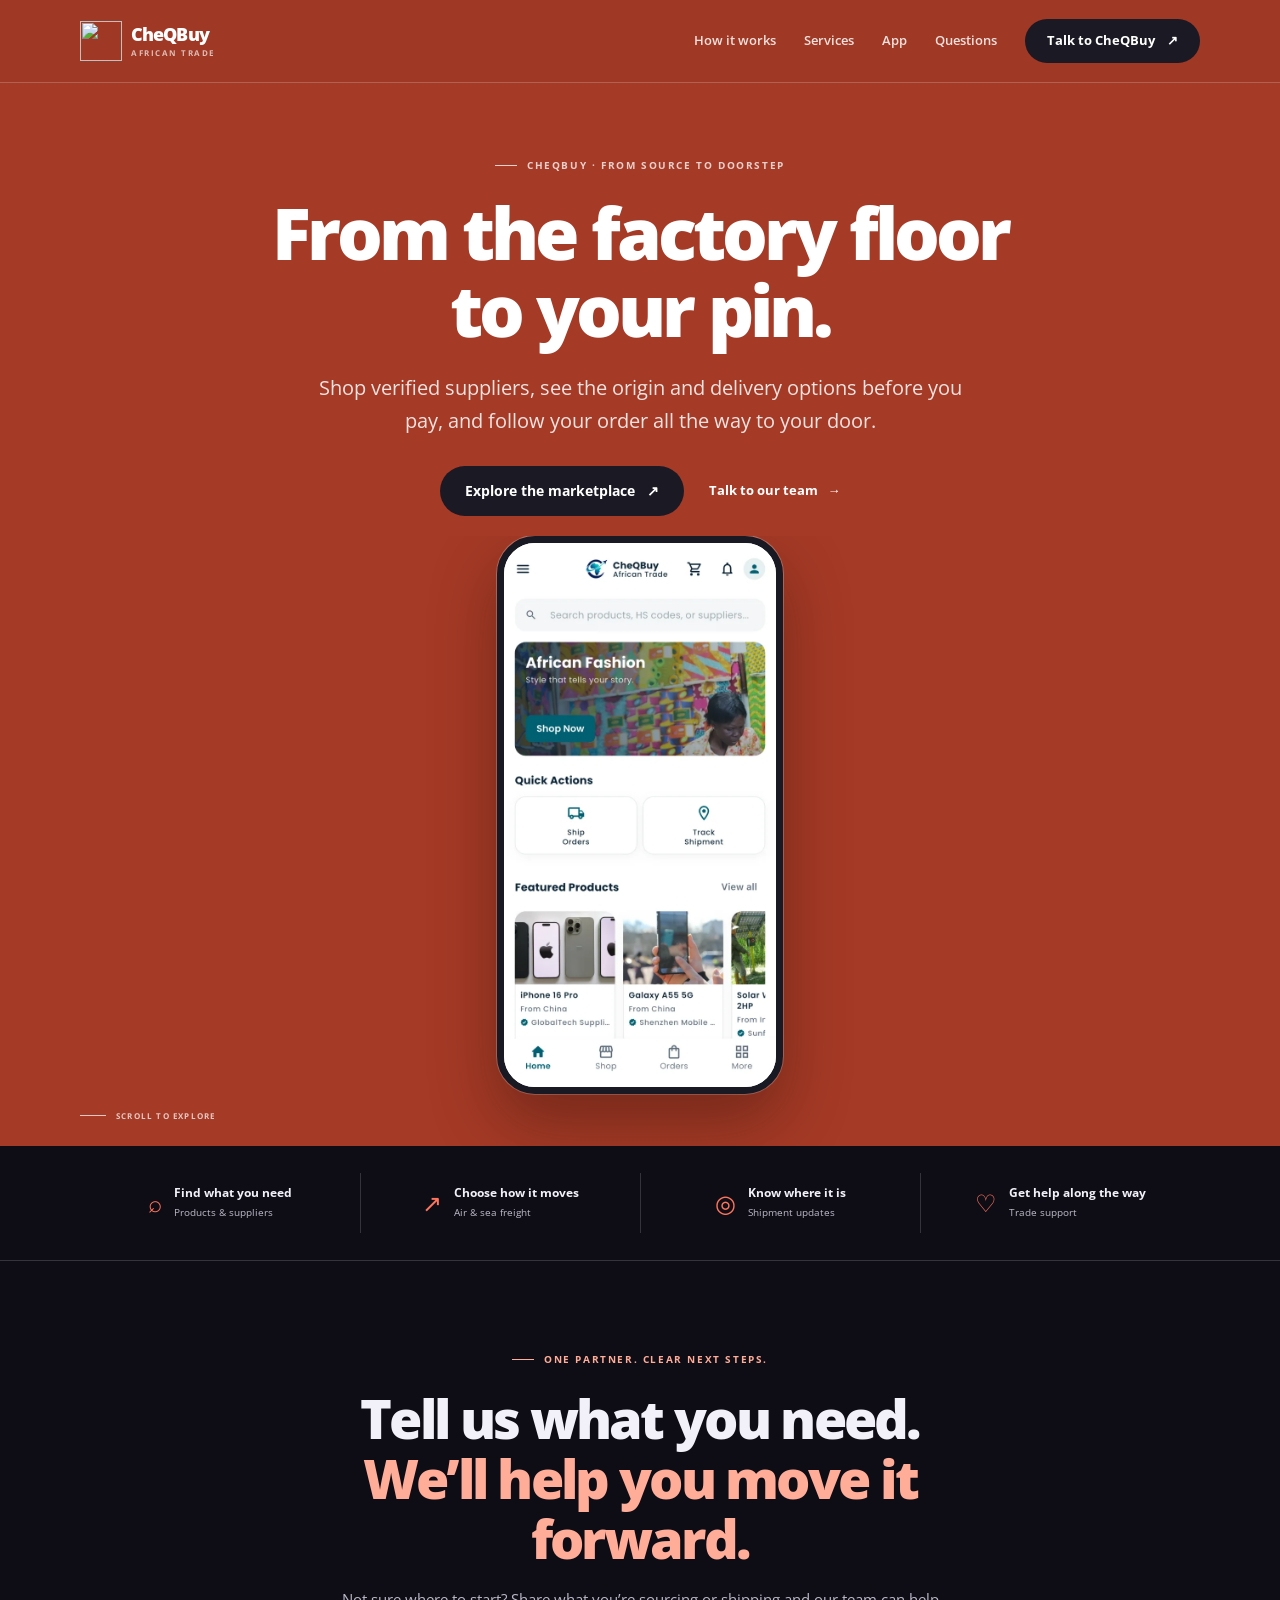
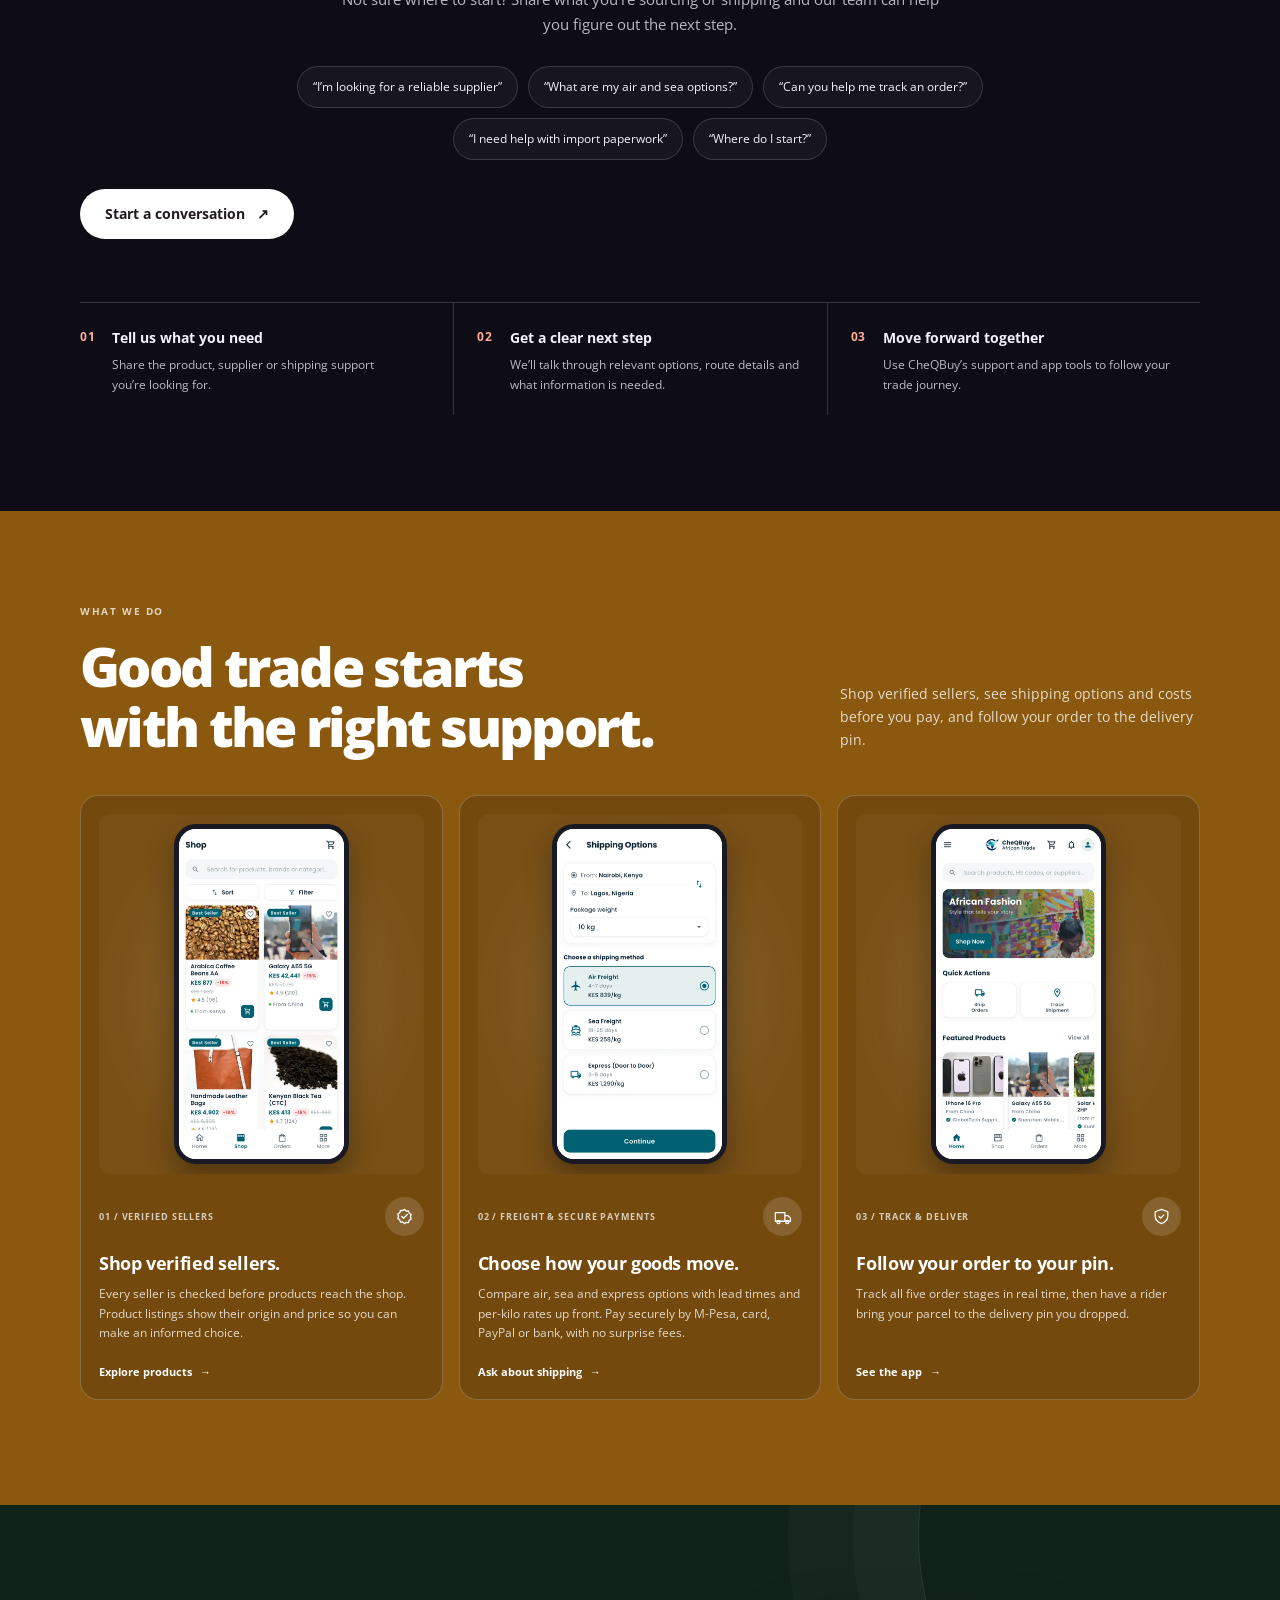
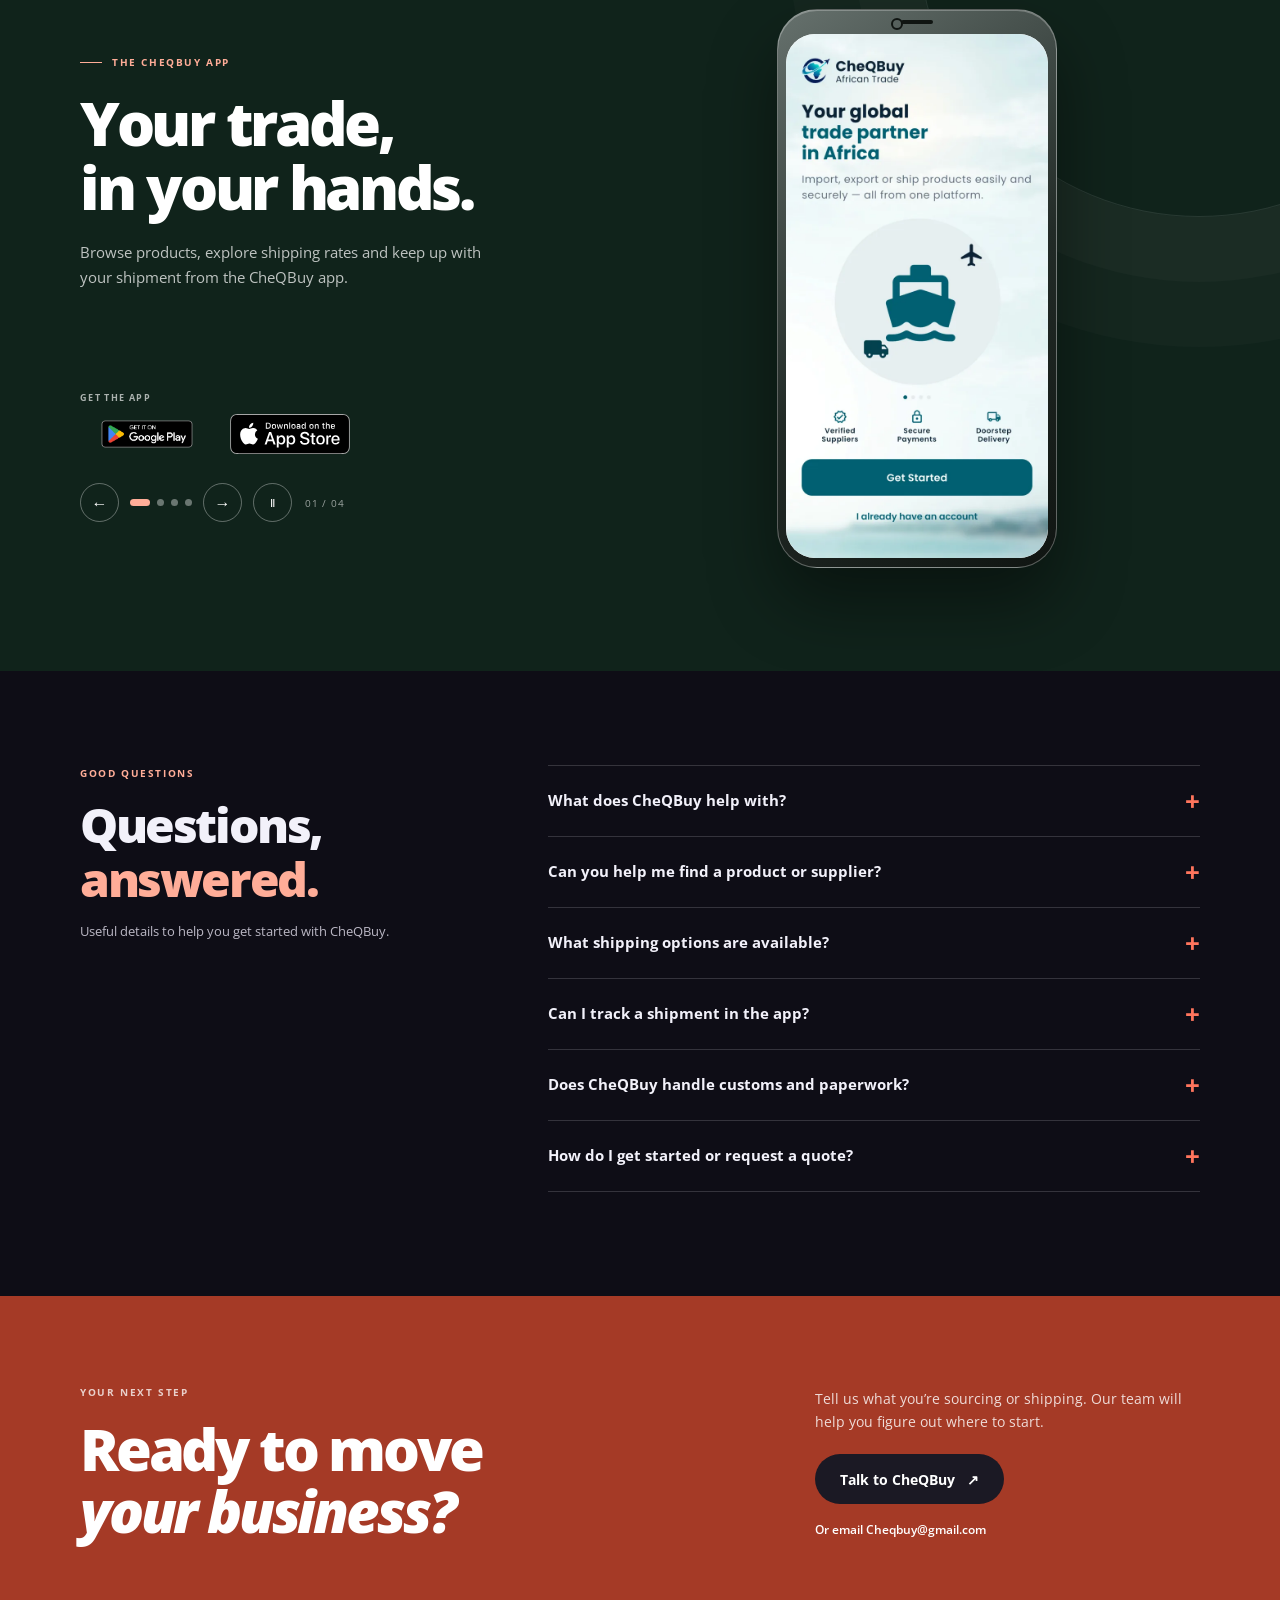
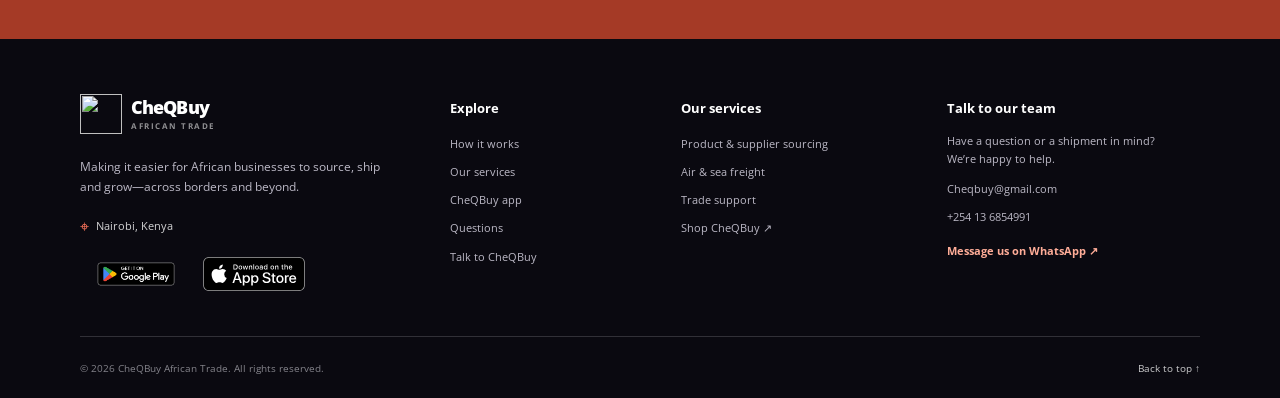
==== index.html @ 72e6ee93 "Restyle CheQBuy marketing site Co-authored-by: Copilot <223556219+Copilot@users.noreply.github.com>" ====
<!doctype html>
<html lang="en">
<head>
  <meta charset="utf-8">
  <meta name="viewport" content="width=device-width, initial-scale=1">
  <title>CheQBuy African Trade | Trade made simpler</title>
  <meta name="description" content="CheQBuy helps businesses discover products and suppliers, arrange air or sea freight, and navigate trade support across borders.">
  <meta name="theme-color" content="#a53a26">
  <meta property="og:title" content="CheQBuy African Trade | Trade made simpler">
  <meta property="og:description" content="Discover products and suppliers, arrange air or sea freight, and navigate trade support with CheQBuy.">
  <meta property="og:type" content="website">
  <link rel="icon" type="image/png" href="img/logo.png">
  <link rel="preconnect" href="https://fonts.googleapis.com">
  <link rel="preconnect" href="https://fonts.gstatic.com" crossorigin>
  <link href="https://fonts.googleapis.com/css2?family=Open+Sans:wght@400;500;600;700;800&display=swap" rel="stylesheet">
  <link rel="stylesheet" href="styles.css?v=8">
</head>
<body>
  <header class="site-header">
    <div class="wrap header-inner">
      <a class="brand" href="#home" aria-label="CheQBuy African Trade home">
        <img src="img/logo.png" alt="" width="44" height="40">
        <span>CheQBuy<small>AFRICAN TRADE</small></span>
      </a>
      <button class="menu-toggle" id="menuToggle" aria-label="Open navigation" aria-expanded="false" aria-controls="siteNav">
        <span></span><span></span>
      </button>
      <nav class="site-nav" id="siteNav" aria-label="Main navigation">
        <a href="#how-it-works">How it works</a>
        <a href="#what-we-do">Services</a>
        <a href="#cheqbuy-app">App</a>
        <a href="#questions">Questions</a>
        <a class="button button-small button-solid nav-cta" href="https://wa.me/254136854991" target="_blank" rel="noopener noreferrer">Talk to CheQBuy <span aria-hidden="true">↗</span></a>
      </nav>
    </div>
  </header>

  <main>
    <section class="hero" id="home">
      <div class="wrap hero-grid">
        <div class="hero-copy">
          <p class="eyebrow"><span></span> CHEQBUY · FROM SOURCE TO DOORSTEP</p>
          <h1>From the factory floor<br>to your pin.</h1>
          <p class="hero-intro">Shop verified suppliers, see the origin and delivery options before you pay, and follow your order all the way to your door.</p>
          <div class="hero-actions">
            <a class="button button-solid" href="webapp.html">Explore the marketplace <span aria-hidden="true">↗</span></a>
            <a class="text-link" href="https://wa.me/254136854991" target="_blank" rel="noopener noreferrer">Talk to our team <span aria-hidden="true">→</span></a>
          </div>
        </div>
        <div class="hero-visual" role="img" aria-label="CheQBuy mobile app home screen showing products, shopping and shipment tracking">
          <div class="hero-phone hero-phone-main"><img src="img/app-gallery/site-home.webp" alt=""></div>
        </div>
      </div>
      <a class="scroll-cue" href="#how-it-works" aria-label="Scroll to how CheQBuy works"><span></span>SCROLL TO EXPLORE</a>
    </section>

    <section class="intro-band" aria-label="CheQBuy services at a glance">
      <div class="wrap intro-band-inner">
        <div class="proof-item"><span class="proof-icon" aria-hidden="true">⌕</span><span><b>Find what you need</b><small>Products &amp; suppliers</small></span></div>
        <div class="proof-item"><span class="proof-icon" aria-hidden="true">↗</span><span><b>Choose how it moves</b><small>Air &amp; sea freight</small></span></div>
        <div class="proof-item"><span class="proof-icon" aria-hidden="true">◎</span><span><b>Know where it is</b><small>Shipment updates</small></span></div>
        <div class="proof-item"><span class="proof-icon" aria-hidden="true">♡</span><span><b>Get help along the way</b><small>Trade support</small></span></div>
      </div>
    </section>

    <section class="journey-section" id="how-it-works">
      <div class="wrap">
        <div class="journey-intro">
          <p class="eyebrow"><span></span> ONE PARTNER. CLEAR NEXT STEPS.</p>
          <h2>Tell us what you need.<br><em>We’ll help you move it forward.</em></h2>
          <p>Not sure where to start? Share what you’re sourcing or shipping and our team can help you figure out the next step.</p>
        </div>
        <div class="prompt-cloud" role="list" aria-label="Examples of questions you can ask our team">
          <span role="listitem">“I’m looking for a reliable supplier”</span>
          <span role="listitem">“What are my air and sea options?”</span>
          <span role="listitem">“Can you help me track an order?”</span>
          <span role="listitem">“I need help with import paperwork”</span>
          <span role="listitem">“Where do I start?”</span>
        </div>
        <a class="button button-light journey-cta" href="https://wa.me/254136854991" target="_blank" rel="noopener noreferrer">Start a conversation <span aria-hidden="true">↗</span></a>
        <div class="journey-grid">
          <article class="journey-step"><span class="journey-index">01</span><div><h3>Tell us what you need</h3><p>Share the product, supplier or shipping support you’re looking for.</p></div></article>
          <article class="journey-step"><span class="journey-index">02</span><div><h3>Get a clear next step</h3><p>We’ll talk through relevant options, route details and what information is needed.</p></div></article>
          <article class="journey-step"><span class="journey-index">03</span><div><h3>Move forward together</h3><p>Use CheQBuy’s support and app tools to follow your trade journey.</p></div></article>
        </div>
      </div>
    </section>

    <section class="section services-section" id="what-we-do">
      <div class="wrap">
        <div class="section-heading">
          <div><p class="eyebrow eyebrow-dark">WHAT WE DO</p><h2>Good trade starts<br>with the right support.</h2></div>
          <p>Shop verified sellers, see shipping options and costs before you pay, and follow your order to the delivery pin.</p>
        </div>
        <div class="service-grid">
          <article class="service-card">
            <div class="service-image"><img src="img/app-gallery/site-shop.webp" alt="CheQBuy app shop screen with verified sellers, product origins and prices"></div>
            <div class="service-card-heading"><span class="service-number">01 / VERIFIED SELLERS</span><span class="service-icon" aria-hidden="true"><svg viewBox="0 0 24 24"><path d="m12 3 2.1 2.1 3-.1.9 2.8 2.5 1.7-1 2.8 1 2.8-2.5 1.7-.9 2.8-3-.1L12 21l-2.1-2.1-3 .1-.9-2.8-2.5-1.7 1-2.8-1-2.8 2.5-1.7.9-2.8 3 .1L12 3Z"/><path d="m8.5 12 2.3 2.3 4.8-4.8"/></svg></span></div>
            <h3>Shop verified sellers.</h3>
            <p>Every seller is checked before products reach the shop. Product listings show their origin and price so you can make an informed choice.</p>
            <a class="service-link" href="webapp.html">Explore products <span aria-hidden="true">→</span></a>
          </article>
          <article class="service-card">
            <div class="service-image"><img src="img/app-gallery/site-shipping.webp" alt="CheQBuy app shipping options with air, sea and express delivery rates"></div>
            <div class="service-card-heading"><span class="service-number">02 / FREIGHT &amp; SECURE PAYMENTS</span><span class="service-icon" aria-hidden="true"><svg viewBox="0 0 24 24"><path d="M3 7h12v11H3zM15 11h4l3 3v4h-7"/><circle cx="7" cy="19" r="2"/><circle cx="18" cy="19" r="2"/></svg></span></div>
            <h3>Choose how your goods move.</h3>
            <p>Compare air, sea and express options with lead times and per-kilo rates up front. Pay securely by M-Pesa, card, PayPal or bank, with no surprise fees.</p>
            <a class="service-link" href="#contact">Ask about shipping <span aria-hidden="true">→</span></a>
          </article>
          <article class="service-card">
            <div class="service-image"><img src="img/app-gallery/site-home.webp" alt="CheQBuy app home screen with shipment tracking quick action"></div>
            <div class="service-card-heading"><span class="service-number">03 / TRACK &amp; DELIVER</span><span class="service-icon" aria-hidden="true"><svg viewBox="0 0 24 24"><path d="M12 3 4 6v5c0 5 3.4 8.3 8 10 4.6-1.7 8-5 8-10V6l-8-3Z"/><path d="m9 12 2 2 4-4"/></svg></span></div>
            <h3>Follow your order to your pin.</h3>
            <p>Track all five order stages in real time, then have a rider bring your parcel to the delivery pin you dropped.</p>
            <a class="service-link" href="#cheqbuy-app">See the app <span aria-hidden="true">→</span></a>
          </article>
        </div>
      </div>
    </section>

    <section class="app-section" id="cheqbuy-app">
      <div class="wrap app-grid">
        <div class="app-copy">
          <p class="eyebrow"><span></span> THE CHEQBUY APP</p>
          <h2>Your trade,<br>in your hands.</h2>
          <p>Browse products, explore shipping rates and keep up with your shipment from the CheQBuy app.</p>
          <a class="button button-light" href="webapp.html">Shop on the web <span aria-hidden="true">↗</span></a>
          <div class="download-block app-download">
            <span class="download-label">GET THE APP</span>
            <div class="store-badges">
              <a class="store-badge" href="https://play.google.com/store/search?q=CheQBuy%20African%20Trade&amp;c=apps" target="_blank" rel="noopener noreferrer" aria-label="Find CheQBuy on Google Play">
                <img src="img/store-badges/google-play-badge.png" alt="Get it on Google Play">
              </a>
              <a class="store-badge" href="https://apps.apple.com/us/search?term=CheQBuy%20African%20Trade" target="_blank" rel="noopener noreferrer" aria-label="Find CheQBuy on the App Store">
                <img src="img/store-badges/app-store-badge.svg" alt="Download on the App Store">
              </a>
            </div>
          </div>
          <div class="carousel-controls" id="appCarouselControls">
            <button type="button" class="carousel-arrow" id="appPrev" aria-label="Previous app screen">←</button>
            <div class="carousel-dots" id="appDots" role="group" aria-label="Choose an app screen"></div>
            <button type="button" class="carousel-arrow" id="appNext" aria-label="Next app screen">→</button>
            <button type="button" class="carousel-arrow carousel-toggle" id="appTogglePlay" aria-label="Pause automatic screen changes" aria-pressed="false">Ⅱ</button>
            <span class="carousel-count" id="appCount" aria-live="off"></span>
          </div>
          <span class="visually-hidden" id="appScreenAnnouncement" aria-live="polite" aria-atomic="true"></span>
        </div>
        <div class="app-carousel" id="appCarousel" role="region" tabindex="0" aria-roledescription="carousel" aria-label="CheQBuy app screens">
          <div class="carousel-stage">
            <div class="phone-frame">
              <span class="phone-speaker" aria-hidden="true"></span>
              <div class="phone-screen">
                <img id="appScreenImage" src="img/app-gallery/site-welcome.webp" alt="CheQBuy app welcome screen with supplier, payment and delivery features" width="640" height="1280" fetchpriority="high">
              </div>
            </div>
          </div>
        </div>
      </div>
    </section>

    <section class="questions-section" id="questions">
      <div class="wrap questions-grid">
        <div class="questions-heading">
          <p class="eyebrow eyebrow-dark">GOOD QUESTIONS</p>
          <h2>Questions,<br><em>answered.</em></h2>
          <p>Useful details to help you get started with CheQBuy.</p>
        </div>
        <div class="faq-list">
          <details class="faq-item">
            <summary>What does CheQBuy help with?<span aria-hidden="true"></span></summary>
            <p>We bring product and supplier discovery, air and sea shipping options, shipment updates, and practical trade support together. Tell us what you’re trying to do and we’ll help identify the next step.</p>
          </details>
          <details class="faq-item">
            <summary>Can you help me find a product or supplier?<span aria-hidden="true"></span></summary>
            <p>Yes. Start with the product you need and any details you already have. CheQBuy can help you explore product and supplier options through our platform and team.</p>
          </details>
          <details class="faq-item">
            <summary>What shipping options are available?<span aria-hidden="true"></span></summary>
            <p>CheQBuy supports air and sea freight options. Available routes, rates and delivery arrangements depend on your goods and destination, so contact us for details on your shipment.</p>
          </details>
          <details class="faq-item">
            <summary>Can I track a shipment in the app?<span aria-hidden="true"></span></summary>
            <p>The CheQBuy app includes shipment-tracking tools and shipping-rate information. Sign in or contact the team if you need help with a particular order.</p>
          </details>
          <details class="faq-item">
            <summary>Does CheQBuy handle customs and paperwork?<span aria-hidden="true"></span></summary>
            <p>Our team can provide guidance with customs and trade paperwork as part of your shipment support. Requirements vary by goods and destination, so we’ll help clarify what applies to your case.</p>
          </details>
          <details class="faq-item">
            <summary>How do I get started or request a quote?<span aria-hidden="true"></span></summary>
            <p>Message our team with what you need, where it’s going, and any product or shipment details you have. We’ll follow up to understand your request and discuss the available options.</p>
          </details>
        </div>
      </div>
    </section>

    <section class="contact-section" id="contact">
      <div class="wrap contact-inner">
        <div><p class="eyebrow eyebrow-dark">YOUR NEXT STEP</p><h2>Ready to move<br><em>your business?</em></h2></div>
        <div class="contact-actions">
          <p>Tell us what you’re sourcing or shipping. Our team will help you figure out where to start.</p>
          <a class="button button-solid" href="https://wa.me/254136854991" target="_blank" rel="noopener noreferrer">Talk to CheQBuy <span aria-hidden="true">↗</span></a>
          <a class="contact-email" href="mailto:Cheqbuy@gmail.com">Or email Cheqbuy@gmail.com</a>
        </div>
      </div>
    </section>
  </main>

  <footer class="site-footer">
    <div class="wrap footer-main">
      <div class="footer-about">
        <a class="brand footer-brand" href="#home" aria-label="CheQBuy African Trade home">
          <img src="img/logo.png" alt="" width="44" height="40">
          <span>CheQBuy<small>AFRICAN TRADE</small></span>
        </a>
        <p>Making it easier for African businesses to source, ship and grow—across borders and beyond.</p>
        <span class="footer-location"><span aria-hidden="true">⌖</span> Nairobi, Kenya</span>
        <div class="store-badges footer-store-badges">
          <a class="store-badge" href="https://play.google.com/store/search?q=CheQBuy%20African%20Trade&amp;c=apps" target="_blank" rel="noopener noreferrer" aria-label="Find CheQBuy on Google Play">
            <img src="img/store-badges/google-play-badge.png" alt="Get it on Google Play">
          </a>
          <a class="store-badge" href="https://apps.apple.com/us/search?term=CheQBuy%20African%20Trade" target="_blank" rel="noopener noreferrer" aria-label="Find CheQBuy on the App Store">
            <img src="img/store-badges/app-store-badge.svg" alt="Download on the App Store">
          </a>
        </div>
      </div>
      <div class="footer-column">
        <h2>Explore</h2>
        <a href="#how-it-works">How it works</a>
        <a href="#what-we-do">Our services</a>
        <a href="#cheqbuy-app">CheQBuy app</a>
        <a href="#questions">Questions</a>
        <a href="#contact">Talk to CheQBuy</a>
      </div>
      <div class="footer-column">
        <h2>Our services</h2>
        <a href="#what-we-do">Product & supplier sourcing</a>
        <a href="#what-we-do">Air & sea freight</a>
        <a href="#what-we-do">Trade support</a>
        <a href="webapp.html">Shop CheQBuy <span aria-hidden="true">↗</span></a>
      </div>
      <div class="footer-column footer-contact">
        <h2>Talk to our team</h2>
        <p>Have a question or a shipment in mind? We’re happy to help.</p>
        <a href="mailto:Cheqbuy@gmail.com">Cheqbuy@gmail.com</a>
        <a href="tel:+254136854991">+254 13 6854991</a>
        <a class="footer-whatsapp" href="https://wa.me/254136854991" target="_blank" rel="noopener noreferrer">Message us on WhatsApp <span aria-hidden="true">↗</span></a>
      </div>
    </div>
    <div class="wrap footer-bottom">
      <span>© 2026 CheQBuy African Trade. All rights reserved.</span>
      <a href="#home">Back to top ↑</a>
    </div>
  </footer>
  <script src="app.js?v=5"></script>
</body>
</html>
---- styles.css ----
:root {
  color-scheme: dark;
  --teal: #ff755d;
  --teal-dark: #a53a26;
  --teal-light: #ffad98;
  --ink: #f2f1fa;
  --muted: #bbb8c5;
  --paper: #0e0d16;
  --soft: #17151e;
  --line: rgba(242, 241, 250, .17);
  --orange: #e85a41;
  --sans: "Open Sans", Arial, sans-serif;
  --display: "Open Sans", Arial, sans-serif;
}

* { box-sizing: border-box; }
html { scroll-behavior: smooth; scroll-padding-top: 85px; }
body { margin: 0; color: var(--ink); background: var(--paper); font: 400 16px/1.65 var(--sans); -webkit-font-smoothing: antialiased; }
img { display: block; max-width: 100%; }
a { color: inherit; text-decoration: none; }
button { font: inherit; }
button:focus-visible, a:focus-visible { outline: 3px solid var(--teal-light); outline-offset: 4px; }
::selection { color: #fff; background: var(--orange); }
.wrap { width: min(1120px, calc(100% - 48px)); margin-inline: auto; }

.site-header { position: sticky; top: 0; z-index: 20; color: #fff; background: rgba(165, 58, 38, .97); border-bottom: 1px solid rgba(255,255,255,.2); }
.header-inner { min-height: 82px; display: flex; align-items: center; justify-content: space-between; gap: 30px; }
.brand { display: inline-flex; align-items: center; gap: 9px; flex: none; color: #fff; font: 800 18px/1 var(--display); letter-spacing: -.05em; }
.brand img { width: 42px; height: 40px; object-fit: contain; }
.brand small { display: block; margin-top: 6px; color: rgba(255,255,255,.67); font: 700 8px/1 var(--sans); letter-spacing: .19em; }
.site-nav { display: flex; align-items: center; gap: clamp(14px, 2.2vw, 28px); }
.site-nav > a:not(.button) { color: rgba(255,255,255,.85); font-size: 13px; font-weight: 600; transition: color .2s ease; }
.site-nav > a:not(.button):hover { color: #fff; }
.button { min-height: 50px; display: inline-flex; justify-content: center; align-items: center; gap: 12px; padding: 0 24px; border: 1px solid transparent; border-radius: 999px; font-size: 14px; font-weight: 700; transition: background .2s ease, transform .2s ease, color .2s ease; }
.button:hover { transform: translateY(-2px); }
.button-solid { color: #fff; background: #1b1924; }
.button-solid:hover { color: #fff; background: #2b2737; }
.button-small { min-height: 44px; padding-inline: 21px; font-size: 13px; }
.button-light { color: #211a20; background: #fff; }
.button-light:hover { color: #211a20; background: #f1eee9; }
.menu-toggle { display: none; }

.hero { position: relative; overflow: hidden; color: #fff; background: #a53a26; }
.hero-grid { position: relative; z-index: 1; display: flex; flex-direction: column; align-items: center; gap: 20px; padding-block: 74px 0; }
.hero-copy { width: min(100%, 850px); text-align: center; }
.eyebrow { display: flex; justify-content: center; align-items: center; gap: 10px; margin: 0 0 20px; color: var(--teal-light); font-size: 10px; font-weight: 700; letter-spacing: .16em; }
.eyebrow > span { width: 22px; height: 1px; background: currentColor; }
.eyebrow-dark { color: var(--teal); }
.hero .eyebrow { color: rgba(255,255,255,.76); }
.hero h1, .about-copy h2, .app-copy h2, .contact-inner h2 { margin: 0; font: 800 clamp(44px, 6vw, 72px)/1.08 var(--display); letter-spacing: -.055em; }
.hero-intro { max-width: 680px; margin: 22px auto 0; color: rgba(255,255,255,.86); font-size: clamp(16px, 2vw, 20px); }
.hero-actions { display: flex; justify-content: center; flex-wrap: wrap; align-items: center; gap: 15px 25px; margin-top: 29px; }
.hero .text-link { color: #fff; }
.text-link { display: inline-flex; align-items: center; gap: 10px; color: var(--teal); font-size: 13px; font-weight: 700; }
.text-link span, .service-link span { transition: transform .2s ease; }
.text-link:hover span, .service-link:hover span { transform: translateX(4px); }
.hero-visual { position: relative; width: min(100%, 680px); min-height: 610px; display: flex; justify-content: center; align-items: flex-start; overflow: hidden; }
.hero-phone { overflow: hidden; border: 7px solid #191923; border-radius: 38px; background: #fff; box-shadow: 0 28px 65px rgba(30,8,7,.35), 0 0 0 1px rgba(255,255,255,.28); }
.hero-phone-main { width: min(72%, 286px); animation: phone-float 7s ease-in-out 1s infinite; }
.hero-phone img { width: 100%; aspect-ratio: 1 / 2; object-fit: cover; }
.hero-phone-side, .hero-prompt, .hero-visual-glow, .hero-visual-label { display: none; }
.scroll-cue { position: absolute; z-index: 2; left: max(24px, calc((100% - 1120px)/2)); bottom: 24px; display: flex; align-items: center; gap: 10px; color: rgba(255,255,255,.72); font-size: 8px; font-weight: 700; letter-spacing: .15em; }
.scroll-cue span { width: 26px; height: 1px; background: currentColor; }

.intro-band { color: var(--ink); background: var(--paper); border-bottom: 1px solid var(--line); }
.intro-band-inner { min-height: 114px; display: grid; grid-template-columns: repeat(4, 1fr); align-items: center; }
.proof-item { min-height: 53px; display: flex; align-items: center; justify-content: center; gap: 12px; padding: 12px 17px; }
.proof-item + .proof-item { border-left: 1px solid var(--line); }
.proof-icon { color: var(--teal); font-size: 24px; line-height: 1; }
.proof-item > span:last-child { display: grid; gap: 2px; }
.proof-item b { font: 700 12px/1.4 var(--display); }
.proof-item small { color: var(--muted); font-size: 10px; }

.journey-section { padding: 90px 0 96px; color: var(--ink); background: var(--paper); }
.journey-intro { max-width: 760px; margin: 0 auto; text-align: center; }
.journey-intro .eyebrow { color: var(--teal-light); }
.journey-intro h2, .section-heading h2, .questions-heading h2 { margin: 0; font: 800 clamp(36px, 5vw, 54px)/1.12 var(--display); letter-spacing: -.05em; }
.journey-intro h2 em { color: var(--teal-light); font-style: normal; }
.journey-intro > p:last-child { max-width: 620px; margin: 18px auto 0; color: var(--muted); font-size: 15px; }
.prompt-cloud { display: flex; flex-wrap: wrap; justify-content: center; gap: 10px; max-width: 860px; margin: 30px auto 0; }
.prompt-cloud span { padding: 10px 15px; border: 1px solid var(--line); border-radius: 999px; color: var(--ink); background: var(--soft); font-size: 12px; animation: chip-drift 6s ease-in-out infinite; }
.prompt-cloud span:nth-child(3n + 2) { animation-duration: 7.5s; animation-delay: -2s; }
.prompt-cloud span:nth-child(3n) { animation-duration: 6.8s; animation-delay: -4s; }
.journey-cta { margin: 29px auto 0; }
.journey-grid { display: grid; grid-template-columns: repeat(3, 1fr); gap: 0; margin-top: 63px; border-top: 1px solid var(--line); }
.journey-step { min-height: 112px; display: flex; gap: 17px; padding: 25px 22px 10px 0; border: 0; background: transparent; }
.journey-step + .journey-step { padding-left: 23px; border-left: 1px solid var(--line); }
.journey-index { color: var(--teal-light); font: 700 12px var(--display); letter-spacing: .05em; }
.journey-step h3 { margin: 0 0 8px; color: var(--ink); font: 700 14px var(--display); }
.journey-step p { max-width: 295px; margin: 0; color: var(--muted); font-size: 12px; }

.services-section { padding: 92px 0 105px; color: #fff; background: #8a580e; }
.section-heading { display: flex; justify-content: space-between; align-items: end; gap: 36px; margin-bottom: 39px; }
.section-heading .eyebrow { justify-content: flex-start; margin-bottom: 16px; color: rgba(255,255,255,.75); }
.section-heading h2 { max-width: 650px; }
.section-heading > p { max-width: 360px; margin: 0 0 5px; color: rgba(255,255,255,.79); font-size: 14px; }
.service-grid { display: grid; grid-template-columns: repeat(3, minmax(0,1fr)); gap: 16px; }
.service-card { min-width: 0; display: flex; flex-direction: column; padding: 18px; border: 1px solid rgba(255,255,255,.2); border-radius: 18px; background: rgba(35,21,10,.21); transition: transform .25s ease, background .25s ease; }
.service-card:hover { background: rgba(35,21,10,.32); transform: translateY(-4px); }
.service-image { height: 360px; display: grid; place-items: center; overflow: hidden; margin-bottom: 23px; border-radius: 11px; background: radial-gradient(ellipse at center, rgba(255,255,255,.15), rgba(255,255,255,.04) 72%); }
.service-image img { width: auto; height: calc(100% - 20px); max-width: calc(100% - 30px); max-height: 340px; border: 5px solid #191923; border-radius: 22px; background: #fff; box-shadow: 0 14px 28px rgba(0,0,0,.32); object-fit: contain; }
.service-card-heading { display: flex; justify-content: space-between; align-items: center; gap: 8px; }
.service-number { color: rgba(255,255,255,.73); font: 700 9px var(--display); letter-spacing: .1em; }
.service-icon { width: 39px; height: 39px; display: grid; flex: none; place-items: center; border-radius: 50%; color: #fff; background: rgba(255,255,255,.14); }
.service-icon svg { width: 19px; height: 19px; fill: none; stroke: currentColor; stroke-width: 1.6; stroke-linecap: round; stroke-linejoin: round; }
.service-card h3 { margin: 15px 0 8px; font: 700 18px/1.35 var(--display); letter-spacing: -.02em; }
.service-card p { flex: 1; margin: 0; color: rgba(255,255,255,.78); font-size: 12px; }
.service-link { display: inline-flex; align-items: center; gap: 8px; width: fit-content; margin-top: 20px; color: #fff; font-size: 11px; font-weight: 700; }
.service-rule { display: none; }

.app-section { position: relative; overflow: hidden; color: #fff; background: #10231b; }
.app-section::before { position: absolute; top: -250px; right: -200px; width: 560px; height: 560px; border: 1px solid rgba(255,255,255,.1); border-radius: 50%; box-shadow: 0 0 0 65px rgba(255,255,255,.025), 0 0 0 130px rgba(255,255,255,.02); content: ""; }
.app-grid { position: relative; display: grid; grid-template-columns: .9fr 1.1fr; align-items: center; gap: 8%; min-height: 680px; padding-block: 78px; }
.app-copy { max-width: 450px; }
.app-copy .eyebrow { justify-content: flex-start; color: var(--teal-light); }
.app-copy h2 { font-size: clamp(42px, 5vw, 60px); }
.app-copy > p:not(.eyebrow) { max-width: 410px; margin: 20px 0 27px; color: rgba(255,255,255,.73); font-size: 15px; }
.app-download { margin-top: 24px; }
.app-download .download-label { color: rgba(255,255,255,.65); }
.download-block { display: grid; gap: 9px; }
.download-label { color: var(--muted); font-size: 9px; font-weight: 700; letter-spacing: .15em; }
.store-badges { display: flex; flex-wrap: wrap; align-items: center; gap: 9px; }
.store-badge { display: inline-flex; align-items: center; border-radius: 6px; transition: transform .18s ease, opacity .18s ease; }
.store-badge:hover { transform: translateY(-2px); opacity: .88; }
.store-badge img { width: 134px; height: 40px; object-fit: contain; }
.app-carousel { min-width: 0; outline: none; }
.app-carousel:focus-visible { outline: 2px solid var(--teal-light); outline-offset: 8px; }
.carousel-stage { min-height: 610px; display: grid; place-items: center; }
.phone-frame { position: relative; width: min(100%, 280px); padding: 24px 8px 9px; border: 1px solid rgba(255,255,255,.3); border-radius: 40px; background: linear-gradient(145deg, #66716d, #222b27 55%, #101512); box-shadow: 0 34px 68px rgba(0,0,0,.42), inset 0 1px 0 rgba(255,255,255,.25); }
.phone-speaker { position: absolute; top: 10px; left: 50%; width: 32px; height: 4px; border-radius: 5px; background: #101512; transform: translateX(-50%); }
.phone-frame::before { position: absolute; top: 8px; left: calc(50% - 26px); width: 8px; height: 8px; border: 2px solid #101512; border-radius: 50%; content: ""; }
.phone-screen { position: relative; overflow: hidden; width: 100%; aspect-ratio: 1 / 2; border-radius: 29px; background: #fff; }
.phone-screen img { position: absolute; inset: 0; width: 100%; height: 100%; border-radius: inherit; object-fit: cover; opacity: 1; transition: opacity .32s ease, transform .32s ease; }
.phone-screen img.is-changing { opacity: 0; transform: scale(.99); }
.carousel-controls { display: flex; align-items: center; gap: 11px; margin-top: 29px; }
.carousel-arrow { width: 39px; height: 39px; display: grid; place-items: center; border: 1px solid rgba(255,255,255,.34); border-radius: 50%; color: #fff; background: transparent; cursor: pointer; transition: background .2s ease, border-color .2s ease; }
.carousel-arrow:hover { border-color: var(--teal-light); background: rgba(255,255,255,.1); }
.carousel-dots { display: flex; align-items: center; gap: 7px; }
.carousel-dot { width: 7px; height: 7px; padding: 0; border: 0; border-radius: 10px; background: rgba(255,255,255,.38); cursor: pointer; transition: width .2s ease, background .2s ease; }
.carousel-dot.active { width: 20px; background: var(--teal-light); }
.carousel-count { margin-left: 2px; color: rgba(255,255,255,.58); font-size: 10px; letter-spacing: .08em; }
.carousel-toggle { font-size: 11px; }
.carousel-toggle:disabled { cursor: not-allowed; opacity: .45; }
.visually-hidden { position: absolute; width: 1px; height: 1px; padding: 0; margin: -1px; overflow: hidden; clip: rect(0,0,0,0); white-space: nowrap; clip-path: inset(50%); border: 0; }

.questions-section { padding: 94px 0 104px; background: var(--paper); }
.questions-grid { display: grid; grid-template-columns: .72fr 1.28fr; align-items: start; gap: 9%; }
.questions-heading { position: sticky; top: 112px; }
.questions-heading .eyebrow { justify-content: flex-start; margin-bottom: 16px; color: var(--teal-light); }
.questions-heading h2 { font-size: clamp(38px, 4vw, 48px); }
.questions-heading h2 em { color: var(--teal-light); font-style: normal; }
.questions-heading > p:not(.eyebrow) { max-width: 320px; margin: 16px 0; color: var(--muted); font-size: 13px; }
.faq-list { border-top: 1px solid var(--line); }
.faq-item { border-bottom: 1px solid var(--line); }
.faq-item summary { position: relative; display: flex; justify-content: space-between; align-items: center; gap: 20px; padding: 22px 0; color: var(--ink); cursor: pointer; list-style: none; font: 700 15px/1.45 var(--display); }
.faq-item summary::-webkit-details-marker { display: none; }
.faq-item summary::after { content: "+"; color: var(--teal); font: 700 26px/1 var(--sans); transition: transform .2s ease; }
.faq-item[open] summary::after { content: "−"; transform: rotate(180deg); }
.faq-item p { max-width: 620px; margin: -3px 40px 22px 0; color: var(--muted); font-size: 13px; }

.contact-section { padding: 88px 0 96px; color: #fff; background: #a53a26; }
.contact-inner { display: flex; justify-content: space-between; align-items: center; gap: 48px; }
.contact-inner .eyebrow { justify-content: flex-start; margin-bottom: 17px; color: rgba(255,255,255,.76); }
.contact-inner h2 { max-width: 680px; font-size: clamp(40px, 5vw, 58px); }
.contact-actions { width: min(100%, 385px); }
.contact-actions p { margin: 0 0 21px; color: rgba(255,255,255,.82); font-size: 14px; }
.contact-actions .button-solid { color: #fff; background: #1b1924; }
.contact-actions .button-solid:hover { background: #2b2737; }
.contact-email { display: block; width: fit-content; margin-top: 16px; color: #fff; font-size: 12px; font-weight: 600; }

.site-footer { color: rgba(242,241,250,.76); background: #0a0910; }
.footer-main { display: grid; grid-template-columns: 1.4fr .8fr .95fr 1.1fr; gap: 48px; padding-block: 55px 45px; }
.footer-about { max-width: 300px; }
.footer-brand { color: #fff; }
.footer-brand small { color: rgba(255,255,255,.55); }
.footer-about > p { margin: 16px 0; color: var(--muted); font-size: 12px; }
.footer-location { display: inline-flex; align-items: center; gap: 7px; color: rgba(255,255,255,.82); font-size: 11px; }
.footer-location span { color: var(--teal); font-size: 16px; }
.footer-store-badges { gap: 6px; margin-top: 18px; }
.footer-store-badges .store-badge img { width: 112px; height: 34px; }
.footer-column { display: flex; flex-direction: column; align-items: flex-start; gap: 10px; }
.footer-column h2 { margin: 5px 0 8px; color: #fff; font: 700 13px var(--display); }
.footer-column > a { color: var(--muted); font-size: 11px; transition: color .2s ease; }
.footer-column > a:hover, .footer-bottom a:hover { color: var(--teal-light); }
.footer-contact p { max-width: 230px; margin: -3px 0 2px; color: var(--muted); font-size: 11px; }
.footer-contact .footer-whatsapp { margin-top: 5px; color: var(--teal-light); font-weight: 700; }
.footer-bottom { min-height: 62px; display: flex; justify-content: space-between; align-items: center; gap: 20px; border-top: 1px solid var(--line); color: rgba(242,241,250,.52); font-size: 10px; }
.footer-bottom a { color: rgba(255,255,255,.78); transition: color .2s ease; }

@keyframes phone-float {
  0%, 100% { transform: translateY(0); }
  50% { transform: translateY(-7px); }
}

@keyframes chip-drift {
  0%, 100% { translate: 0 0; }
  50% { translate: 0 -6px; }
}

.js .reveal-on-scroll {
  opacity: 0;
  translate: 0 28px;
  transition: opacity .7s ease, translate .8s cubic-bezier(.2,.7,.2,1);
  transition-delay: var(--reveal-delay, 0ms);
}
.js .reveal-on-scroll.is-visible { opacity: 1; translate: 0 0; }
.js .proof-item.is-visible .proof-icon { animation: reveal-pop .6s cubic-bezier(.3,1.6,.5,1) both; }
@keyframes reveal-pop {
  from { opacity: 0; scale: .5; }
  to { opacity: 1; scale: 1; }
}

@media (max-width: 900px) {
  .header-inner { min-height: 72px; }
  .menu-toggle { width: 42px; height: 42px; display: grid; align-content: center; justify-items: center; gap: 6px; border: 1px solid rgba(255,255,255,.35); border-radius: 50%; background: transparent; cursor: pointer; }
  .menu-toggle span { width: 17px; height: 1.5px; background: #fff; transition: transform .2s ease; }
  .menu-toggle[aria-expanded="true"] span:first-child { transform: translateY(3.75px) rotate(45deg); }
  .menu-toggle[aria-expanded="true"] span:last-child { transform: translateY(-3.75px) rotate(-45deg); }
  .site-nav { position: absolute; top: calc(100% - 1px); left: 0; right: 0; display: none; align-items: stretch; gap: 0; padding: 10px 24px 20px; border-bottom: 1px solid rgba(255,255,255,.2); background: #a53a26; }
  .site-nav.is-open { display: flex; flex-direction: column; }
  .site-nav > a:not(.button) { padding: 12px 0; }
  .site-nav .nav-cta { margin-top: 8px; }
  .section-heading { align-items: flex-start; flex-direction: column; gap: 14px; }
  .section-heading > p { max-width: 600px; }
  .service-grid { grid-template-columns: repeat(2, minmax(0,1fr)); }
  .service-card:last-child { grid-column: 1 / -1; }
  .service-card:last-child .service-image { height: 360px; }
  .app-grid { grid-template-columns: .9fr 1.1fr; gap: 5%; }
  .footer-main { grid-template-columns: 1.2fr 1fr; gap: 35px 28px; }
}

@media (max-width: 620px) {
  .wrap { width: min(100% - 36px, 470px); }
  .hero-grid { gap: 14px; padding-top: 56px; }
  .hero h1 { font-size: clamp(38px, 10vw, 54px); }
  .hero-intro { font-size: 15px; }
  .hero-visual { min-height: 550px; margin-top: 6px; }
  .hero-phone-main { width: min(76%, 260px); }
  .scroll-cue { left: 18px; bottom: 18px; }
  .intro-band-inner { grid-template-columns: repeat(2, minmax(0,1fr)); padding-block: 11px; }
  .proof-item { justify-content: flex-start; padding-inline: 10px; }
  .proof-item:nth-child(odd) { border-left: 0; }
  .proof-item:nth-child(n+3) { border-top: 1px solid var(--line); }
  .journey-section, .services-section, .questions-section { padding-block: 68px 74px; }
  .journey-intro h2, .section-heading h2 { font-size: 36px; }
  .journey-intro > p:last-child { font-size: 13px; }
  .journey-grid { grid-template-columns: 1fr; margin-top: 40px; }
  .journey-step { min-height: 0; padding: 18px 0; }
  .journey-step + .journey-step { padding-left: 0; border-left: 0; border-top: 1px solid var(--line); }
  .service-grid { grid-template-columns: 1fr; gap: 13px; }
  .service-card:last-child { grid-column: auto; }
  .service-card { padding: 14px; }
  .service-image, .service-card:last-child .service-image { height: 360px; }
  .app-grid { grid-template-columns: minmax(0,1fr); gap: 20px; padding-block: 62px 38px; }
  .app-copy { max-width: none; }
  .app-copy h2 { font-size: 44px; }
  .app-copy > p:not(.eyebrow) { font-size: 13px; }
  .app-download { margin-top: 18px; }
  .carousel-controls { margin-top: 22px; }
  .carousel-stage { min-height: 560px; }
  .phone-frame { width: min(76%, 260px); }
  .questions-grid { grid-template-columns: minmax(0,1fr); gap: 25px; }
  .questions-heading { position: static; }
  .questions-heading h2 { font-size: 39px; }
  .faq-item summary { padding: 20px 0; font-size: 14px; }
  .faq-item p { margin-right: 22px; font-size: 12px; }
  .contact-section { padding: 66px 0 72px; }
  .contact-inner { align-items: flex-start; flex-direction: column; gap: 22px; }
  .contact-inner h2 { font-size: 40px; }
  .contact-actions { width: 100%; }
  .footer-main { grid-template-columns: 1fr 1fr; gap: 30px 22px; padding-block: 42px 32px; }
  .footer-about { grid-column: 1 / -1; max-width: 360px; }
  .footer-bottom { min-height: 58px; font-size: 9px; }
}

@media (max-width: 360px) {
  .hero h1 { font-size: 36px; }
  .hero-actions .button { width: 100%; }
  .service-number { font-size: 8px; }
  .carousel-controls { gap: 8px; }
}

@media (prefers-reduced-motion: reduce) {
  *, *::before, *::after { scroll-behavior: auto !important; transition-duration: .01ms !important; animation-duration: .01ms !important; animation-iteration-count: 1 !important; }
  .js .reveal-on-scroll { opacity: 1; translate: none; transition: none; }
}
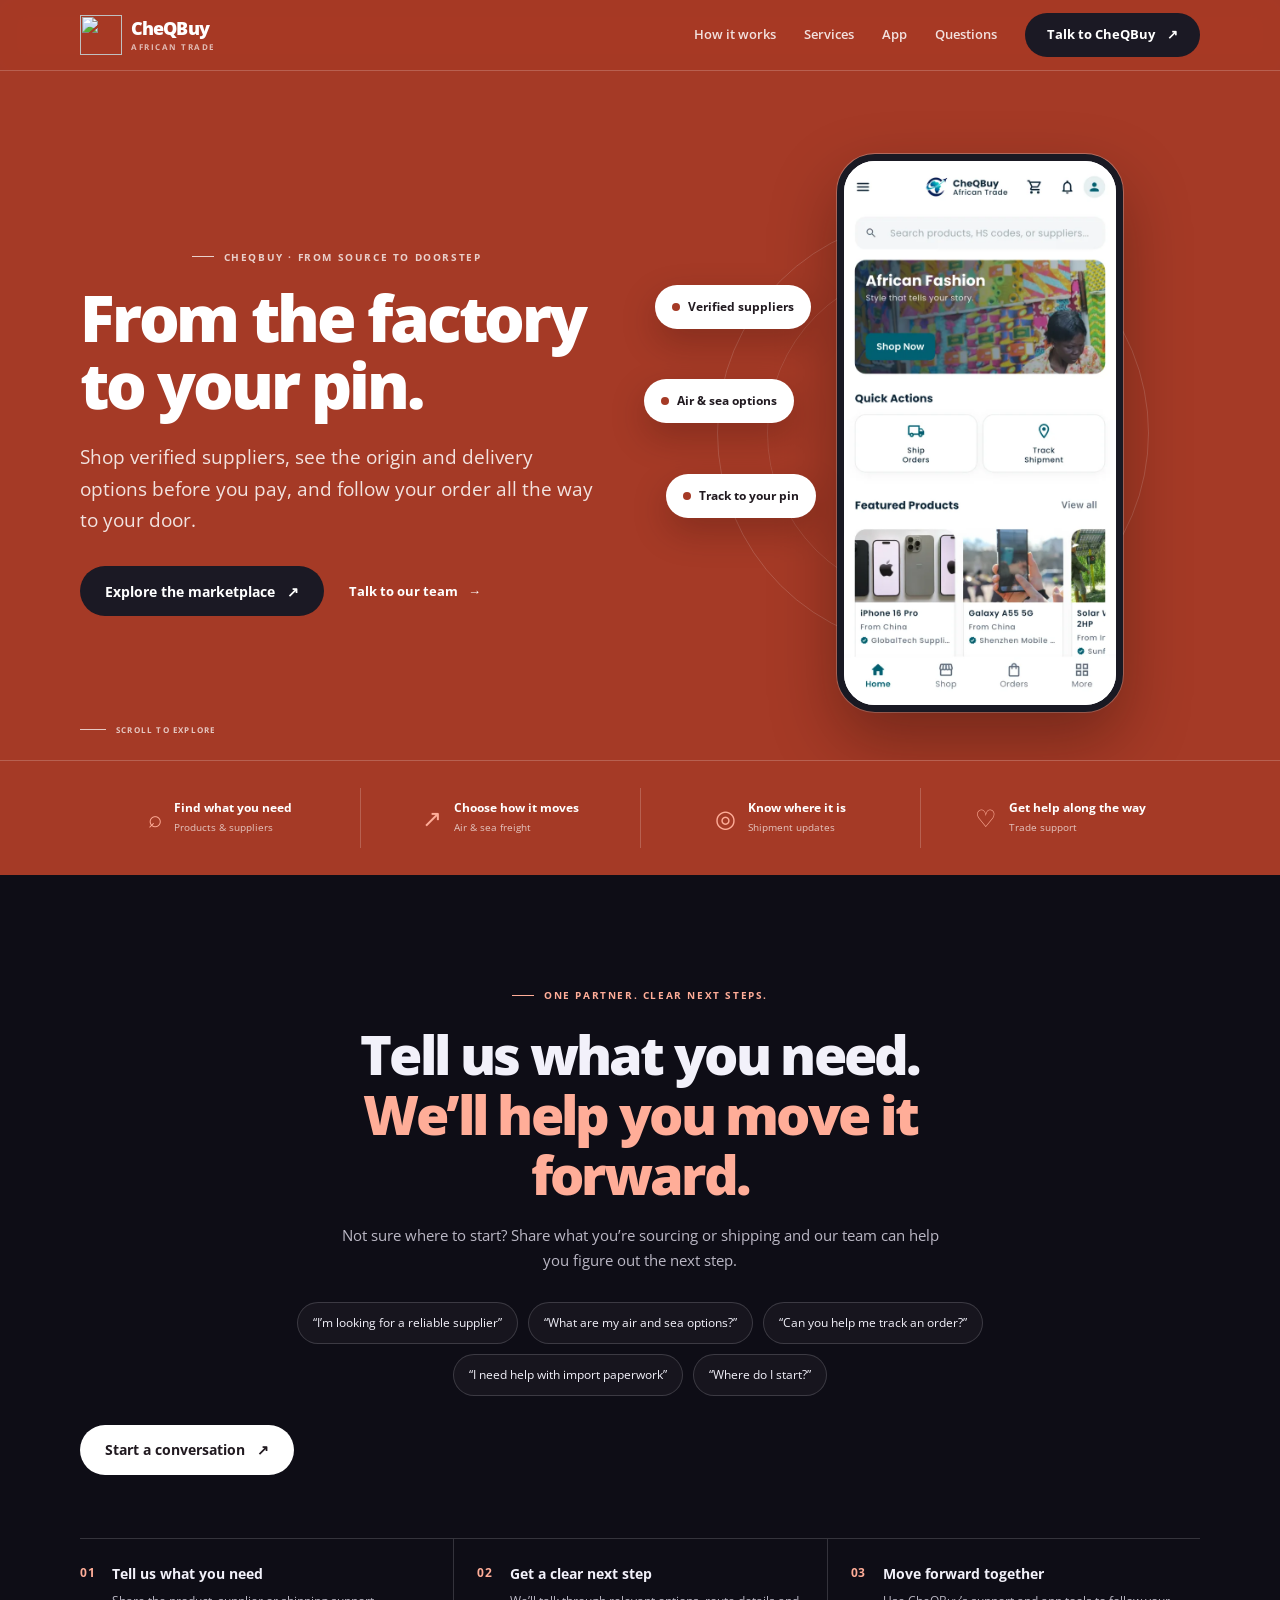
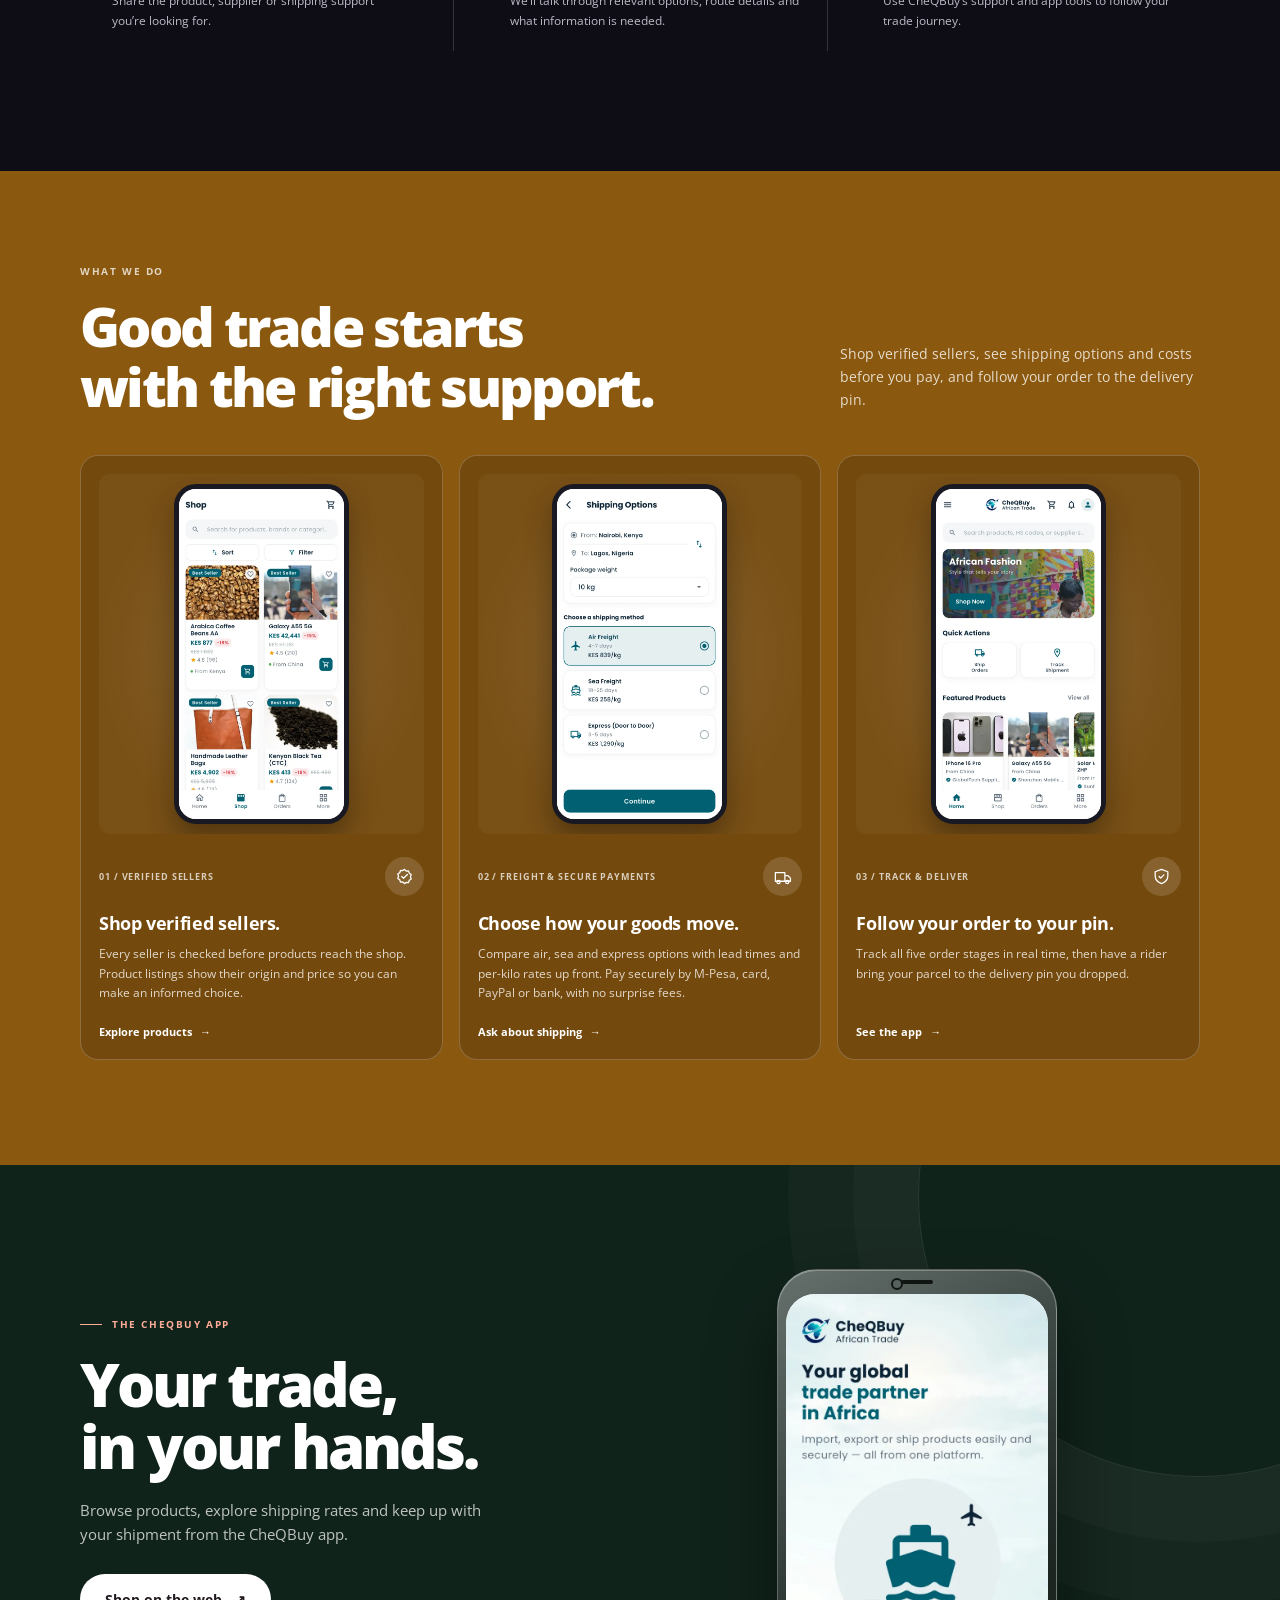
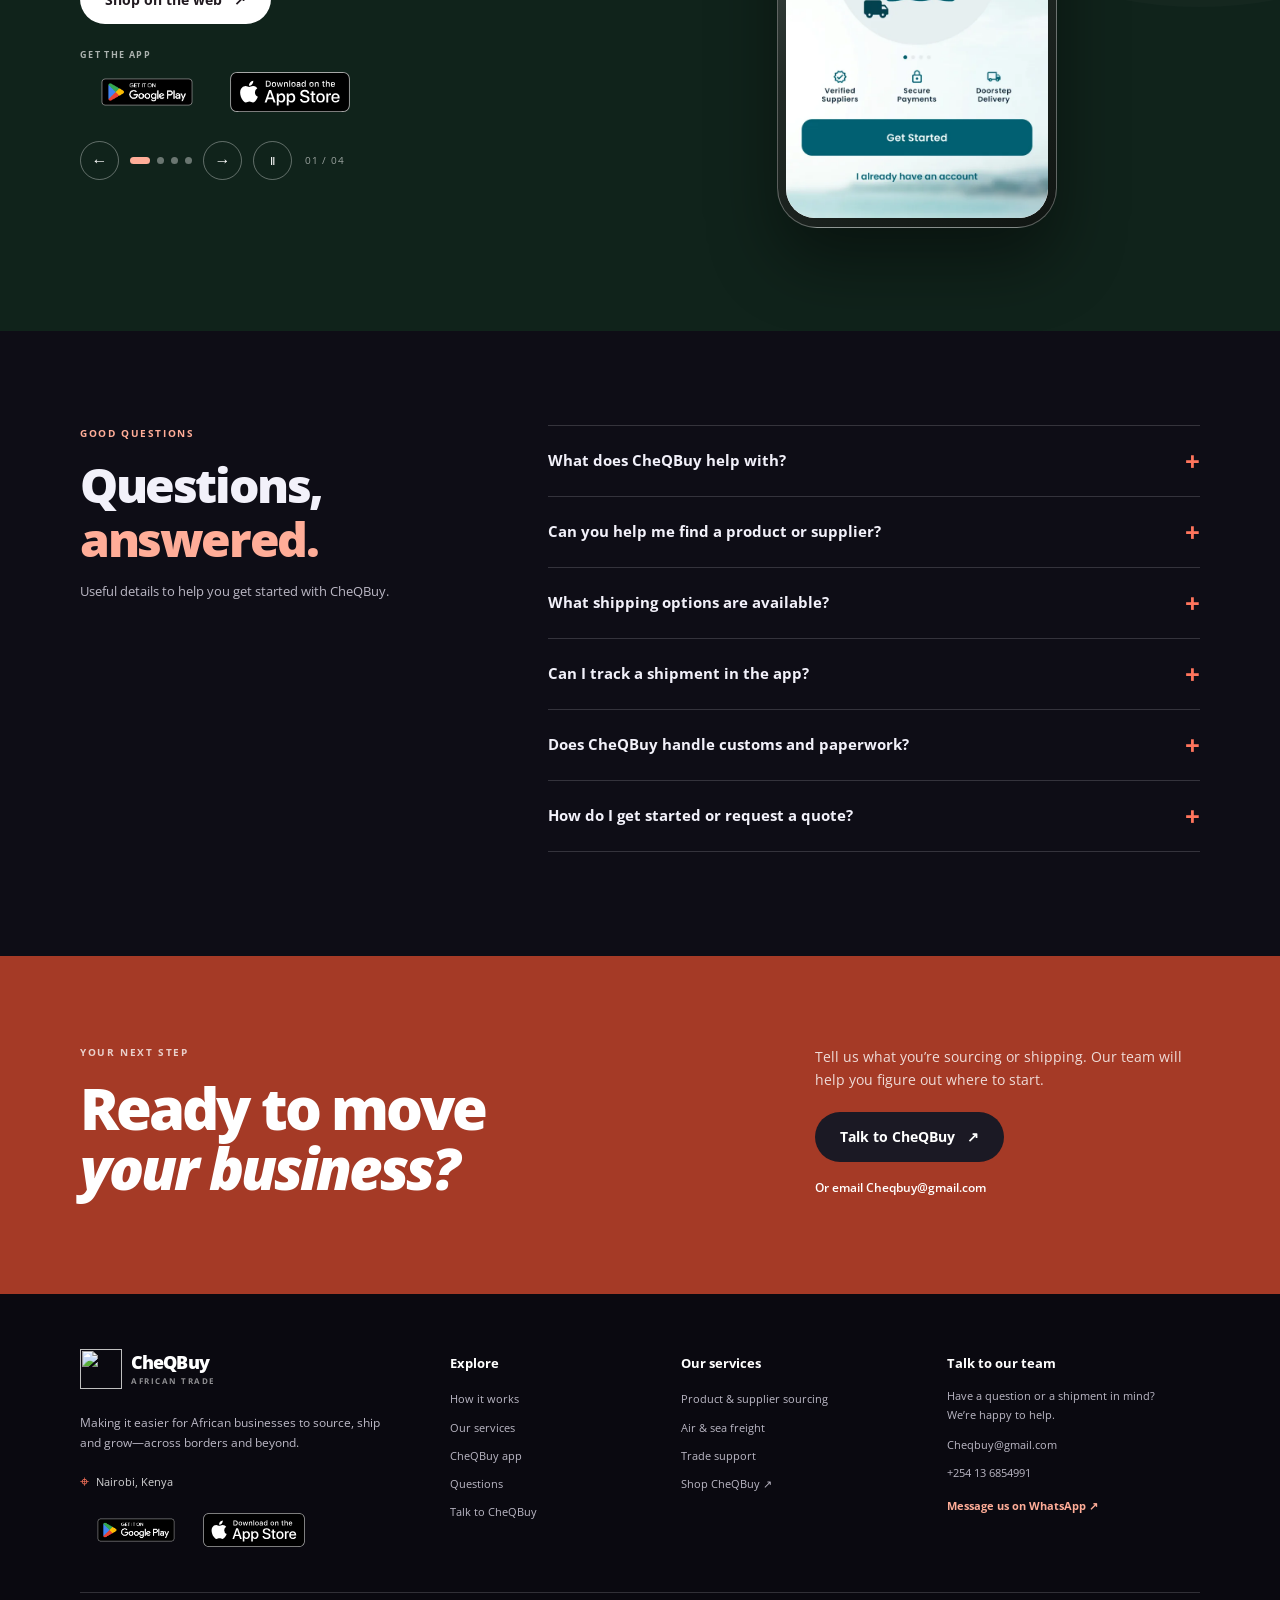
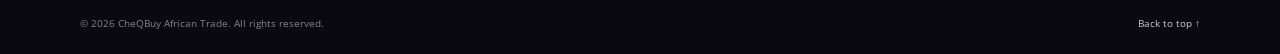
==== commit a693de6a: "Align marketing site with YUMLOG layout Co-authored-by: Copilot <223556219+Copilot@users.noreply.git" ====
--- a/index.html
+++ b/index.html
@@ -13,7 +13,7 @@
   <link rel="preconnect" href="https://fonts.googleapis.com">
   <link rel="preconnect" href="https://fonts.gstatic.com" crossorigin>
   <link href="https://fonts.googleapis.com/css2?family=Open+Sans:wght@400;500;600;700;800&display=swap" rel="stylesheet">
-  <link rel="stylesheet" href="styles.css?v=8">
+  <link rel="stylesheet" href="styles.css?v=9">
 </head>
 <body>
   <header class="site-header">
@@ -40,15 +40,18 @@
       <div class="wrap hero-grid">
         <div class="hero-copy">
           <p class="eyebrow"><span></span> CHEQBUY · FROM SOURCE TO DOORSTEP</p>
-          <h1>From the factory floor<br>to your pin.</h1>
+          <h1>From the factory<br>to your pin.</h1>
           <p class="hero-intro">Shop verified suppliers, see the origin and delivery options before you pay, and follow your order all the way to your door.</p>
           <div class="hero-actions">
             <a class="button button-solid" href="webapp.html">Explore the marketplace <span aria-hidden="true">↗</span></a>
             <a class="text-link" href="https://wa.me/254136854991" target="_blank" rel="noopener noreferrer">Talk to our team <span aria-hidden="true">→</span></a>
           </div>
         </div>
-        <div class="hero-visual" role="img" aria-label="CheQBuy mobile app home screen showing products, shopping and shipment tracking">
-          <div class="hero-phone hero-phone-main"><img src="img/app-gallery/site-home.webp" alt=""></div>
+        <div class="hero-visual">
+          <span class="hero-float hero-float-one" aria-hidden="true">Verified suppliers</span>
+          <span class="hero-float hero-float-two" aria-hidden="true">Air &amp; sea options</span>
+          <span class="hero-float hero-float-three" aria-hidden="true">Track to your pin</span>
+          <div class="hero-phone hero-phone-main"><img src="img/app-gallery/site-home.webp" alt="CheQBuy app home screen with product search and shipment tracking" width="640" height="1280"></div>
         </div>
       </div>
       <a class="scroll-cue" href="#how-it-works" aria-label="Scroll to how CheQBuy works"><span></span>SCROLL TO EXPLORE</a>
@@ -252,6 +255,6 @@
       <a href="#home">Back to top ↑</a>
     </div>
   </footer>
-  <script src="app.js?v=5"></script>
+  <script src="app.js?v=6"></script>
 </body>
 </html>
--- a/styles.css
+++ b/styles.css
@@ -23,8 +23,9 @@
 ::selection { color: #fff; background: var(--orange); }
 .wrap { width: min(1120px, calc(100% - 48px)); margin-inline: auto; }
 
-.site-header { position: sticky; top: 0; z-index: 20; color: #fff; background: rgba(165, 58, 38, .97); border-bottom: 1px solid rgba(255,255,255,.2); }
-.header-inner { min-height: 82px; display: flex; align-items: center; justify-content: space-between; gap: 30px; }
+.site-header { position: fixed; inset: 0 0 auto; z-index: 20; color: #fff; background: rgba(165, 58, 38, .94); border-bottom: 1px solid rgba(255,255,255,.2); backdrop-filter: saturate(1.35) blur(14px); transition: background .35s ease, border-color .35s ease; }
+.site-header.is-scrolled { background: rgba(14,13,22,.92); border-color: var(--line); }
+.header-inner { min-height: 70px; display: flex; align-items: center; justify-content: space-between; gap: 30px; }
 .brand { display: inline-flex; align-items: center; gap: 9px; flex: none; color: #fff; font: 800 18px/1 var(--display); letter-spacing: -.05em; }
 .brand img { width: 42px; height: 40px; object-fit: contain; }
 .brand small { display: block; margin-top: 6px; color: rgba(255,255,255,.67); font: 700 8px/1 var(--sans); letter-spacing: .19em; }
@@ -41,37 +42,44 @@
 .menu-toggle { display: none; }
 
 .hero { position: relative; overflow: hidden; color: #fff; background: #a53a26; }
-.hero-grid { position: relative; z-index: 1; display: flex; flex-direction: column; align-items: center; gap: 20px; padding-block: 74px 0; }
-.hero-copy { width: min(100%, 850px); text-align: center; }
+.hero-grid { position: relative; z-index: 1; display: grid; grid-template-columns: minmax(0, .96fr) minmax(0, 1.04fr); align-items: center; gap: clamp(24px, 4vw, 58px); min-height: 760px; padding-block: 105px 0; }
+.hero-copy { width: min(100%, 620px); text-align: left; }
 .eyebrow { display: flex; justify-content: center; align-items: center; gap: 10px; margin: 0 0 20px; color: var(--teal-light); font-size: 10px; font-weight: 700; letter-spacing: .16em; }
 .eyebrow > span { width: 22px; height: 1px; background: currentColor; }
 .eyebrow-dark { color: var(--teal); }
 .hero .eyebrow { color: rgba(255,255,255,.76); }
-.hero h1, .about-copy h2, .app-copy h2, .contact-inner h2 { margin: 0; font: 800 clamp(44px, 6vw, 72px)/1.08 var(--display); letter-spacing: -.055em; }
-.hero-intro { max-width: 680px; margin: 22px auto 0; color: rgba(255,255,255,.86); font-size: clamp(16px, 2vw, 20px); }
-.hero-actions { display: flex; justify-content: center; flex-wrap: wrap; align-items: center; gap: 15px 25px; margin-top: 29px; }
+.hero h1, .about-copy h2, .app-copy h2, .contact-inner h2 { margin: 0; font: 800 clamp(54px, 5vw, 64px)/1.04 var(--display); letter-spacing: -.05em; }
+.hero-intro { max-width: 530px; margin: 24px 0 0; color: rgba(255,255,255,.86); font-size: clamp(16px, 1.55vw, 19px); }
+.hero-actions { display: flex; justify-content: flex-start; flex-wrap: wrap; align-items: center; gap: 15px 25px; margin-top: 30px; }
 .hero .text-link { color: #fff; }
 .text-link { display: inline-flex; align-items: center; gap: 10px; color: var(--teal); font-size: 13px; font-weight: 700; }
 .text-link span, .service-link span { transition: transform .2s ease; }
 .text-link:hover span, .service-link:hover span { transform: translateX(4px); }
-.hero-visual { position: relative; width: min(100%, 680px); min-height: 610px; display: flex; justify-content: center; align-items: flex-start; overflow: hidden; }
+.hero-visual { position: relative; width: 100%; min-width: 0; min-height: 590px; display: flex; justify-content: flex-end; align-items: center; padding-right: clamp(24px, 6vw, 78px); }
+.hero-visual::before, .hero-visual::after { position: absolute; top: 50%; left: 52%; width: 430px; aspect-ratio: 1; border: 1px solid rgba(255,255,255,.16); border-radius: 50%; content: ""; transform: translate(-50%, -50%); pointer-events: none; }
+.hero-visual::after { width: 330px; border-color: rgba(255,255,255,.12); }
 .hero-phone { overflow: hidden; border: 7px solid #191923; border-radius: 38px; background: #fff; box-shadow: 0 28px 65px rgba(30,8,7,.35), 0 0 0 1px rgba(255,255,255,.28); }
-.hero-phone-main { width: min(72%, 286px); animation: phone-float 7s ease-in-out 1s infinite; }
-.hero-phone img { width: 100%; aspect-ratio: 1 / 2; object-fit: cover; }
+.hero-phone-main { position: relative; z-index: 1; width: min(72%, 286px); animation: phone-float 7s ease-in-out 1s infinite; }
+.hero-phone img { width: 100%; height: auto; aspect-ratio: 1 / 2; object-fit: cover; }
+.hero-float { position: absolute; z-index: 2; display: inline-flex; align-items: center; gap: 8px; padding: 12px 17px; border-radius: 999px; color: #211a20; background: #fff; box-shadow: 0 14px 34px rgba(44,12,8,.25); font-size: 12px; font-weight: 700; white-space: nowrap; animation: phone-float 6s ease-in-out infinite; }
+.hero-float::before { width: 8px; height: 8px; flex: none; border-radius: 50%; background: var(--teal-dark); content: ""; }
+.hero-float-one { top: 25%; left: 2%; }
+.hero-float-two { top: 41%; left: 0; animation-delay: -2s; }
+.hero-float-three { top: 57%; left: 4%; animation-delay: -4s; }
 .hero-phone-side, .hero-prompt, .hero-visual-glow, .hero-visual-label { display: none; }
 .scroll-cue { position: absolute; z-index: 2; left: max(24px, calc((100% - 1120px)/2)); bottom: 24px; display: flex; align-items: center; gap: 10px; color: rgba(255,255,255,.72); font-size: 8px; font-weight: 700; letter-spacing: .15em; }
 .scroll-cue span { width: 26px; height: 1px; background: currentColor; }
 
-.intro-band { color: var(--ink); background: var(--paper); border-bottom: 1px solid var(--line); }
+.intro-band { color: #fff; background: #a53a26; border-top: 1px solid rgba(255,255,255,.2); }
 .intro-band-inner { min-height: 114px; display: grid; grid-template-columns: repeat(4, 1fr); align-items: center; }
 .proof-item { min-height: 53px; display: flex; align-items: center; justify-content: center; gap: 12px; padding: 12px 17px; }
-.proof-item + .proof-item { border-left: 1px solid var(--line); }
-.proof-icon { color: var(--teal); font-size: 24px; line-height: 1; }
+.proof-item + .proof-item { border-left: 1px solid rgba(255,255,255,.2); }
+.proof-icon { color: var(--teal-light); font-size: 24px; line-height: 1; }
 .proof-item > span:last-child { display: grid; gap: 2px; }
 .proof-item b { font: 700 12px/1.4 var(--display); }
-.proof-item small { color: var(--muted); font-size: 10px; }
-
-.journey-section { padding: 90px 0 96px; color: var(--ink); background: var(--paper); }
+.proof-item small { color: rgba(255,255,255,.7); font-size: 10px; }
+
+.journey-section { padding: 112px 0 120px; color: var(--ink); background: var(--paper); }
 .journey-intro { max-width: 760px; margin: 0 auto; text-align: center; }
 .journey-intro .eyebrow { color: var(--teal-light); }
 .journey-intro h2, .section-heading h2, .questions-heading h2 { margin: 0; font: 800 clamp(36px, 5vw, 54px)/1.12 var(--display); letter-spacing: -.05em; }
@@ -220,6 +228,9 @@
   .site-nav.is-open { display: flex; flex-direction: column; }
   .site-nav > a:not(.button) { padding: 12px 0; }
   .site-nav .nav-cta { margin-top: 8px; }
+  .hero-grid { min-height: 700px; gap: 20px; }
+  .hero-visual { min-height: 540px; padding-right: 20px; }
+  .hero-float { padding: 10px 13px; font-size: 11px; }
   .section-heading { align-items: flex-start; flex-direction: column; gap: 14px; }
   .section-heading > p { max-width: 600px; }
   .service-grid { grid-template-columns: repeat(2, minmax(0,1fr)); }
@@ -231,16 +242,25 @@
 
 @media (max-width: 620px) {
   .wrap { width: min(100% - 36px, 470px); }
-  .hero-grid { gap: 14px; padding-top: 56px; }
-  .hero h1 { font-size: clamp(38px, 10vw, 54px); }
+  .hero-grid { grid-template-columns: minmax(0, 1fr); gap: 14px; min-height: 0; padding-block: 104px 0; }
+  .hero-copy { margin-inline: auto; text-align: center; }
+  .hero-copy .eyebrow { justify-content: center; }
+  .hero h1 { font-size: clamp(40px, 9vw, 56px); }
   .hero-intro { font-size: 15px; }
-  .hero-visual { min-height: 550px; margin-top: 6px; }
+  .hero-intro { margin-inline: auto; }
+  .hero-actions { justify-content: center; margin-top: 24px; }
+  .hero-visual { min-height: 490px; justify-content: center; margin-top: 6px; padding-right: 0; }
   .hero-phone-main { width: min(76%, 260px); }
+  .hero-visual::before { width: 360px; }
+  .hero-visual::after { width: 280px; }
+  .hero-float-one { top: 14%; left: 0; }
+  .hero-float-two { top: 40%; left: auto; right: 0; }
+  .hero-float-three { top: 69%; left: 0; }
   .scroll-cue { left: 18px; bottom: 18px; }
   .intro-band-inner { grid-template-columns: repeat(2, minmax(0,1fr)); padding-block: 11px; }
   .proof-item { justify-content: flex-start; padding-inline: 10px; }
   .proof-item:nth-child(odd) { border-left: 0; }
-  .proof-item:nth-child(n+3) { border-top: 1px solid var(--line); }
+  .proof-item:nth-child(n+3) { border-top: 1px solid rgba(255,255,255,.2); }
   .journey-section, .services-section, .questions-section { padding-block: 68px 74px; }
   .journey-intro h2, .section-heading h2 { font-size: 36px; }
   .journey-intro > p:last-child { font-size: 13px; }
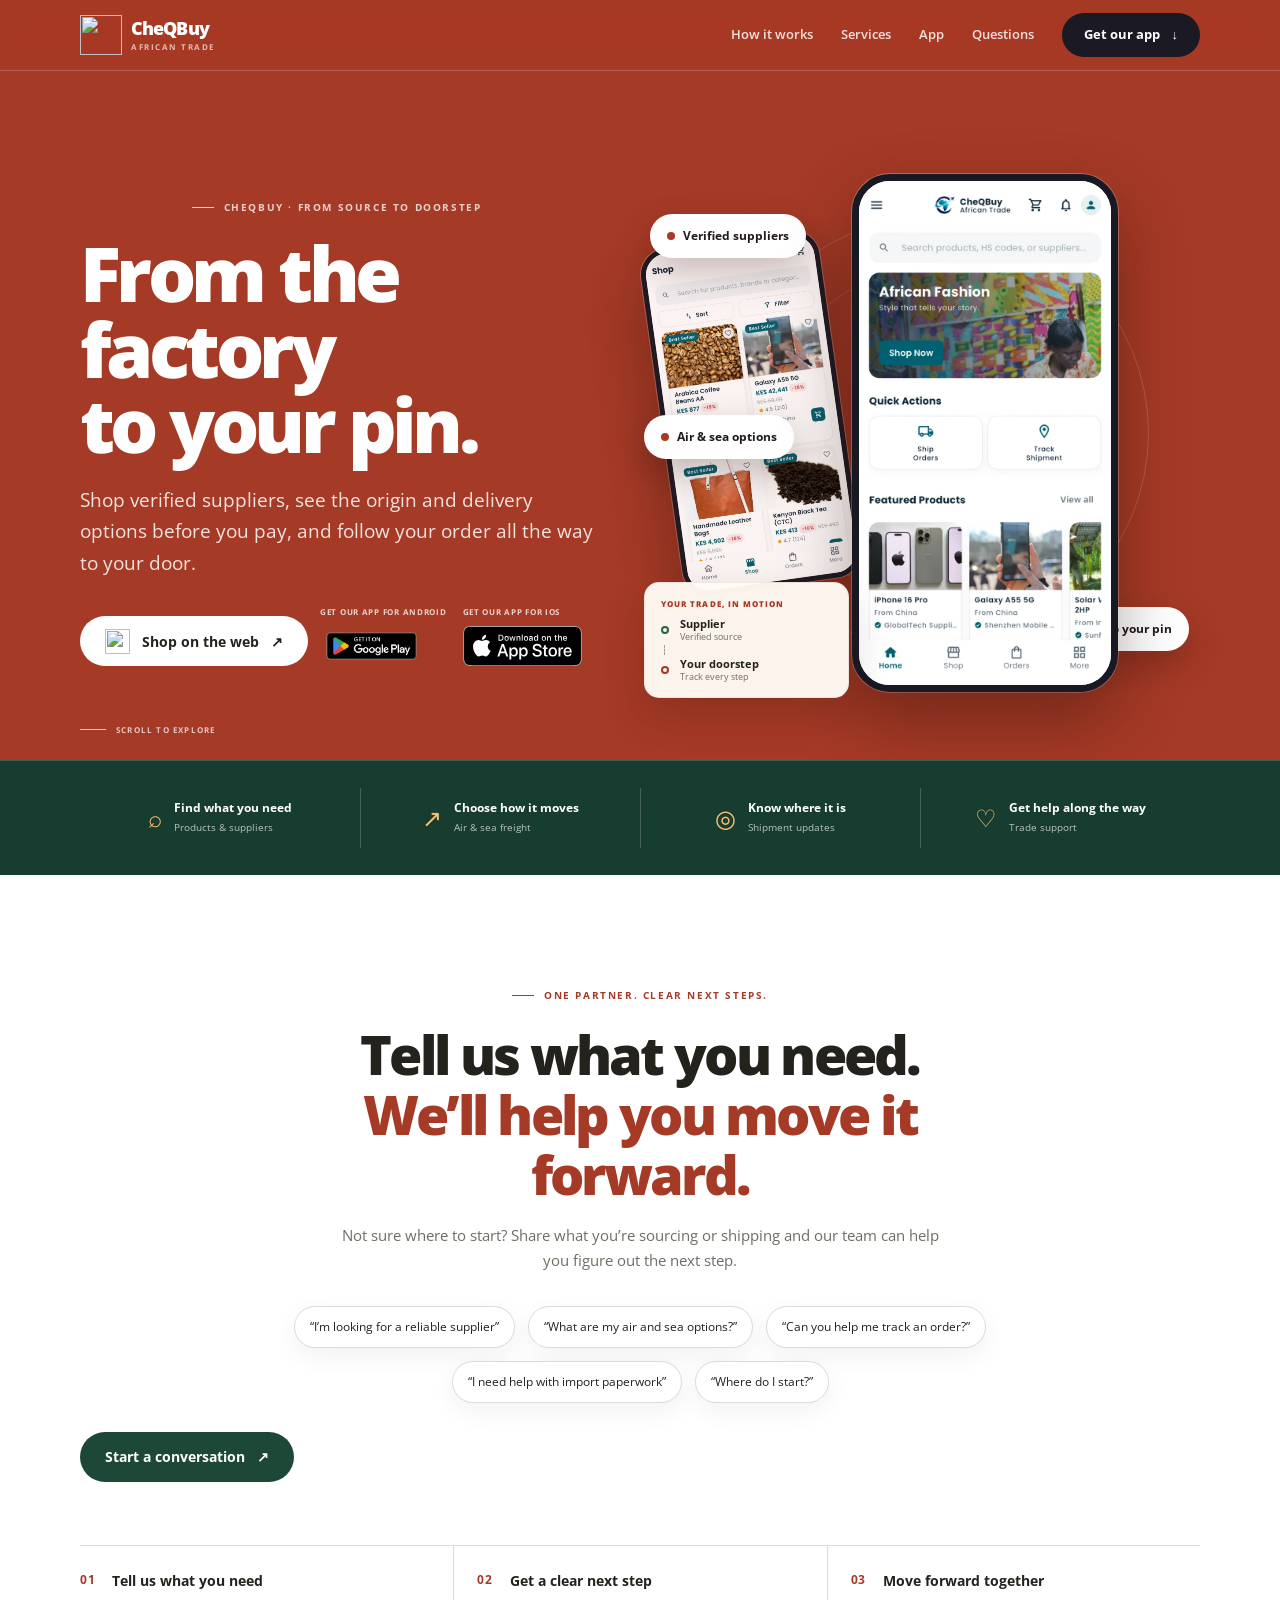
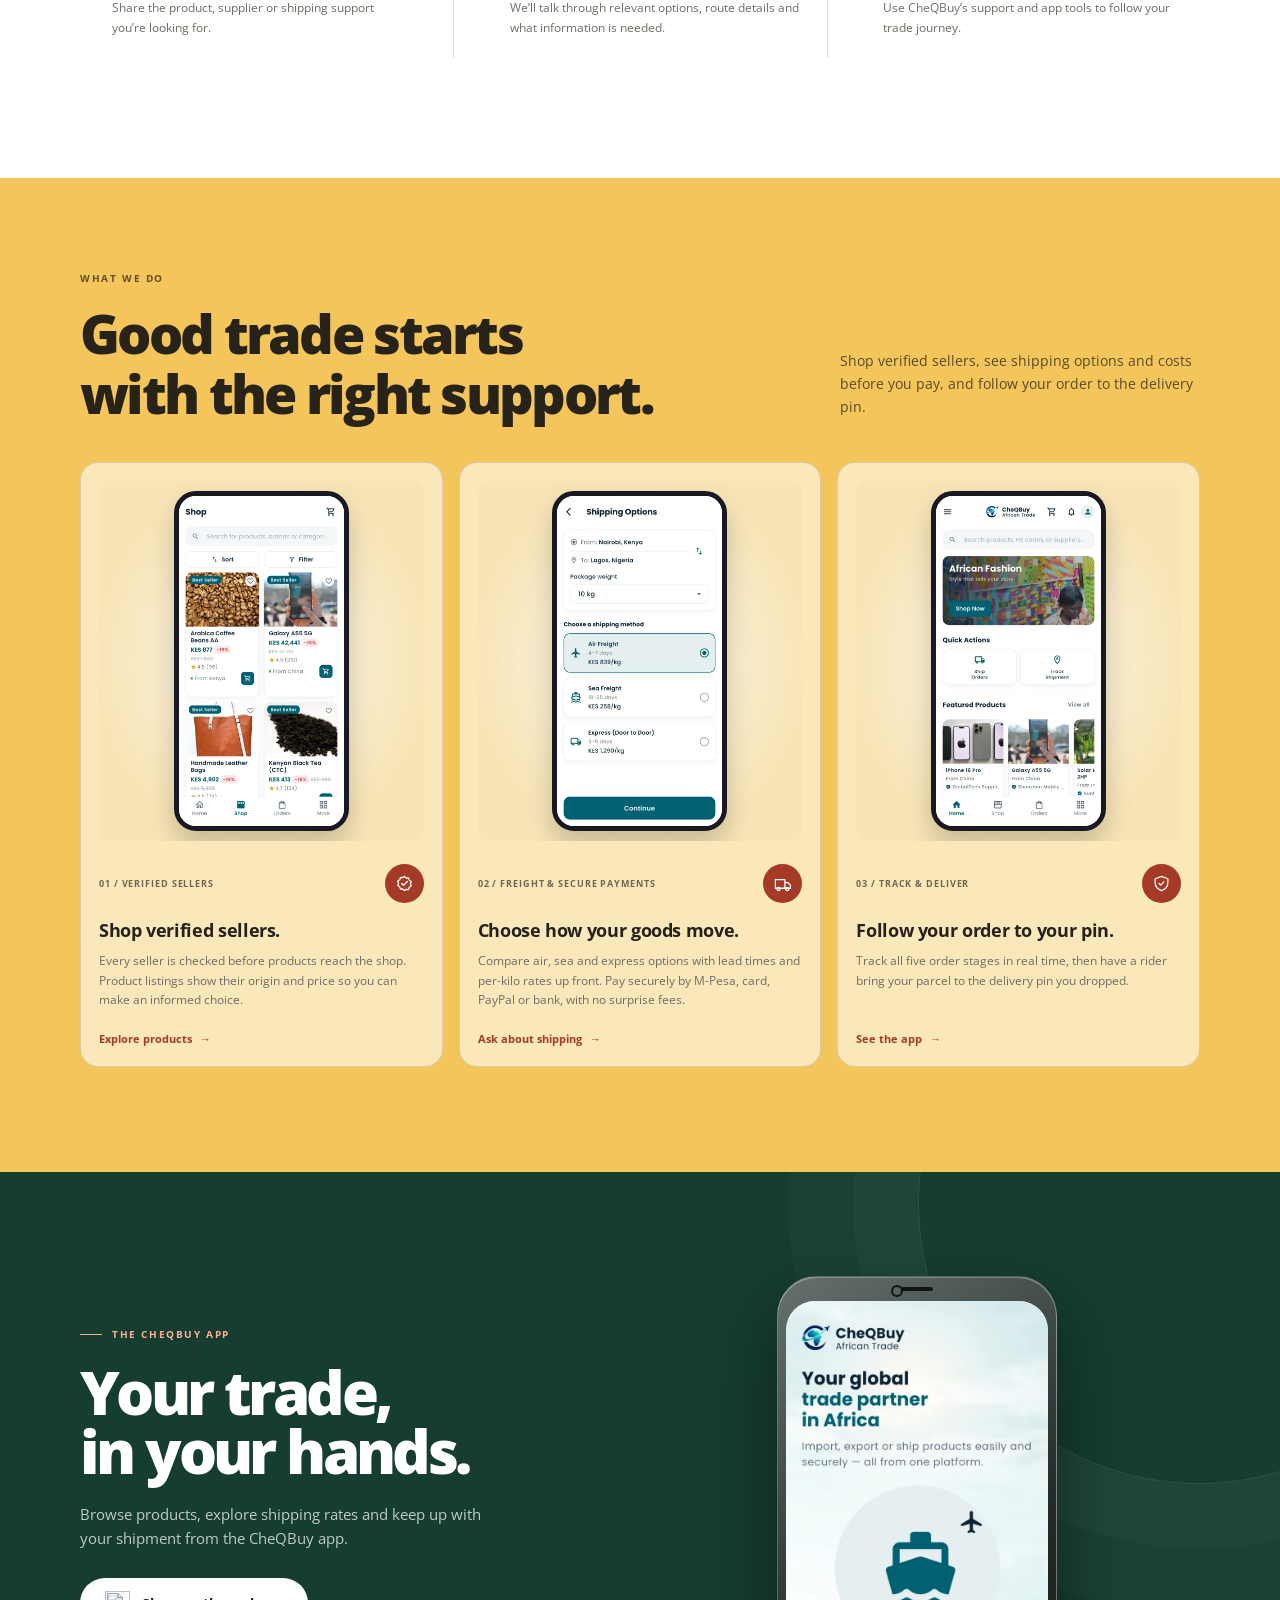
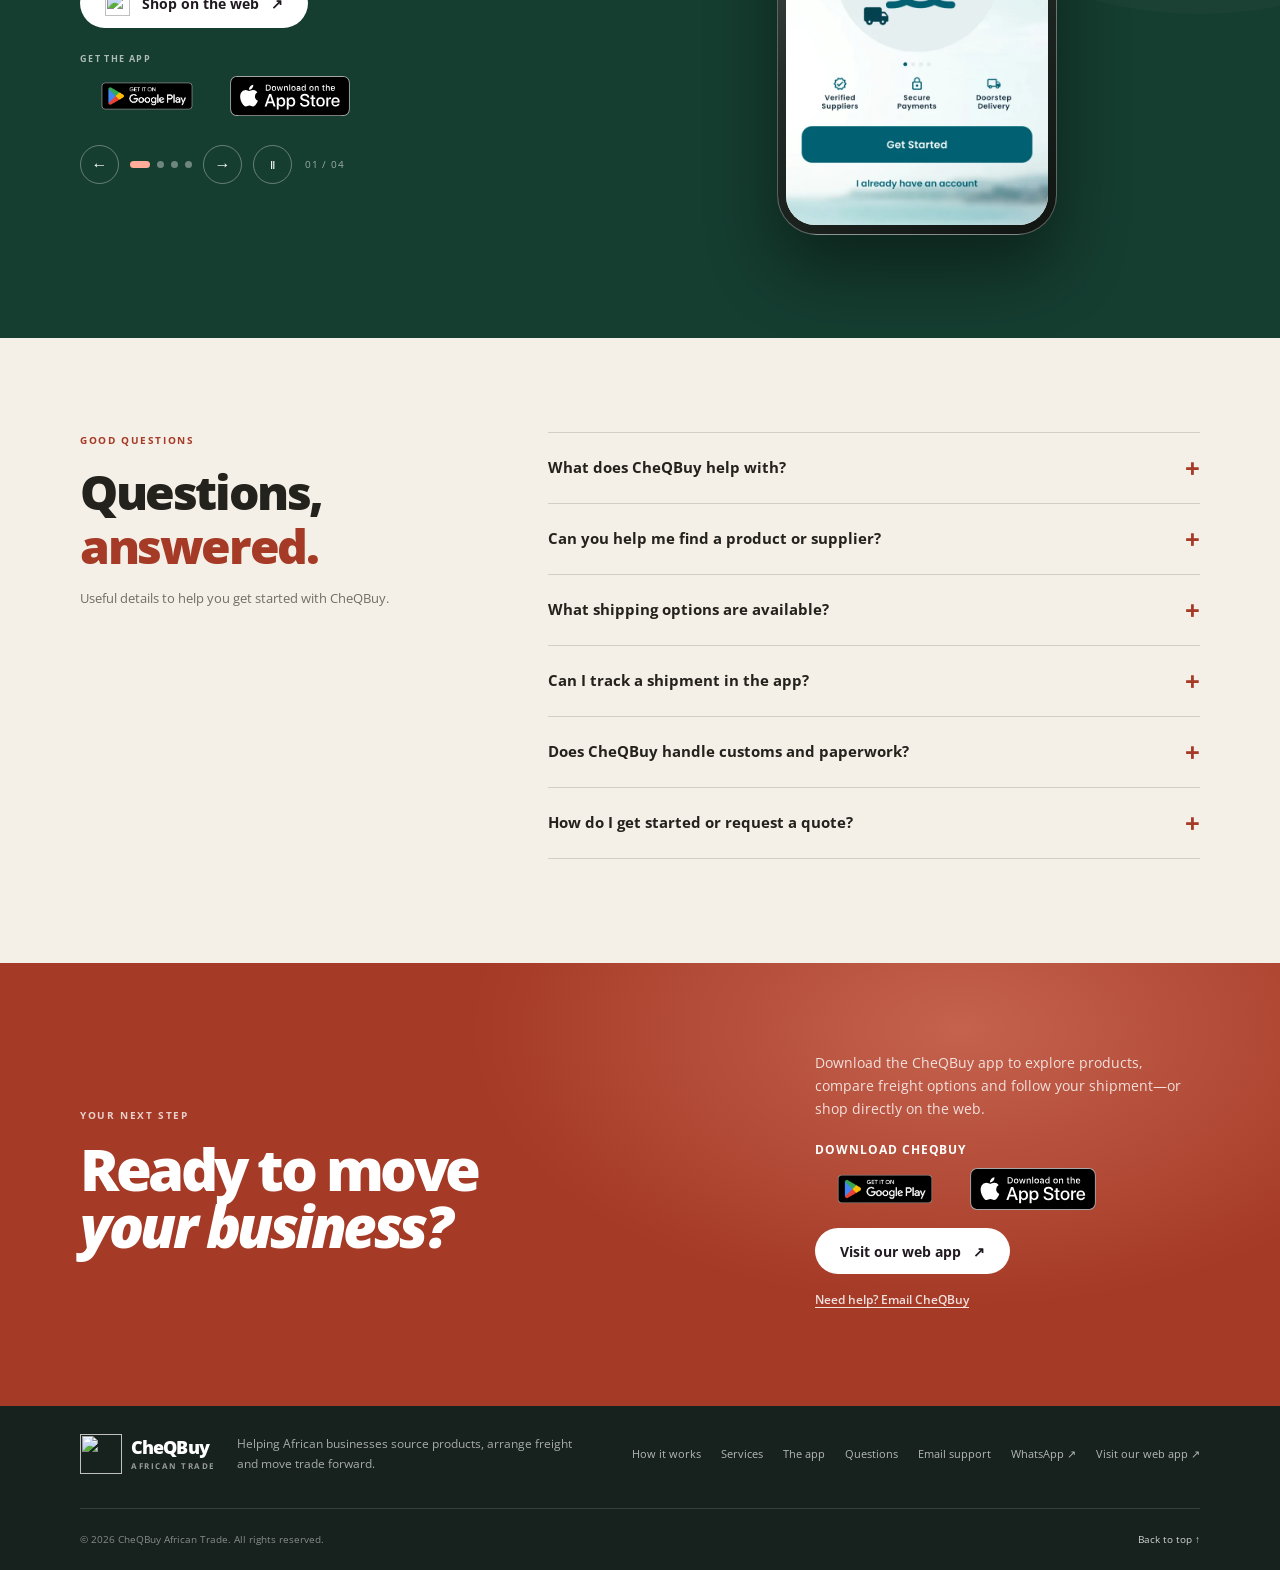
==== commit e9675c67: "Refresh CheQBuy marketing experience" ====
--- a/index.html
+++ b/index.html
@@ -13,7 +13,7 @@
   <link rel="preconnect" href="https://fonts.googleapis.com">
   <link rel="preconnect" href="https://fonts.gstatic.com" crossorigin>
   <link href="https://fonts.googleapis.com/css2?family=Open+Sans:wght@400;500;600;700;800&display=swap" rel="stylesheet">
-  <link rel="stylesheet" href="styles.css?v=9">
+  <link rel="stylesheet" href="styles.css?v=16">
 </head>
 <body>
   <header class="site-header">
@@ -30,7 +30,7 @@
         <a href="#what-we-do">Services</a>
         <a href="#cheqbuy-app">App</a>
         <a href="#questions">Questions</a>
-        <a class="button button-small button-solid nav-cta" href="https://wa.me/254136854991" target="_blank" rel="noopener noreferrer">Talk to CheQBuy <span aria-hidden="true">↗</span></a>
+        <a class="button button-small button-solid nav-cta" href="#cheqbuy-app">Get our app <span aria-hidden="true">↓</span></a>
       </nav>
     </div>
   </header>
@@ -43,14 +43,32 @@
           <h1>From the factory<br>to your pin.</h1>
           <p class="hero-intro">Shop verified suppliers, see the origin and delivery options before you pay, and follow your order all the way to your door.</p>
           <div class="hero-actions">
-            <a class="button button-solid" href="webapp.html">Explore the marketplace <span aria-hidden="true">↗</span></a>
-            <a class="text-link" href="https://wa.me/254136854991" target="_blank" rel="noopener noreferrer">Talk to our team <span aria-hidden="true">→</span></a>
+            <a class="button button-solid hero-web-button" href="webapp.html"><img src="img/logo.png" alt="" width="24" height="24">Shop on the web <span aria-hidden="true">↗</span></a>
+            <div class="hero-download">
+              <span class="download-label">GET OUR APP FOR ANDROID</span>
+              <a class="store-badge" href="https://play.google.com/store/search?q=CheQBuy%20African%20Trade&amp;c=apps" target="_blank" rel="noopener noreferrer" aria-label="Get CheQBuy on Google Play">
+                <img src="img/store-badges/google-play-badge.png" alt="Get it on Google Play">
+              </a>
+            </div>
+            <div class="hero-download">
+              <span class="download-label">GET OUR APP FOR IOS</span>
+              <a class="store-badge" href="https://apps.apple.com/us/search?term=CheQBuy%20African%20Trade" target="_blank" rel="noopener noreferrer" aria-label="Get CheQBuy on the App Store">
+                <img src="img/store-badges/app-store-badge.svg" alt="Download on the App Store">
+              </a>
+            </div>
           </div>
         </div>
         <div class="hero-visual">
           <span class="hero-float hero-float-one" aria-hidden="true">Verified suppliers</span>
           <span class="hero-float hero-float-two" aria-hidden="true">Air &amp; sea options</span>
           <span class="hero-float hero-float-three" aria-hidden="true">Track to your pin</span>
+          <div class="hero-route-card" aria-hidden="true">
+            <span class="route-card-kicker">YOUR TRADE, IN MOTION</span>
+            <span class="route-card-stop"><i></i><b>Supplier</b><small>Verified source</small></span>
+            <span class="route-card-line"></span>
+            <span class="route-card-stop"><i></i><b>Your doorstep</b><small>Track every step</small></span>
+          </div>
+          <div class="hero-phone hero-phone-secondary" aria-hidden="true"><img src="img/app-gallery/site-shop.webp" alt="" width="640" height="1280"></div>
           <div class="hero-phone hero-phone-main"><img src="img/app-gallery/site-home.webp" alt="CheQBuy app home screen with product search and shipment tracking" width="640" height="1280"></div>
         </div>
       </div>
@@ -127,7 +145,7 @@
           <p class="eyebrow"><span></span> THE CHEQBUY APP</p>
           <h2>Your trade,<br>in your hands.</h2>
           <p>Browse products, explore shipping rates and keep up with your shipment from the CheQBuy app.</p>
-          <a class="button button-light" href="webapp.html">Shop on the web <span aria-hidden="true">↗</span></a>
+          <a class="button button-light app-web-button" href="webapp.html"><img src="img/logo.png" alt="" width="24" height="24">Shop on the web <span aria-hidden="true">↗</span></a>
           <div class="download-block app-download">
             <span class="download-label">GET THE APP</span>
             <div class="store-badges">
@@ -201,9 +219,18 @@
       <div class="wrap contact-inner">
         <div><p class="eyebrow eyebrow-dark">YOUR NEXT STEP</p><h2>Ready to move<br><em>your business?</em></h2></div>
         <div class="contact-actions">
-          <p>Tell us what you’re sourcing or shipping. Our team will help you figure out where to start.</p>
-          <a class="button button-solid" href="https://wa.me/254136854991" target="_blank" rel="noopener noreferrer">Talk to CheQBuy <span aria-hidden="true">↗</span></a>
-          <a class="contact-email" href="mailto:Cheqbuy@gmail.com">Or email Cheqbuy@gmail.com</a>
+          <p>Download the CheQBuy app to explore products, compare freight options and follow your shipment—or shop directly on the web.</p>
+          <h3 class="contact-download-title">Download CheQBuy</h3>
+          <div class="store-badges contact-store-badges">
+            <a class="store-badge" href="https://play.google.com/store/search?q=CheQBuy%20African%20Trade&amp;c=apps" target="_blank" rel="noopener noreferrer" aria-label="Find CheQBuy on Google Play">
+              <img src="img/store-badges/google-play-badge.png" alt="Get it on Google Play">
+            </a>
+            <a class="store-badge" href="https://apps.apple.com/us/search?term=CheQBuy%20African%20Trade" target="_blank" rel="noopener noreferrer" aria-label="Find CheQBuy on the App Store">
+              <img src="img/store-badges/app-store-badge.svg" alt="Download on the App Store">
+            </a>
+          </div>
+          <a class="button button-light contact-webapp" href="webapp.html">Visit our web app <span aria-hidden="true">↗</span></a>
+          <a class="contact-email" href="mailto:Cheqbuy@gmail.com">Need help? Email CheQBuy</a>
         </div>
       </div>
     </section>
@@ -216,45 +243,23 @@
           <img src="img/logo.png" alt="" width="44" height="40">
           <span>CheQBuy<small>AFRICAN TRADE</small></span>
         </a>
-        <p>Making it easier for African businesses to source, ship and grow—across borders and beyond.</p>
-        <span class="footer-location"><span aria-hidden="true">⌖</span> Nairobi, Kenya</span>
-        <div class="store-badges footer-store-badges">
-          <a class="store-badge" href="https://play.google.com/store/search?q=CheQBuy%20African%20Trade&amp;c=apps" target="_blank" rel="noopener noreferrer" aria-label="Find CheQBuy on Google Play">
-            <img src="img/store-badges/google-play-badge.png" alt="Get it on Google Play">
-          </a>
-          <a class="store-badge" href="https://apps.apple.com/us/search?term=CheQBuy%20African%20Trade" target="_blank" rel="noopener noreferrer" aria-label="Find CheQBuy on the App Store">
-            <img src="img/store-badges/app-store-badge.svg" alt="Download on the App Store">
-          </a>
-        </div>
-      </div>
-      <div class="footer-column">
-        <h2>Explore</h2>
+        <p>Helping African businesses source products, arrange freight and move trade forward.</p>
+      </div>
+      <nav class="footer-column" aria-label="Footer navigation">
         <a href="#how-it-works">How it works</a>
-        <a href="#what-we-do">Our services</a>
-        <a href="#cheqbuy-app">CheQBuy app</a>
+        <a href="#what-we-do">Services</a>
+        <a href="#cheqbuy-app">The app</a>
         <a href="#questions">Questions</a>
-        <a href="#contact">Talk to CheQBuy</a>
-      </div>
-      <div class="footer-column">
-        <h2>Our services</h2>
-        <a href="#what-we-do">Product & supplier sourcing</a>
-        <a href="#what-we-do">Air & sea freight</a>
-        <a href="#what-we-do">Trade support</a>
-        <a href="webapp.html">Shop CheQBuy <span aria-hidden="true">↗</span></a>
-      </div>
-      <div class="footer-column footer-contact">
-        <h2>Talk to our team</h2>
-        <p>Have a question or a shipment in mind? We’re happy to help.</p>
-        <a href="mailto:Cheqbuy@gmail.com">Cheqbuy@gmail.com</a>
-        <a href="tel:+254136854991">+254 13 6854991</a>
-        <a class="footer-whatsapp" href="https://wa.me/254136854991" target="_blank" rel="noopener noreferrer">Message us on WhatsApp <span aria-hidden="true">↗</span></a>
-      </div>
+        <a href="mailto:Cheqbuy@gmail.com">Email support</a>
+        <a href="https://wa.me/254136854991" target="_blank" rel="noopener noreferrer">WhatsApp <span aria-hidden="true">↗</span></a>
+        <a href="webapp.html">Visit our web app <span aria-hidden="true">↗</span></a>
+      </nav>
     </div>
     <div class="wrap footer-bottom">
       <span>© 2026 CheQBuy African Trade. All rights reserved.</span>
       <a href="#home">Back to top ↑</a>
     </div>
   </footer>
-  <script src="app.js?v=6"></script>
+  <script src="app.js?v=8"></script>
 </body>
 </html>
--- a/styles.css
+++ b/styles.css
@@ -1,13 +1,13 @@
 :root {
-  color-scheme: dark;
+  color-scheme: light;
   --teal: #ff755d;
   --teal-dark: #a53a26;
   --teal-light: #ffad98;
-  --ink: #f2f1fa;
-  --muted: #bbb8c5;
-  --paper: #0e0d16;
-  --soft: #17151e;
-  --line: rgba(242, 241, 250, .17);
+  --ink: #24221d;
+  --muted: #716d65;
+  --paper: #fffaf3;
+  --soft: #fff;
+  --line: rgba(36, 34, 29, .16);
   --orange: #e85a41;
   --sans: "Open Sans", Arial, sans-serif;
   --display: "Open Sans", Arial, sans-serif;
@@ -24,14 +24,18 @@
 .wrap { width: min(1120px, calc(100% - 48px)); margin-inline: auto; }
 
 .site-header { position: fixed; inset: 0 0 auto; z-index: 20; color: #fff; background: rgba(165, 58, 38, .94); border-bottom: 1px solid rgba(255,255,255,.2); backdrop-filter: saturate(1.35) blur(14px); transition: background .35s ease, border-color .35s ease; }
-.site-header.is-scrolled { background: rgba(14,13,22,.92); border-color: var(--line); }
+.site-header.is-scrolled { color: var(--ink); background: rgba(255,250,243,.94); border-color: var(--line); }
 .header-inner { min-height: 70px; display: flex; align-items: center; justify-content: space-between; gap: 30px; }
 .brand { display: inline-flex; align-items: center; gap: 9px; flex: none; color: #fff; font: 800 18px/1 var(--display); letter-spacing: -.05em; }
 .brand img { width: 42px; height: 40px; object-fit: contain; }
 .brand small { display: block; margin-top: 6px; color: rgba(255,255,255,.67); font: 700 8px/1 var(--sans); letter-spacing: .19em; }
+.site-header.is-scrolled .brand { color: var(--ink); }
+.site-header.is-scrolled .brand small { color: var(--muted); }
 .site-nav { display: flex; align-items: center; gap: clamp(14px, 2.2vw, 28px); }
 .site-nav > a:not(.button) { color: rgba(255,255,255,.85); font-size: 13px; font-weight: 600; transition: color .2s ease; }
 .site-nav > a:not(.button):hover { color: #fff; }
+.site-header.is-scrolled .site-nav > a:not(.button) { color: var(--ink); }
+.site-header.is-scrolled .site-nav > a:not(.button):hover { color: var(--teal-dark); }
 .button { min-height: 50px; display: inline-flex; justify-content: center; align-items: center; gap: 12px; padding: 0 24px; border: 1px solid transparent; border-radius: 999px; font-size: 14px; font-weight: 700; transition: background .2s ease, transform .2s ease, color .2s ease; }
 .button:hover { transform: translateY(-2px); }
 .button-solid { color: #fff; background: #1b1924; }
@@ -46,83 +50,108 @@
 .hero-copy { width: min(100%, 620px); text-align: left; }
 .eyebrow { display: flex; justify-content: center; align-items: center; gap: 10px; margin: 0 0 20px; color: var(--teal-light); font-size: 10px; font-weight: 700; letter-spacing: .16em; }
 .eyebrow > span { width: 22px; height: 1px; background: currentColor; }
-.eyebrow-dark { color: var(--teal); }
+.eyebrow-dark { color: var(--teal-dark); }
 .hero .eyebrow { color: rgba(255,255,255,.76); }
-.hero h1, .about-copy h2, .app-copy h2, .contact-inner h2 { margin: 0; font: 800 clamp(54px, 5vw, 64px)/1.04 var(--display); letter-spacing: -.05em; }
+.hero h1, .about-copy h2, .app-copy h2, .contact-inner h2 { margin: 0; font: 800 clamp(54px, 6.4vw, 76px)/.99 var(--display); letter-spacing: -.06em; }
 .hero-intro { max-width: 530px; margin: 24px 0 0; color: rgba(255,255,255,.86); font-size: clamp(16px, 1.55vw, 19px); }
-.hero-actions { display: flex; justify-content: flex-start; flex-wrap: wrap; align-items: center; gap: 15px 25px; margin-top: 30px; }
+.hero-actions { display: grid; grid-template-columns: max-content repeat(2, minmax(0, 1fr)); align-items: end; gap: 12px; margin-top: 26px; }
+.hero-download { min-width: 0; display: grid; justify-items: start; gap: 8px; }
+.hero-download .download-label { color: rgba(255,255,255,.78); font-size: 8px; letter-spacing: .09em; white-space: nowrap; }
+.hero-download .store-badge img { width: min(134px, 100%); height: 40px; }
+.hero-web-button { color: var(--ink); background: #fff; }
+.hero-web-button:hover { color: var(--ink); background: #f5eee7; }
+.hero-web-button img { width: 25px; height: 25px; object-fit: contain; }
 .hero .text-link { color: #fff; }
 .text-link { display: inline-flex; align-items: center; gap: 10px; color: var(--teal); font-size: 13px; font-weight: 700; }
 .text-link span, .service-link span { transition: transform .2s ease; }
 .text-link:hover span, .service-link:hover span { transform: translateX(4px); }
-.hero-visual { position: relative; width: 100%; min-width: 0; min-height: 590px; display: flex; justify-content: flex-end; align-items: center; padding-right: clamp(24px, 6vw, 78px); }
+.hero-visual { position: relative; isolation: isolate; width: 100%; min-width: 0; min-height: 590px; display: flex; justify-content: flex-end; align-items: center; padding-right: clamp(24px, 6vw, 78px); }
 .hero-visual::before, .hero-visual::after { position: absolute; top: 50%; left: 52%; width: 430px; aspect-ratio: 1; border: 1px solid rgba(255,255,255,.16); border-radius: 50%; content: ""; transform: translate(-50%, -50%); pointer-events: none; }
 .hero-visual::after { width: 330px; border-color: rgba(255,255,255,.12); }
 .hero-phone { overflow: hidden; border: 7px solid #191923; border-radius: 38px; background: #fff; box-shadow: 0 28px 65px rgba(30,8,7,.35), 0 0 0 1px rgba(255,255,255,.28); }
-.hero-phone-main { position: relative; z-index: 1; width: min(72%, 286px); animation: phone-float 7s ease-in-out 1s infinite; }
+.hero-phone-main { position: relative; z-index: 2; width: min(68%, 266px); margin-right: 1%; animation: phone-float 7s ease-in-out 1s infinite; }
+.hero-phone-secondary { position: absolute; z-index: 1; top: 17%; left: 3%; width: min(45%, 180px); border-width: 5px; border-radius: 27px; opacity: .94; rotate: -8deg; animation: phone-float 8s ease-in-out -2s infinite; }
+.hero-phone-secondary img { aspect-ratio: 1 / 1.8; }
 .hero-phone img { width: 100%; height: auto; aspect-ratio: 1 / 2; object-fit: cover; }
 .hero-float { position: absolute; z-index: 2; display: inline-flex; align-items: center; gap: 8px; padding: 12px 17px; border-radius: 999px; color: #211a20; background: #fff; box-shadow: 0 14px 34px rgba(44,12,8,.25); font-size: 12px; font-weight: 700; white-space: nowrap; animation: phone-float 6s ease-in-out infinite; }
 .hero-float::before { width: 8px; height: 8px; flex: none; border-radius: 50%; background: var(--teal-dark); content: ""; }
-.hero-float-one { top: 25%; left: 2%; }
-.hero-float-two { top: 41%; left: 0; animation-delay: -2s; }
-.hero-float-three { top: 57%; left: 4%; animation-delay: -4s; }
+.hero-float-one { top: 13%; left: 1%; }
+.hero-float-two { top: 47%; left: 0; animation-delay: -2s; }
+.hero-float-three { right: 2%; bottom: 13%; animation-delay: -4s; }
+.hero-route-card { position: absolute; z-index: 3; left: 0; bottom: 5%; display: grid; grid-template-columns: 1fr; gap: 7px; width: 205px; padding: 14px 16px; border: 1px solid rgba(36,34,29,.08); border-radius: 15px; color: var(--ink); background: rgba(255,250,243,.97); box-shadow: 0 18px 42px rgba(48,17,11,.2); animation: route-card-enter .7s .2s both, phone-float 7s ease-in-out 1s infinite; }
+.route-card-kicker { color: var(--teal-dark); font-size: 8px; font-weight: 800; letter-spacing: .13em; }
+.route-card-stop { display: grid; grid-template-columns: 10px 1fr; align-items: center; column-gap: 9px; }
+.route-card-stop i { grid-row: span 2; width: 8px; height: 8px; border: 2px solid #28614b; border-radius: 50%; }
+.route-card-stop:last-child i { border-color: var(--teal-dark); }
+.route-card-stop b { font-size: 11px; line-height: 1.3; }
+.route-card-stop small { color: var(--muted); font-size: 9px; line-height: 1.3; }
+.route-card-line { width: 1px; height: 10px; margin: -5px 0 -5px 3px; border-left: 1px dashed rgba(36,34,29,.4); }
 .hero-phone-side, .hero-prompt, .hero-visual-glow, .hero-visual-label { display: none; }
 .scroll-cue { position: absolute; z-index: 2; left: max(24px, calc((100% - 1120px)/2)); bottom: 24px; display: flex; align-items: center; gap: 10px; color: rgba(255,255,255,.72); font-size: 8px; font-weight: 700; letter-spacing: .15em; }
 .scroll-cue span { width: 26px; height: 1px; background: currentColor; }
 
-.intro-band { color: #fff; background: #a53a26; border-top: 1px solid rgba(255,255,255,.2); }
+.intro-band { color: #fff; background: #173d31; border-top: 1px solid rgba(255,255,255,.16); }
 .intro-band-inner { min-height: 114px; display: grid; grid-template-columns: repeat(4, 1fr); align-items: center; }
 .proof-item { min-height: 53px; display: flex; align-items: center; justify-content: center; gap: 12px; padding: 12px 17px; }
 .proof-item + .proof-item { border-left: 1px solid rgba(255,255,255,.2); }
-.proof-icon { color: var(--teal-light); font-size: 24px; line-height: 1; }
+.proof-icon { color: #ffbd71; font-size: 24px; line-height: 1; }
 .proof-item > span:last-child { display: grid; gap: 2px; }
 .proof-item b { font: 700 12px/1.4 var(--display); }
-.proof-item small { color: rgba(255,255,255,.7); font-size: 10px; }
-
-.journey-section { padding: 112px 0 120px; color: var(--ink); background: var(--paper); }
+.proof-item small { color: rgba(255,255,255,.68); font-size: 10px; }
+
+.journey-section { padding: 112px 0 120px; color: var(--ink); background: #fff; }
 .journey-intro { max-width: 760px; margin: 0 auto; text-align: center; }
-.journey-intro .eyebrow { color: var(--teal-light); }
+.journey-intro .eyebrow { color: var(--teal-dark); }
 .journey-intro h2, .section-heading h2, .questions-heading h2 { margin: 0; font: 800 clamp(36px, 5vw, 54px)/1.12 var(--display); letter-spacing: -.05em; }
-.journey-intro h2 em { color: var(--teal-light); font-style: normal; }
+.journey-intro h2 em { color: var(--teal-dark); font-style: normal; }
 .journey-intro > p:last-child { max-width: 620px; margin: 18px auto 0; color: var(--muted); font-size: 15px; }
-.prompt-cloud { display: flex; flex-wrap: wrap; justify-content: center; gap: 10px; max-width: 860px; margin: 30px auto 0; }
-.prompt-cloud span { padding: 10px 15px; border: 1px solid var(--line); border-radius: 999px; color: var(--ink); background: var(--soft); font-size: 12px; animation: chip-drift 6s ease-in-out infinite; }
+.prompt-cloud { display: flex; flex-wrap: wrap; justify-content: center; gap: 13px; max-width: 900px; margin: 34px auto 0; }
+.prompt-cloud span { padding: 10px 15px; border: 1px solid var(--line); border-radius: 999px; color: var(--ink); background: var(--soft); box-shadow: 0 8px 24px rgba(44,34,23,.06); font-size: 12px; transform: translate3d(var(--pointer-x, 0), var(--pointer-y, 0), 0); transition: transform .45s cubic-bezier(.2,.7,.2,1), box-shadow .25s ease; animation: chip-drift 6s ease-in-out infinite; }
+.prompt-cloud span:hover { box-shadow: 0 14px 34px rgba(44,34,23,.14); scale: 1.035; }
+.prompt-cloud span:nth-child(5n + 1) { --float-x: -5px; --float-y: -9px; --float-rotate: -1deg; }
+.prompt-cloud span:nth-child(5n + 2) { --float-x: 4px; --float-y: -13px; --float-rotate: 1deg; }
+.prompt-cloud span:nth-child(5n + 3) { --float-x: -3px; --float-y: -7px; --float-rotate: .7deg; }
+.prompt-cloud span:nth-child(5n + 4) { --float-x: 5px; --float-y: -11px; --float-rotate: -1.2deg; }
+.prompt-cloud span:nth-child(5n) { --float-x: -4px; --float-y: -12px; --float-rotate: 1.1deg; }
 .prompt-cloud span:nth-child(3n + 2) { animation-duration: 7.5s; animation-delay: -2s; }
 .prompt-cloud span:nth-child(3n) { animation-duration: 6.8s; animation-delay: -4s; }
-.journey-cta { margin: 29px auto 0; }
+.journey-cta { margin: 29px auto 0; color: #fff; background: #1d4737; }
+.journey-cta:hover { color: #fff; background: #28614b; }
 .journey-grid { display: grid; grid-template-columns: repeat(3, 1fr); gap: 0; margin-top: 63px; border-top: 1px solid var(--line); }
 .journey-step { min-height: 112px; display: flex; gap: 17px; padding: 25px 22px 10px 0; border: 0; background: transparent; }
 .journey-step + .journey-step { padding-left: 23px; border-left: 1px solid var(--line); }
-.journey-index { color: var(--teal-light); font: 700 12px var(--display); letter-spacing: .05em; }
+.journey-index { color: var(--teal-dark); font: 700 12px var(--display); letter-spacing: .05em; }
 .journey-step h3 { margin: 0 0 8px; color: var(--ink); font: 700 14px var(--display); }
 .journey-step p { max-width: 295px; margin: 0; color: var(--muted); font-size: 12px; }
 
-.services-section { padding: 92px 0 105px; color: #fff; background: #8a580e; }
+.services-section { padding: 92px 0 105px; color: #282319; background: #f3c55b; }
 .section-heading { display: flex; justify-content: space-between; align-items: end; gap: 36px; margin-bottom: 39px; }
-.section-heading .eyebrow { justify-content: flex-start; margin-bottom: 16px; color: rgba(255,255,255,.75); }
+.section-heading .eyebrow { justify-content: flex-start; margin-bottom: 16px; color: rgba(40,35,25,.72); }
 .section-heading h2 { max-width: 650px; }
-.section-heading > p { max-width: 360px; margin: 0 0 5px; color: rgba(255,255,255,.79); font-size: 14px; }
+.section-heading > p { max-width: 360px; margin: 0 0 5px; color: rgba(40,35,25,.76); font-size: 14px; }
 .service-grid { display: grid; grid-template-columns: repeat(3, minmax(0,1fr)); gap: 16px; }
-.service-card { min-width: 0; display: flex; flex-direction: column; padding: 18px; border: 1px solid rgba(255,255,255,.2); border-radius: 18px; background: rgba(35,21,10,.21); transition: transform .25s ease, background .25s ease; }
-.service-card:hover { background: rgba(35,21,10,.32); transform: translateY(-4px); }
-.service-image { height: 360px; display: grid; place-items: center; overflow: hidden; margin-bottom: 23px; border-radius: 11px; background: radial-gradient(ellipse at center, rgba(255,255,255,.15), rgba(255,255,255,.04) 72%); }
-.service-image img { width: auto; height: calc(100% - 20px); max-width: calc(100% - 30px); max-height: 340px; border: 5px solid #191923; border-radius: 22px; background: #fff; box-shadow: 0 14px 28px rgba(0,0,0,.32); object-fit: contain; }
+.service-card { min-width: 0; display: flex; flex-direction: column; padding: 18px; border: 1px solid rgba(40,35,25,.14); border-radius: 18px; background: rgba(255,255,255,.58); transition: transform .35s cubic-bezier(.2,.7,.2,1), background .25s ease, box-shadow .25s ease; }
+.service-card:hover { background: #fff; box-shadow: 0 20px 50px rgba(83,58,14,.12); transform: translateY(-6px); }
+.service-image { height: 360px; display: grid; place-items: center; overflow: hidden; margin-bottom: 23px; border-radius: 11px; background: radial-gradient(ellipse at center, rgba(255,255,255,.75), rgba(246,227,180,.55) 72%); }
+.service-image img { width: auto; height: calc(100% - 20px); max-width: calc(100% - 30px); max-height: 340px; border: 5px solid #191923; border-radius: 22px; background: #fff; box-shadow: 0 14px 28px rgba(0,0,0,.2); object-fit: contain; transition: transform .45s cubic-bezier(.2,.7,.2,1); }
+.service-card:hover .service-image img { transform: scale(1.035) rotate(-1deg); }
 .service-card-heading { display: flex; justify-content: space-between; align-items: center; gap: 8px; }
-.service-number { color: rgba(255,255,255,.73); font: 700 9px var(--display); letter-spacing: .1em; }
-.service-icon { width: 39px; height: 39px; display: grid; flex: none; place-items: center; border-radius: 50%; color: #fff; background: rgba(255,255,255,.14); }
+.service-number { color: rgba(40,35,25,.66); font: 700 9px var(--display); letter-spacing: .1em; }
+.service-icon { width: 39px; height: 39px; display: grid; flex: none; place-items: center; border-radius: 50%; color: #fff; background: #a53a26; }
 .service-icon svg { width: 19px; height: 19px; fill: none; stroke: currentColor; stroke-width: 1.6; stroke-linecap: round; stroke-linejoin: round; }
-.service-card h3 { margin: 15px 0 8px; font: 700 18px/1.35 var(--display); letter-spacing: -.02em; }
-.service-card p { flex: 1; margin: 0; color: rgba(255,255,255,.78); font-size: 12px; }
-.service-link { display: inline-flex; align-items: center; gap: 8px; width: fit-content; margin-top: 20px; color: #fff; font-size: 11px; font-weight: 700; }
+.service-card h3 { margin: 15px 0 8px; color: var(--ink); font: 700 18px/1.35 var(--display); letter-spacing: -.02em; }
+.service-card p { flex: 1; margin: 0; color: var(--muted); font-size: 12px; }
+.service-link { display: inline-flex; align-items: center; gap: 8px; width: fit-content; margin-top: 20px; color: var(--teal-dark); font-size: 11px; font-weight: 700; }
 .service-rule { display: none; }
 
-.app-section { position: relative; overflow: hidden; color: #fff; background: #10231b; }
+.app-section { position: relative; overflow: hidden; color: #fff; background: #153d30; }
 .app-section::before { position: absolute; top: -250px; right: -200px; width: 560px; height: 560px; border: 1px solid rgba(255,255,255,.1); border-radius: 50%; box-shadow: 0 0 0 65px rgba(255,255,255,.025), 0 0 0 130px rgba(255,255,255,.02); content: ""; }
 .app-grid { position: relative; display: grid; grid-template-columns: .9fr 1.1fr; align-items: center; gap: 8%; min-height: 680px; padding-block: 78px; }
 .app-copy { max-width: 450px; }
 .app-copy .eyebrow { justify-content: flex-start; color: var(--teal-light); }
 .app-copy h2 { font-size: clamp(42px, 5vw, 60px); }
 .app-copy > p:not(.eyebrow) { max-width: 410px; margin: 20px 0 27px; color: rgba(255,255,255,.73); font-size: 15px; }
+.app-web-button img { width: 25px; height: 25px; object-fit: contain; }
 .app-download { margin-top: 24px; }
 .app-download .download-label { color: rgba(255,255,255,.65); }
 .download-block { display: grid; gap: 9px; }
@@ -151,58 +180,58 @@
 .carousel-toggle:disabled { cursor: not-allowed; opacity: .45; }
 .visually-hidden { position: absolute; width: 1px; height: 1px; padding: 0; margin: -1px; overflow: hidden; clip: rect(0,0,0,0); white-space: nowrap; clip-path: inset(50%); border: 0; }
 
-.questions-section { padding: 94px 0 104px; background: var(--paper); }
+.questions-section { padding: 94px 0 104px; background: #f5f0e7; }
 .questions-grid { display: grid; grid-template-columns: .72fr 1.28fr; align-items: start; gap: 9%; }
 .questions-heading { position: sticky; top: 112px; }
-.questions-heading .eyebrow { justify-content: flex-start; margin-bottom: 16px; color: var(--teal-light); }
+.questions-heading .eyebrow { justify-content: flex-start; margin-bottom: 16px; color: var(--teal-dark); }
 .questions-heading h2 { font-size: clamp(38px, 4vw, 48px); }
-.questions-heading h2 em { color: var(--teal-light); font-style: normal; }
+.questions-heading h2 em { color: var(--teal-dark); font-style: normal; }
 .questions-heading > p:not(.eyebrow) { max-width: 320px; margin: 16px 0; color: var(--muted); font-size: 13px; }
 .faq-list { border-top: 1px solid var(--line); }
 .faq-item { border-bottom: 1px solid var(--line); }
 .faq-item summary { position: relative; display: flex; justify-content: space-between; align-items: center; gap: 20px; padding: 22px 0; color: var(--ink); cursor: pointer; list-style: none; font: 700 15px/1.45 var(--display); }
 .faq-item summary::-webkit-details-marker { display: none; }
-.faq-item summary::after { content: "+"; color: var(--teal); font: 700 26px/1 var(--sans); transition: transform .2s ease; }
-.faq-item[open] summary::after { content: "−"; transform: rotate(180deg); }
+.faq-item summary::after { content: "+"; flex: none; color: var(--teal-dark); font: 700 26px/1 var(--sans); transition: transform .2s ease; }
+.faq-item[open] summary::after { transform: rotate(45deg); }
+.faq-item summary:hover { color: var(--teal-dark); }
 .faq-item p { max-width: 620px; margin: -3px 40px 22px 0; color: var(--muted); font-size: 13px; }
-
-.contact-section { padding: 88px 0 96px; color: #fff; background: #a53a26; }
+.faq-item[open] p { animation: faq-answer-in .35s ease both; }
+.contact-section { position: relative; overflow: hidden; padding: 88px 0 96px; color: #fff; background: radial-gradient(55% 90% at 75% 15%, rgba(255,173,152,.35), transparent 70%), #a53a26; }
 .contact-inner { display: flex; justify-content: space-between; align-items: center; gap: 48px; }
 .contact-inner .eyebrow { justify-content: flex-start; margin-bottom: 17px; color: rgba(255,255,255,.76); }
 .contact-inner h2 { max-width: 680px; font-size: clamp(40px, 5vw, 58px); }
 .contact-actions { width: min(100%, 385px); }
 .contact-actions p { margin: 0 0 21px; color: rgba(255,255,255,.82); font-size: 14px; }
-.contact-actions .button-solid { color: #fff; background: #1b1924; }
-.contact-actions .button-solid:hover { background: #2b2737; }
-.contact-email { display: block; width: fit-content; margin-top: 16px; color: #fff; font-size: 12px; font-weight: 600; }
-
-.site-footer { color: rgba(242,241,250,.76); background: #0a0910; }
-.footer-main { display: grid; grid-template-columns: 1.4fr .8fr .95fr 1.1fr; gap: 48px; padding-block: 55px 45px; }
-.footer-about { max-width: 300px; }
+.contact-download-title { margin: 0 0 10px; color: #fff; font: 700 12px/1.4 var(--display); letter-spacing: .08em; text-transform: uppercase; }
+.contact-store-badges { gap: 8px; }
+.contact-store-badges .store-badge img { width: 140px; height: 42px; }
+.contact-webapp { min-height: 46px; margin-top: 18px; }
+.contact-email { display: block; width: fit-content; margin-top: 16px; color: rgba(255,255,255,.85); font-size: 12px; font-weight: 600; text-decoration: underline; text-underline-offset: 3px; }
+
+.site-footer { color: rgba(255,255,255,.68); background: #17211d; }
+.footer-main { display: flex; justify-content: space-between; align-items: center; gap: 32px; padding-block: 28px 34px; }
+.footer-about { display: flex; align-items: center; gap: 22px; }
 .footer-brand { color: #fff; }
-.footer-brand small { color: rgba(255,255,255,.55); }
-.footer-about > p { margin: 16px 0; color: var(--muted); font-size: 12px; }
-.footer-location { display: inline-flex; align-items: center; gap: 7px; color: rgba(255,255,255,.82); font-size: 11px; }
-.footer-location span { color: var(--teal); font-size: 16px; }
-.footer-store-badges { gap: 6px; margin-top: 18px; }
-.footer-store-badges .store-badge img { width: 112px; height: 34px; }
-.footer-column { display: flex; flex-direction: column; align-items: flex-start; gap: 10px; }
-.footer-column h2 { margin: 5px 0 8px; color: #fff; font: 700 13px var(--display); }
-.footer-column > a { color: var(--muted); font-size: 11px; transition: color .2s ease; }
-.footer-column > a:hover, .footer-bottom a:hover { color: var(--teal-light); }
-.footer-contact p { max-width: 230px; margin: -3px 0 2px; color: var(--muted); font-size: 11px; }
-.footer-contact .footer-whatsapp { margin-top: 5px; color: var(--teal-light); font-weight: 700; }
-.footer-bottom { min-height: 62px; display: flex; justify-content: space-between; align-items: center; gap: 20px; border-top: 1px solid var(--line); color: rgba(242,241,250,.52); font-size: 10px; }
-.footer-bottom a { color: rgba(255,255,255,.78); transition: color .2s ease; }
+.footer-brand small { color: rgba(255,255,255,.56); }
+.footer-about > p { max-width: 340px; margin: 0; color: rgba(255,255,255,.62); font-size: 12px; }
+.footer-column { display: flex; flex-wrap: wrap; align-items: center; justify-content: flex-end; gap: 10px 20px; }
+.footer-column > a { color: rgba(255,255,255,.68); font-size: 11px; transition: color .2s ease; }
+.footer-column > a:hover, .footer-bottom a:hover { color: #ffbd71; }
+.footer-bottom { min-height: 62px; display: flex; justify-content: space-between; align-items: center; gap: 20px; border-top: 1px solid rgba(255,255,255,.14); color: rgba(255,255,255,.48); font-size: 10px; }
+.footer-bottom a { color: rgba(255,255,255,.8); transition: color .2s ease; }
 
 @keyframes phone-float {
   0%, 100% { transform: translateY(0); }
   50% { transform: translateY(-7px); }
 }
+@keyframes route-card-enter {
+  from { opacity: 0; translate: -12px 8px; }
+  to { opacity: 1; translate: 0 0; }
+}
 
 @keyframes chip-drift {
-  0%, 100% { translate: 0 0; }
-  50% { translate: 0 -6px; }
+  0%, 100% { translate: 0 0; rotate: 0deg; }
+  50% { translate: var(--float-x, 0) var(--float-y, -8px); rotate: var(--float-rotate, 0deg); }
 }
 
 .js .reveal-on-scroll {
@@ -216,6 +245,10 @@
 @keyframes reveal-pop {
   from { opacity: 0; scale: .5; }
   to { opacity: 1; scale: 1; }
+}
+@keyframes faq-answer-in {
+  from { opacity: 0; translate: 0 -5px; }
+  to { opacity: 1; translate: 0 0; }
 }
 
 @media (max-width: 900px) {
@@ -226,18 +259,26 @@
   .menu-toggle[aria-expanded="true"] span:last-child { transform: translateY(-3.75px) rotate(-45deg); }
   .site-nav { position: absolute; top: calc(100% - 1px); left: 0; right: 0; display: none; align-items: stretch; gap: 0; padding: 10px 24px 20px; border-bottom: 1px solid rgba(255,255,255,.2); background: #a53a26; }
   .site-nav.is-open { display: flex; flex-direction: column; }
+  .site-header.is-scrolled .site-nav { border-color: var(--line); background: rgba(255,250,243,.98); }
+  .site-header.is-scrolled .menu-toggle { border-color: rgba(36,34,29,.28); }
+  .site-header.is-scrolled .menu-toggle span { background: var(--ink); }
   .site-nav > a:not(.button) { padding: 12px 0; }
   .site-nav .nav-cta { margin-top: 8px; }
   .hero-grid { min-height: 700px; gap: 20px; }
   .hero-visual { min-height: 540px; padding-right: 20px; }
   .hero-float { padding: 10px 13px; font-size: 11px; }
+  .hero-route-card { left: -12px; width: 190px; }
+  .hero-phone-secondary { left: -2%; width: min(42%, 162px); }
+  .hero-actions { grid-template-columns: repeat(2, minmax(0, max-content)); justify-content: flex-start; }
+  .hero-web-button { grid-column: 1 / -1; justify-self: start; }
   .section-heading { align-items: flex-start; flex-direction: column; gap: 14px; }
   .section-heading > p { max-width: 600px; }
   .service-grid { grid-template-columns: repeat(2, minmax(0,1fr)); }
   .service-card:last-child { grid-column: 1 / -1; }
   .service-card:last-child .service-image { height: 360px; }
   .app-grid { grid-template-columns: .9fr 1.1fr; gap: 5%; }
-  .footer-main { grid-template-columns: 1.2fr 1fr; gap: 35px 28px; }
+  .footer-main { align-items: flex-start; flex-direction: column; gap: 22px; }
+  .footer-column { justify-content: flex-start; }
 }
 
 @media (max-width: 620px) {
@@ -248,9 +289,12 @@
   .hero h1 { font-size: clamp(40px, 9vw, 56px); }
   .hero-intro { font-size: 15px; }
   .hero-intro { margin-inline: auto; }
-  .hero-actions { justify-content: center; margin-top: 24px; }
+  .hero-actions { grid-template-columns: repeat(2, minmax(0, 1fr)); justify-content: center; gap: 12px; margin-top: 22px; }
+  .hero-web-button { grid-column: 1 / -1; justify-self: center; }
+  .hero-download { justify-items: center; }
   .hero-visual { min-height: 490px; justify-content: center; margin-top: 6px; padding-right: 0; }
   .hero-phone-main { width: min(76%, 260px); }
+  .hero-phone-secondary, .hero-route-card { display: none; }
   .hero-visual::before { width: 360px; }
   .hero-visual::after { width: 280px; }
   .hero-float-one { top: 14%; left: 0; }
@@ -288,8 +332,10 @@
   .contact-inner { align-items: flex-start; flex-direction: column; gap: 22px; }
   .contact-inner h2 { font-size: 40px; }
   .contact-actions { width: 100%; }
-  .footer-main { grid-template-columns: 1fr 1fr; gap: 30px 22px; padding-block: 42px 32px; }
-  .footer-about { grid-column: 1 / -1; max-width: 360px; }
+  .contact-store-badges .store-badge img { width: min(140px, 42vw); height: auto; }
+  .footer-main { gap: 20px; padding-block: 34px 28px; }
+  .footer-about { align-items: flex-start; flex-direction: column; gap: 12px; }
+  .footer-column { gap: 10px 18px; }
   .footer-bottom { min-height: 58px; font-size: 9px; }
 }
 
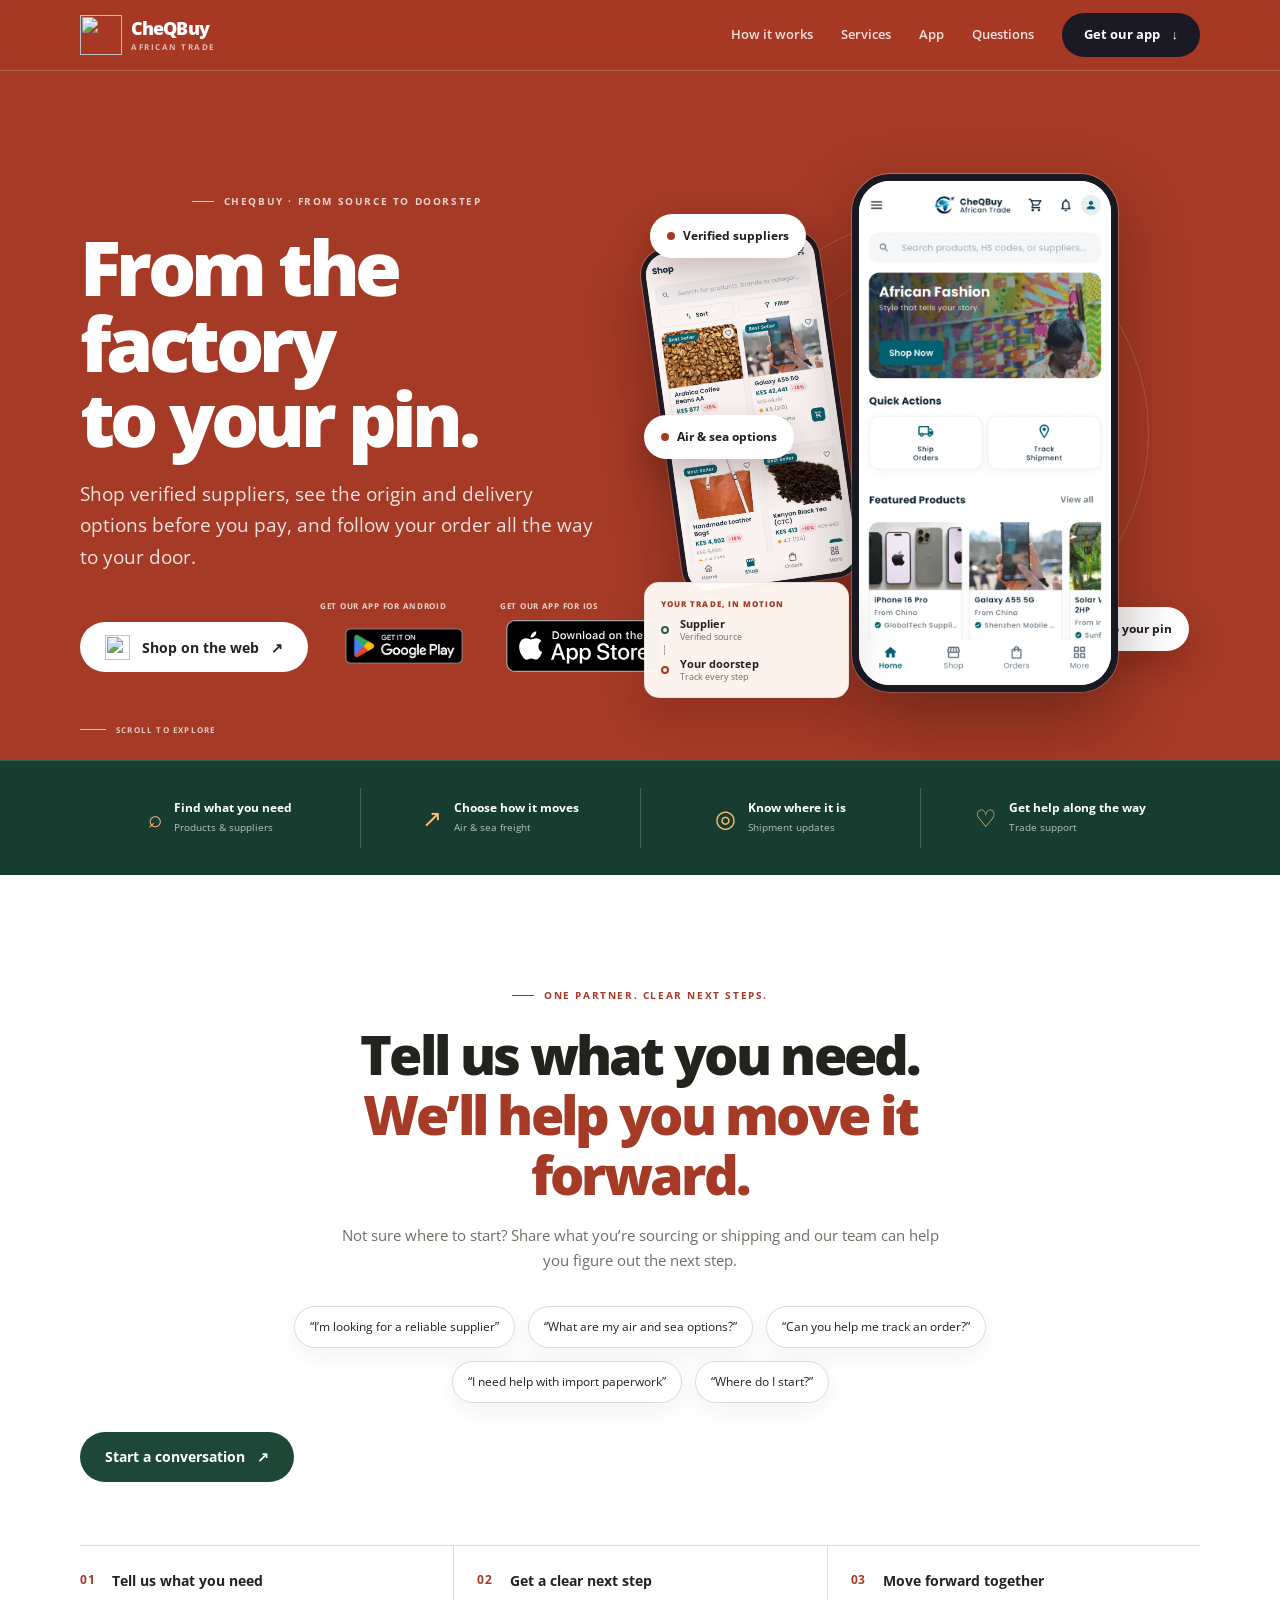
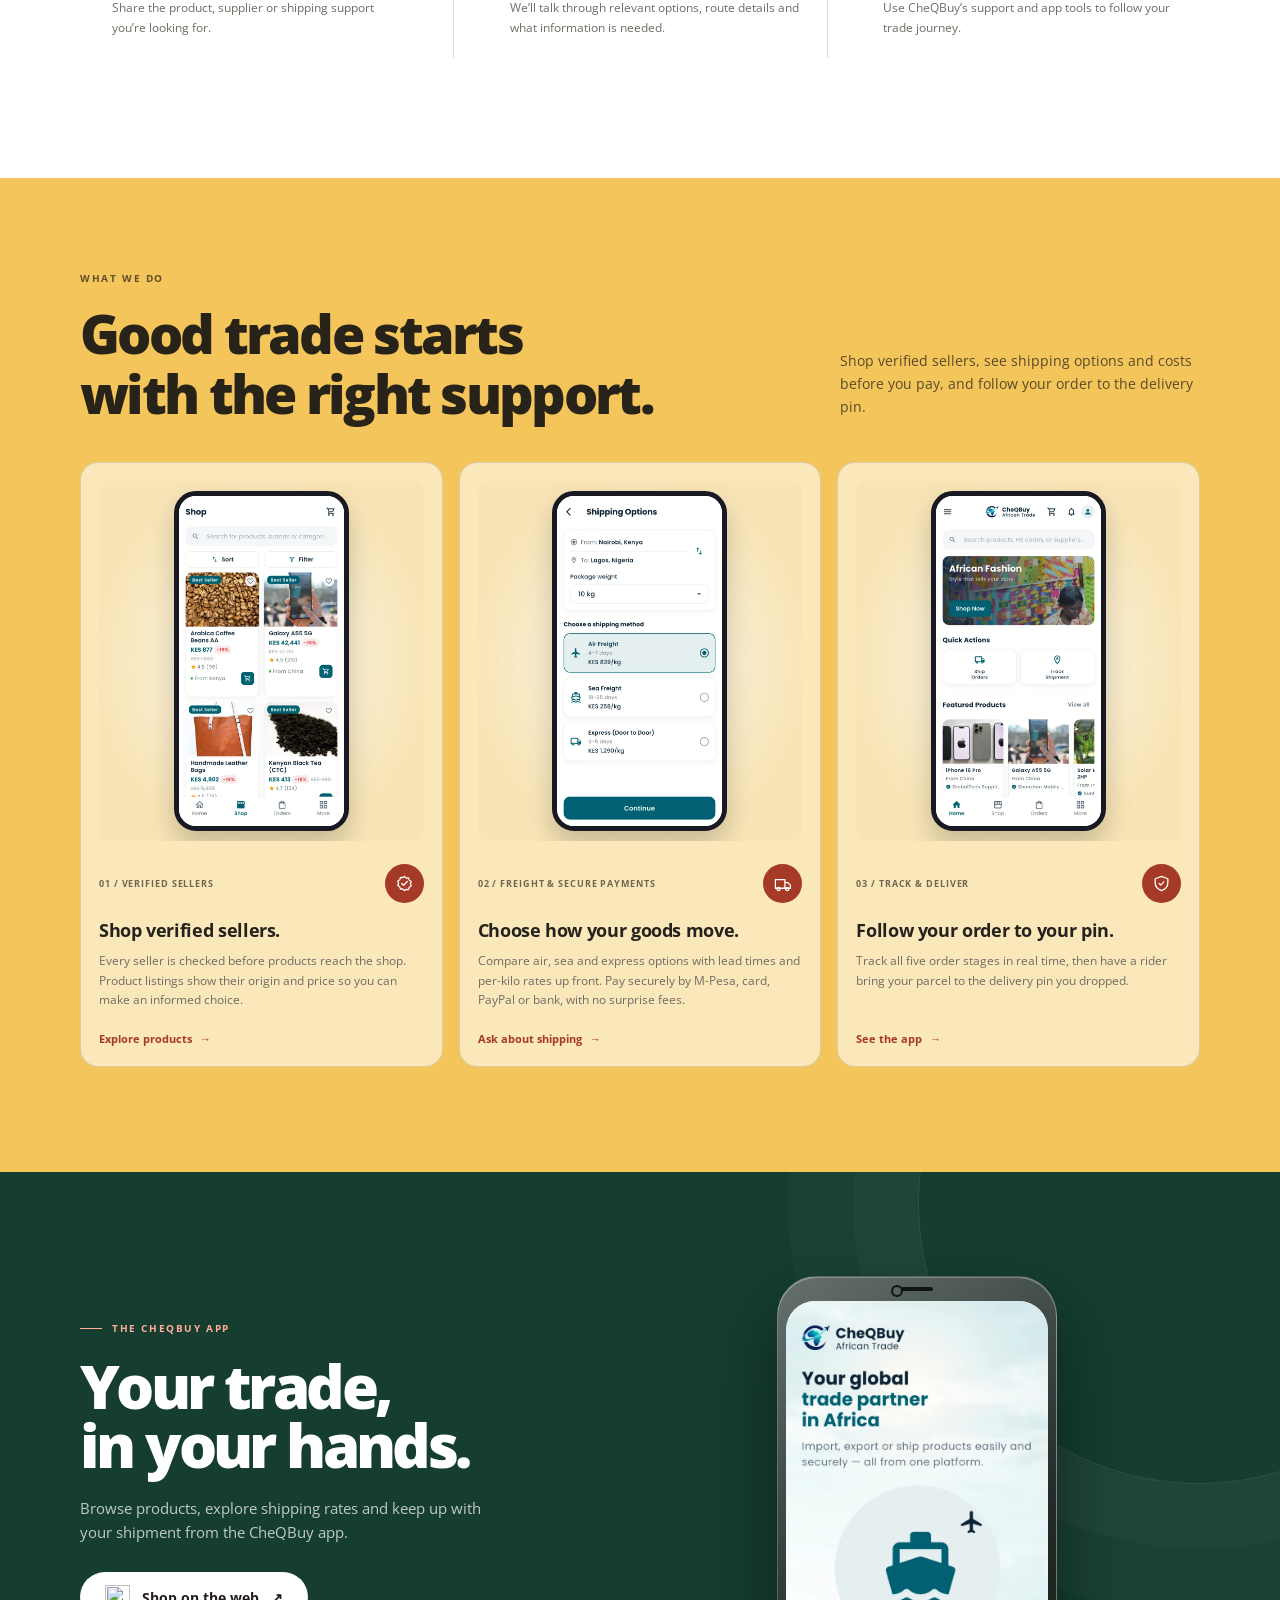
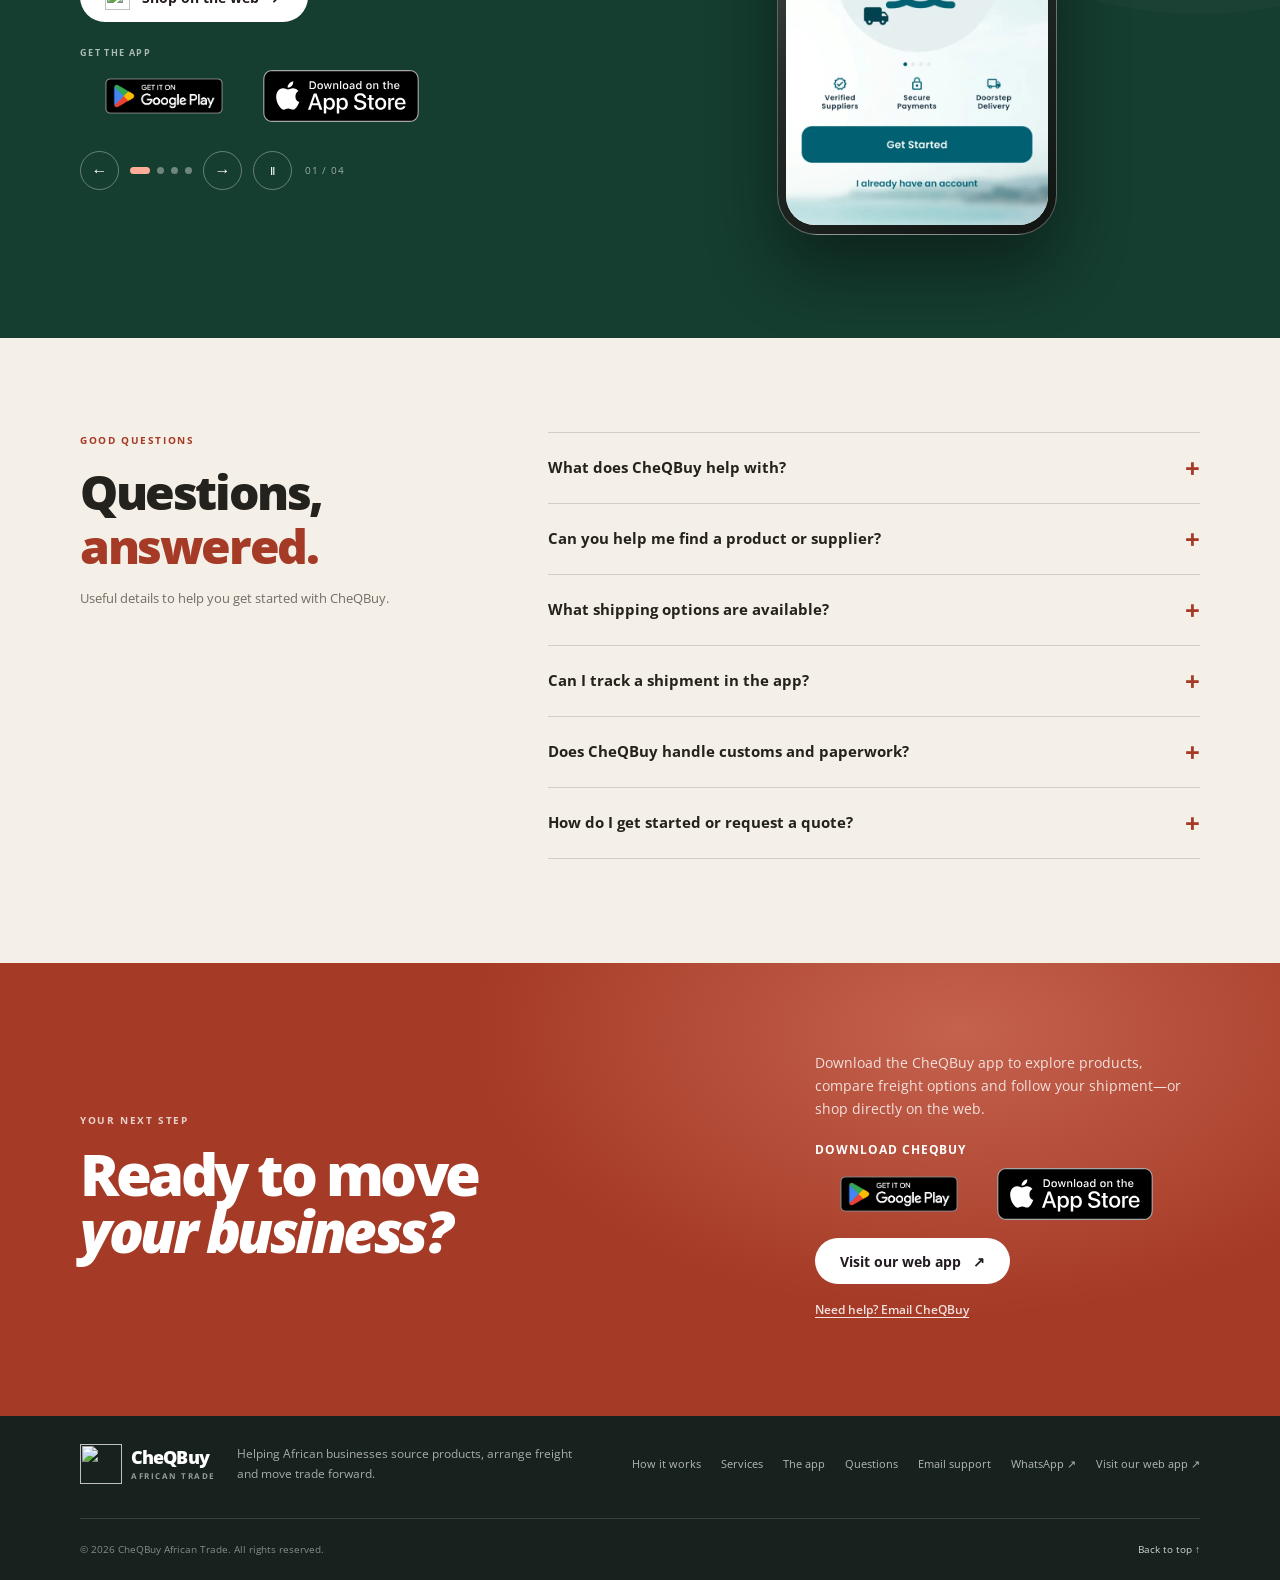
==== commit 0d364a25: "Add coming soon route and enlarge app badges" ====
--- a/index.html
+++ b/index.html
@@ -43,7 +43,7 @@
           <h1>From the factory<br>to your pin.</h1>
           <p class="hero-intro">Shop verified suppliers, see the origin and delivery options before you pay, and follow your order all the way to your door.</p>
           <div class="hero-actions">
-            <a class="button button-solid hero-web-button" href="webapp.html"><img src="img/logo.png" alt="" width="24" height="24">Shop on the web <span aria-hidden="true">↗</span></a>
+            <a class="button button-solid hero-web-button" href="coming-soon.html"><img src="img/logo.png" alt="" width="24" height="24">Shop on the web <span aria-hidden="true">↗</span></a>
             <div class="hero-download">
               <span class="download-label">GET OUR APP FOR ANDROID</span>
               <a class="store-badge" href="https://play.google.com/store/search?q=CheQBuy%20African%20Trade&amp;c=apps" target="_blank" rel="noopener noreferrer" aria-label="Get CheQBuy on Google Play">
@@ -119,7 +119,7 @@
             <div class="service-card-heading"><span class="service-number">01 / VERIFIED SELLERS</span><span class="service-icon" aria-hidden="true"><svg viewBox="0 0 24 24"><path d="m12 3 2.1 2.1 3-.1.9 2.8 2.5 1.7-1 2.8 1 2.8-2.5 1.7-.9 2.8-3-.1L12 21l-2.1-2.1-3 .1-.9-2.8-2.5-1.7 1-2.8-1-2.8 2.5-1.7.9-2.8 3 .1L12 3Z"/><path d="m8.5 12 2.3 2.3 4.8-4.8"/></svg></span></div>
             <h3>Shop verified sellers.</h3>
             <p>Every seller is checked before products reach the shop. Product listings show their origin and price so you can make an informed choice.</p>
-            <a class="service-link" href="webapp.html">Explore products <span aria-hidden="true">→</span></a>
+            <a class="service-link" href="coming-soon.html">Explore products <span aria-hidden="true">→</span></a>
           </article>
           <article class="service-card">
             <div class="service-image"><img src="img/app-gallery/site-shipping.webp" alt="CheQBuy app shipping options with air, sea and express delivery rates"></div>
@@ -145,7 +145,7 @@
           <p class="eyebrow"><span></span> THE CHEQBUY APP</p>
           <h2>Your trade,<br>in your hands.</h2>
           <p>Browse products, explore shipping rates and keep up with your shipment from the CheQBuy app.</p>
-          <a class="button button-light app-web-button" href="webapp.html"><img src="img/logo.png" alt="" width="24" height="24">Shop on the web <span aria-hidden="true">↗</span></a>
+          <a class="button button-light app-web-button" href="coming-soon.html"><img src="img/logo.png" alt="" width="24" height="24">Shop on the web <span aria-hidden="true">↗</span></a>
           <div class="download-block app-download">
             <span class="download-label">GET THE APP</span>
             <div class="store-badges">
@@ -229,7 +229,7 @@
               <img src="img/store-badges/app-store-badge.svg" alt="Download on the App Store">
             </a>
           </div>
-          <a class="button button-light contact-webapp" href="webapp.html">Visit our web app <span aria-hidden="true">↗</span></a>
+          <a class="button button-light contact-webapp" href="coming-soon.html">Visit our web app <span aria-hidden="true">↗</span></a>
           <a class="contact-email" href="mailto:Cheqbuy@gmail.com">Need help? Email CheQBuy</a>
         </div>
       </div>
@@ -252,7 +252,7 @@
         <a href="#questions">Questions</a>
         <a href="mailto:Cheqbuy@gmail.com">Email support</a>
         <a href="https://wa.me/254136854991" target="_blank" rel="noopener noreferrer">WhatsApp <span aria-hidden="true">↗</span></a>
-        <a href="webapp.html">Visit our web app <span aria-hidden="true">↗</span></a>
+        <a href="coming-soon.html">Visit our web app <span aria-hidden="true">↗</span></a>
       </nav>
     </div>
     <div class="wrap footer-bottom">
--- a/styles.css
+++ b/styles.css
@@ -54,10 +54,11 @@
 .hero .eyebrow { color: rgba(255,255,255,.76); }
 .hero h1, .about-copy h2, .app-copy h2, .contact-inner h2 { margin: 0; font: 800 clamp(54px, 6.4vw, 76px)/.99 var(--display); letter-spacing: -.06em; }
 .hero-intro { max-width: 530px; margin: 24px 0 0; color: rgba(255,255,255,.86); font-size: clamp(16px, 1.55vw, 19px); }
-.hero-actions { display: grid; grid-template-columns: max-content repeat(2, minmax(0, 1fr)); align-items: end; gap: 12px; margin-top: 26px; }
-.hero-download { min-width: 0; display: grid; justify-items: start; gap: 8px; }
+.hero-actions { display: grid; grid-template-columns: max-content 168px 168px; align-items: end; gap: 12px; margin-top: 26px; }
+.hero-download { width: 168px; display: grid; justify-items: start; gap: 8px; }
 .hero-download .download-label { color: rgba(255,255,255,.78); font-size: 8px; letter-spacing: .09em; white-space: nowrap; }
-.hero-download .store-badge img { width: min(134px, 100%); height: 40px; }
+.hero-download .store-badge { width: 168px; height: 52px; }
+.hero-download .store-badge img { width: 168px; height: 52px; }
 .hero-web-button { color: var(--ink); background: #fff; }
 .hero-web-button:hover { color: var(--ink); background: #f5eee7; }
 .hero-web-button img { width: 25px; height: 25px; object-fit: contain; }
@@ -159,7 +160,7 @@
 .store-badges { display: flex; flex-wrap: wrap; align-items: center; gap: 9px; }
 .store-badge { display: inline-flex; align-items: center; border-radius: 6px; transition: transform .18s ease, opacity .18s ease; }
 .store-badge:hover { transform: translateY(-2px); opacity: .88; }
-.store-badge img { width: 134px; height: 40px; object-fit: contain; }
+.store-badge img { width: 168px; height: 52px; object-fit: contain; }
 .app-carousel { min-width: 0; outline: none; }
 .app-carousel:focus-visible { outline: 2px solid var(--teal-light); outline-offset: 8px; }
 .carousel-stage { min-height: 610px; display: grid; place-items: center; }
@@ -204,7 +205,7 @@
 .contact-actions p { margin: 0 0 21px; color: rgba(255,255,255,.82); font-size: 14px; }
 .contact-download-title { margin: 0 0 10px; color: #fff; font: 700 12px/1.4 var(--display); letter-spacing: .08em; text-transform: uppercase; }
 .contact-store-badges { gap: 8px; }
-.contact-store-badges .store-badge img { width: 140px; height: 42px; }
+.contact-store-badges .store-badge img { width: 168px; height: 52px; }
 .contact-webapp { min-height: 46px; margin-top: 18px; }
 .contact-email { display: block; width: fit-content; margin-top: 16px; color: rgba(255,255,255,.85); font-size: 12px; font-weight: 600; text-decoration: underline; text-underline-offset: 3px; }
 
@@ -269,7 +270,7 @@
   .hero-float { padding: 10px 13px; font-size: 11px; }
   .hero-route-card { left: -12px; width: 190px; }
   .hero-phone-secondary { left: -2%; width: min(42%, 162px); }
-  .hero-actions { grid-template-columns: repeat(2, minmax(0, max-content)); justify-content: flex-start; }
+  .hero-actions { grid-template-columns: repeat(2, 168px); justify-content: flex-start; }
   .hero-web-button { grid-column: 1 / -1; justify-self: start; }
   .section-heading { align-items: flex-start; flex-direction: column; gap: 14px; }
   .section-heading > p { max-width: 600px; }
@@ -332,7 +333,7 @@
   .contact-inner { align-items: flex-start; flex-direction: column; gap: 22px; }
   .contact-inner h2 { font-size: 40px; }
   .contact-actions { width: 100%; }
-  .contact-store-badges .store-badge img { width: min(140px, 42vw); height: auto; }
+  .contact-store-badges .store-badge img { width: min(168px, 42vw); height: 52px; }
   .footer-main { gap: 20px; padding-block: 34px 28px; }
   .footer-about { align-items: flex-start; flex-direction: column; gap: 12px; }
   .footer-column { gap: 10px 18px; }
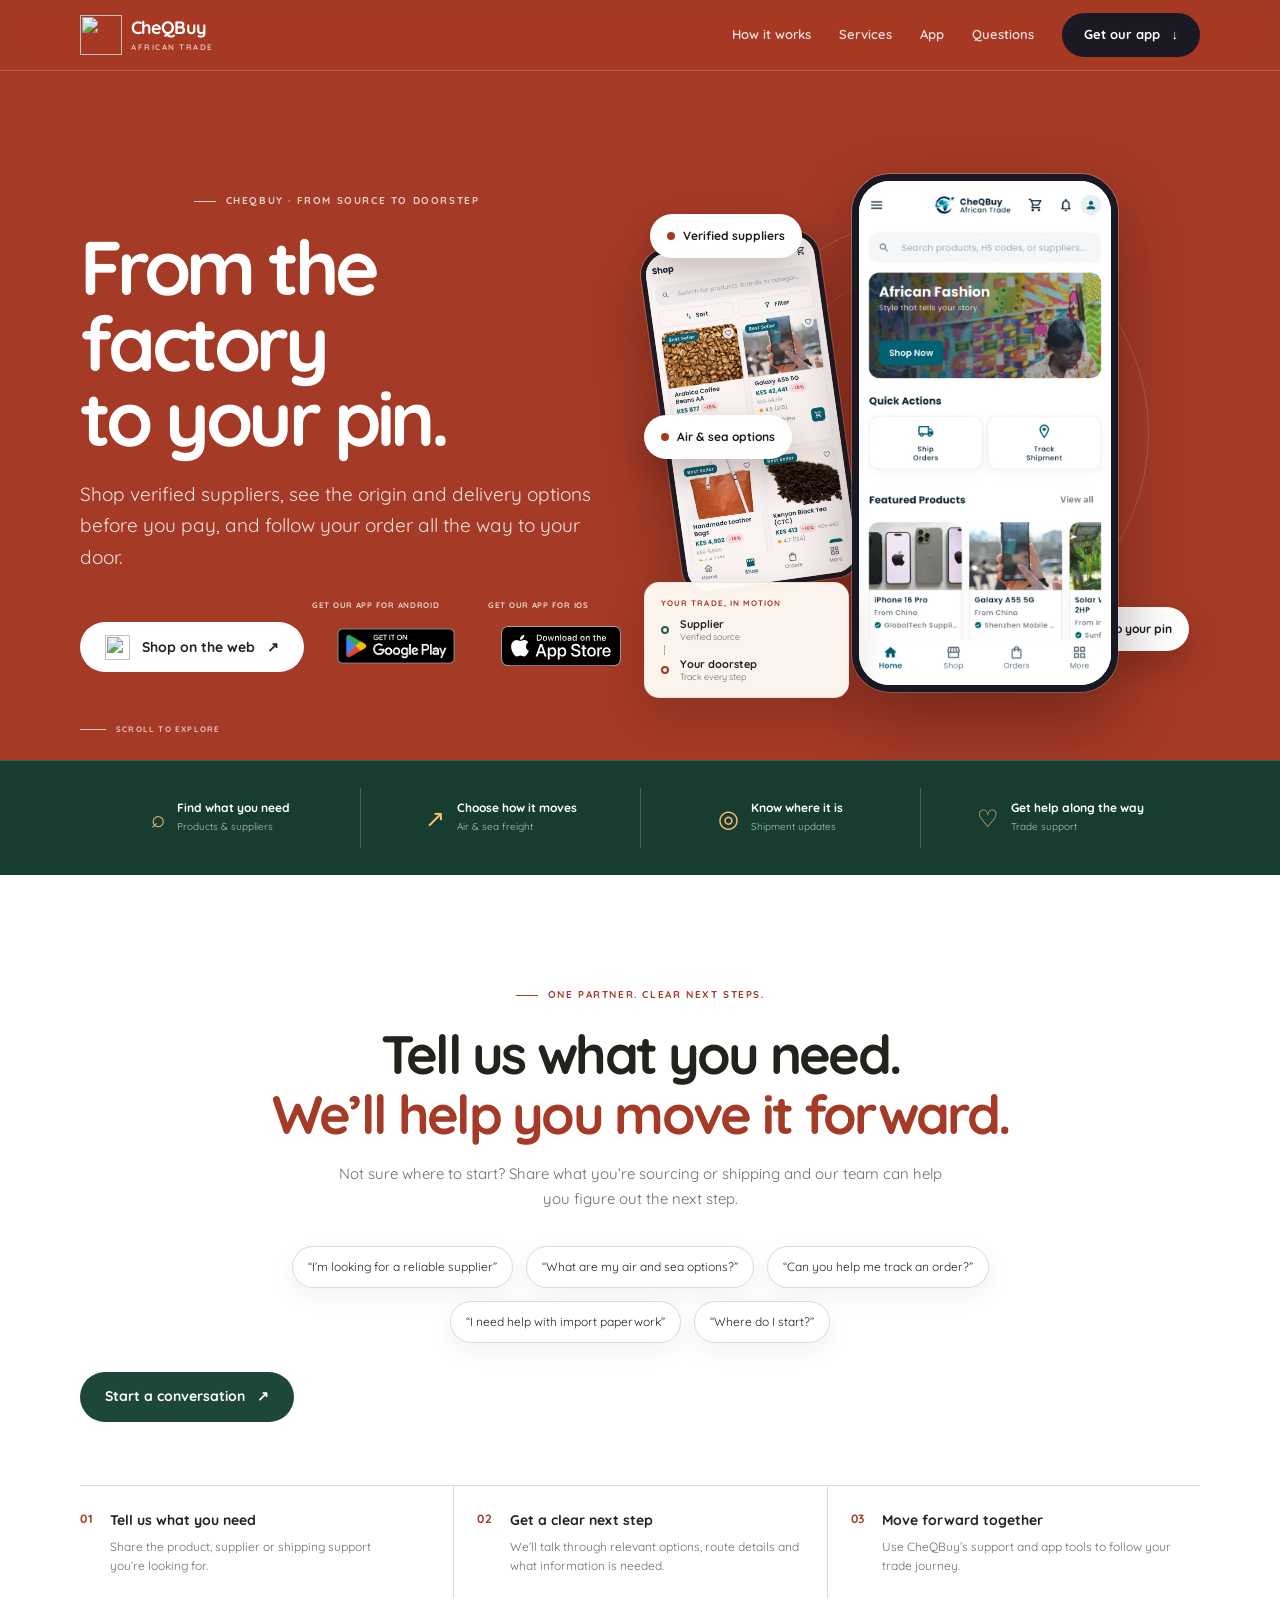
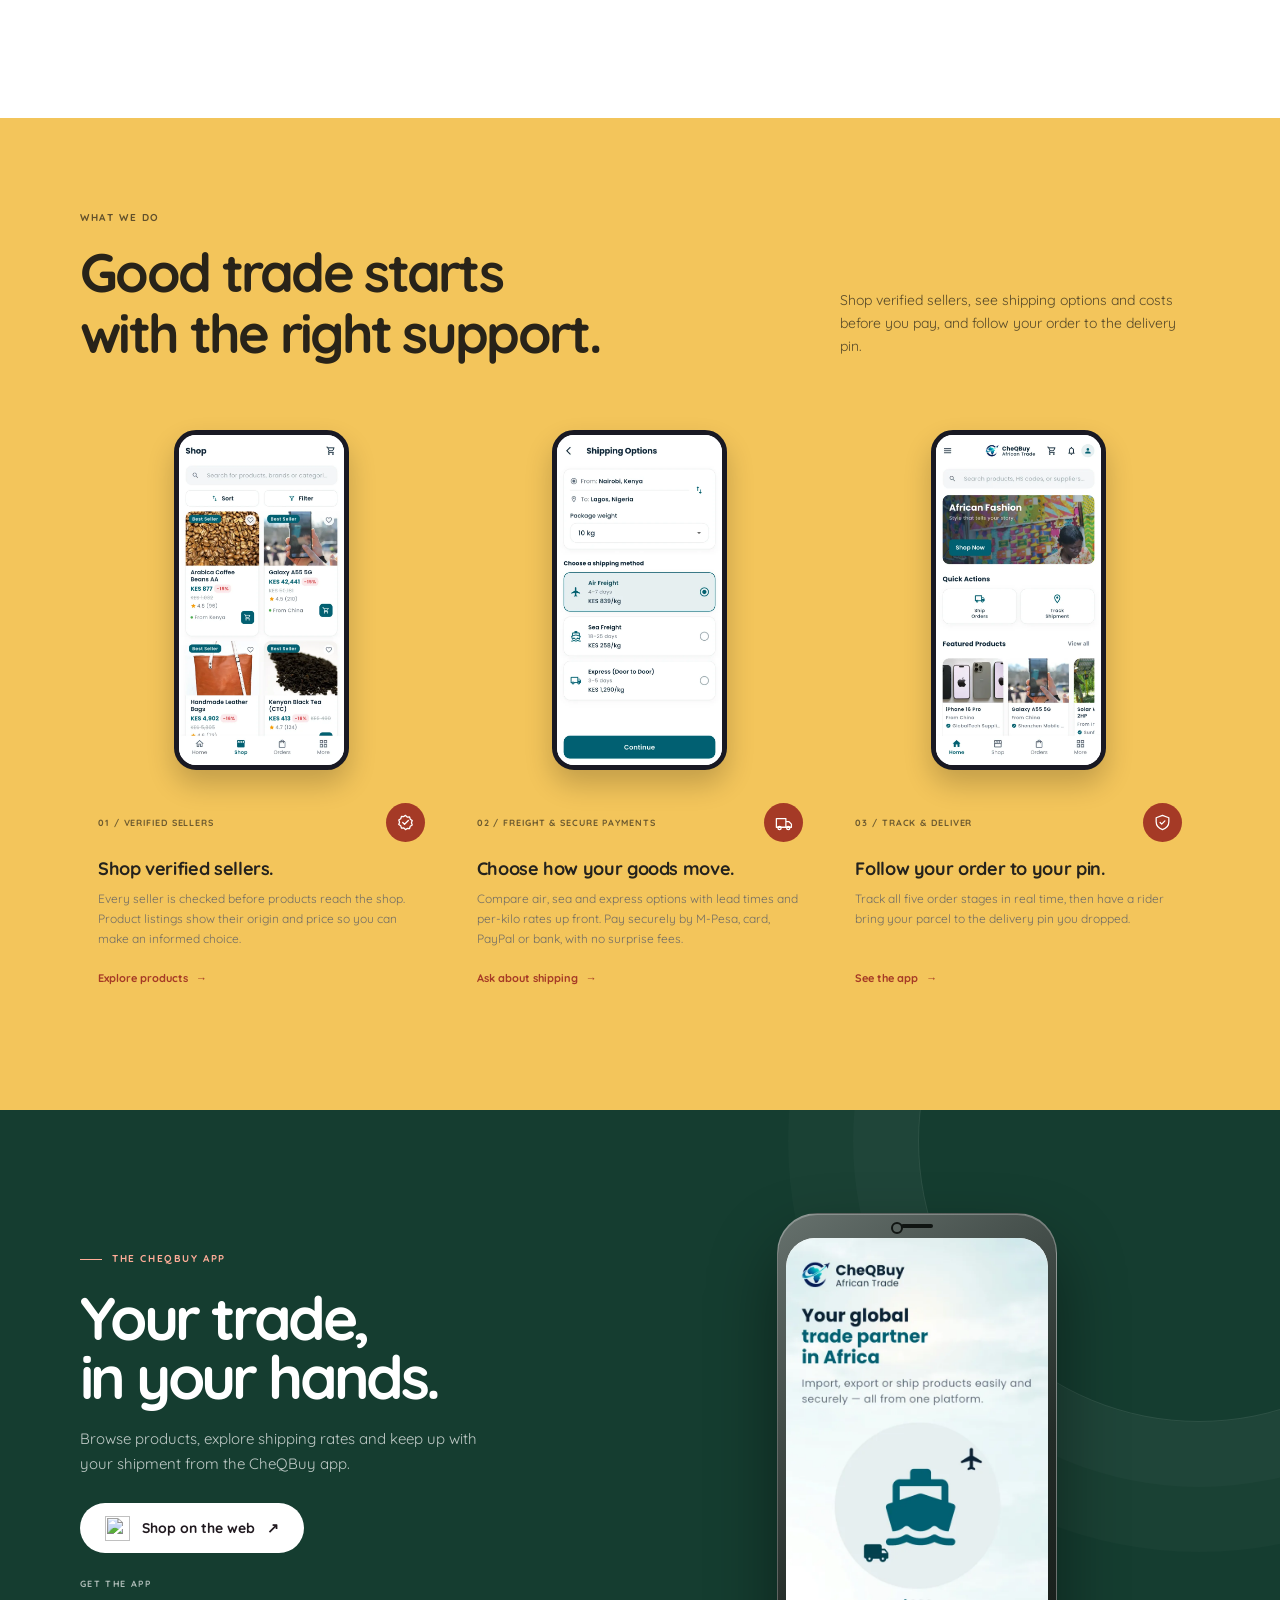
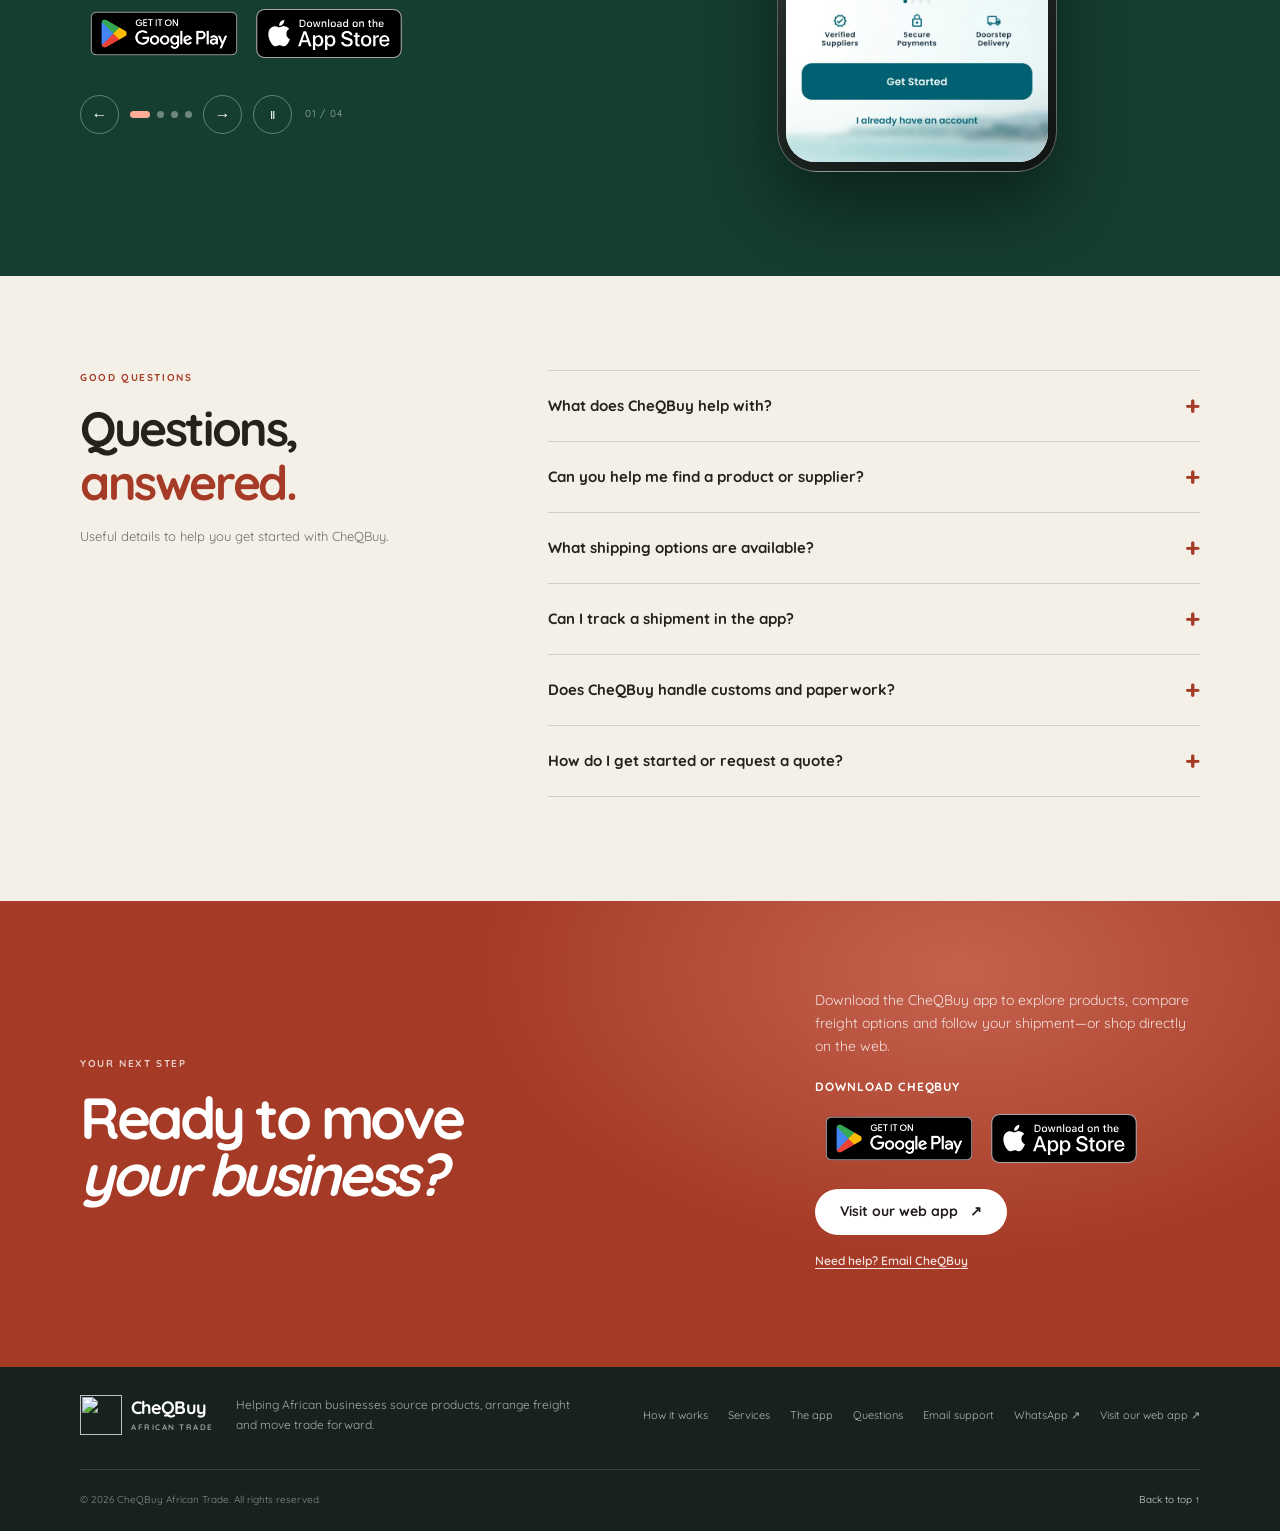
==== commit 217c4d1d: "Align store badges and standardize site styling Co-authored-by: Copilot <223556219+Copilot@users.nor" ====
--- a/index.html
+++ b/index.html
@@ -12,8 +12,8 @@
   <link rel="icon" type="image/png" href="img/logo.png">
   <link rel="preconnect" href="https://fonts.googleapis.com">
   <link rel="preconnect" href="https://fonts.gstatic.com" crossorigin>
-  <link href="https://fonts.googleapis.com/css2?family=Open+Sans:wght@400;500;600;700;800&display=swap" rel="stylesheet">
-  <link rel="stylesheet" href="styles.css?v=16">
+  <link href="https://fonts.googleapis.com/css2?family=Quicksand:wght@300..700&display=swap" rel="stylesheet">
+  <link rel="stylesheet" href="styles.css?v=24">
 </head>
 <body>
   <header class="site-header">
@@ -43,7 +43,7 @@
           <h1>From the factory<br>to your pin.</h1>
           <p class="hero-intro">Shop verified suppliers, see the origin and delivery options before you pay, and follow your order all the way to your door.</p>
           <div class="hero-actions">
-            <a class="button button-solid hero-web-button" href="coming-soon.html"><img src="img/logo.png" alt="" width="24" height="24">Shop on the web <span aria-hidden="true">↗</span></a>
+            <a class="button button-solid hero-web-button" href="coming-soon/"><img src="img/logo.png" alt="" width="24" height="24">Shop on the web <span aria-hidden="true">↗</span></a>
             <div class="hero-download">
               <span class="download-label">GET OUR APP FOR ANDROID</span>
               <a class="store-badge" href="https://play.google.com/store/search?q=CheQBuy%20African%20Trade&amp;c=apps" target="_blank" rel="noopener noreferrer" aria-label="Get CheQBuy on Google Play">
@@ -52,7 +52,7 @@
             </div>
             <div class="hero-download">
               <span class="download-label">GET OUR APP FOR IOS</span>
-              <a class="store-badge" href="https://apps.apple.com/us/search?term=CheQBuy%20African%20Trade" target="_blank" rel="noopener noreferrer" aria-label="Get CheQBuy on the App Store">
+              <a class="store-badge app-store-badge" href="https://apps.apple.com/us/search?term=CheQBuy%20African%20Trade" target="_blank" rel="noopener noreferrer" aria-label="Get CheQBuy on the App Store">
                 <img src="img/store-badges/app-store-badge.svg" alt="Download on the App Store">
               </a>
             </div>
@@ -119,7 +119,7 @@
             <div class="service-card-heading"><span class="service-number">01 / VERIFIED SELLERS</span><span class="service-icon" aria-hidden="true"><svg viewBox="0 0 24 24"><path d="m12 3 2.1 2.1 3-.1.9 2.8 2.5 1.7-1 2.8 1 2.8-2.5 1.7-.9 2.8-3-.1L12 21l-2.1-2.1-3 .1-.9-2.8-2.5-1.7 1-2.8-1-2.8 2.5-1.7.9-2.8 3 .1L12 3Z"/><path d="m8.5 12 2.3 2.3 4.8-4.8"/></svg></span></div>
             <h3>Shop verified sellers.</h3>
             <p>Every seller is checked before products reach the shop. Product listings show their origin and price so you can make an informed choice.</p>
-            <a class="service-link" href="coming-soon.html">Explore products <span aria-hidden="true">→</span></a>
+            <a class="service-link" href="coming-soon/">Explore products <span aria-hidden="true">→</span></a>
           </article>
           <article class="service-card">
             <div class="service-image"><img src="img/app-gallery/site-shipping.webp" alt="CheQBuy app shipping options with air, sea and express delivery rates"></div>
@@ -145,14 +145,14 @@
           <p class="eyebrow"><span></span> THE CHEQBUY APP</p>
           <h2>Your trade,<br>in your hands.</h2>
           <p>Browse products, explore shipping rates and keep up with your shipment from the CheQBuy app.</p>
-          <a class="button button-light app-web-button" href="coming-soon.html"><img src="img/logo.png" alt="" width="24" height="24">Shop on the web <span aria-hidden="true">↗</span></a>
+          <a class="button button-light app-web-button" href="coming-soon/"><img src="img/logo.png" alt="" width="24" height="24">Shop on the web <span aria-hidden="true">↗</span></a>
           <div class="download-block app-download">
             <span class="download-label">GET THE APP</span>
             <div class="store-badges">
               <a class="store-badge" href="https://play.google.com/store/search?q=CheQBuy%20African%20Trade&amp;c=apps" target="_blank" rel="noopener noreferrer" aria-label="Find CheQBuy on Google Play">
                 <img src="img/store-badges/google-play-badge.png" alt="Get it on Google Play">
               </a>
-              <a class="store-badge" href="https://apps.apple.com/us/search?term=CheQBuy%20African%20Trade" target="_blank" rel="noopener noreferrer" aria-label="Find CheQBuy on the App Store">
+              <a class="store-badge app-store-badge" href="https://apps.apple.com/us/search?term=CheQBuy%20African%20Trade" target="_blank" rel="noopener noreferrer" aria-label="Find CheQBuy on the App Store">
                 <img src="img/store-badges/app-store-badge.svg" alt="Download on the App Store">
               </a>
             </div>
@@ -225,11 +225,11 @@
             <a class="store-badge" href="https://play.google.com/store/search?q=CheQBuy%20African%20Trade&amp;c=apps" target="_blank" rel="noopener noreferrer" aria-label="Find CheQBuy on Google Play">
               <img src="img/store-badges/google-play-badge.png" alt="Get it on Google Play">
             </a>
-            <a class="store-badge" href="https://apps.apple.com/us/search?term=CheQBuy%20African%20Trade" target="_blank" rel="noopener noreferrer" aria-label="Find CheQBuy on the App Store">
+            <a class="store-badge app-store-badge" href="https://apps.apple.com/us/search?term=CheQBuy%20African%20Trade" target="_blank" rel="noopener noreferrer" aria-label="Find CheQBuy on the App Store">
               <img src="img/store-badges/app-store-badge.svg" alt="Download on the App Store">
             </a>
           </div>
-          <a class="button button-light contact-webapp" href="coming-soon.html">Visit our web app <span aria-hidden="true">↗</span></a>
+          <a class="button button-light contact-webapp" href="coming-soon/">Visit our web app <span aria-hidden="true">↗</span></a>
           <a class="contact-email" href="mailto:Cheqbuy@gmail.com">Need help? Email CheQBuy</a>
         </div>
       </div>
@@ -252,7 +252,7 @@
         <a href="#questions">Questions</a>
         <a href="mailto:Cheqbuy@gmail.com">Email support</a>
         <a href="https://wa.me/254136854991" target="_blank" rel="noopener noreferrer">WhatsApp <span aria-hidden="true">↗</span></a>
-        <a href="coming-soon.html">Visit our web app <span aria-hidden="true">↗</span></a>
+        <a href="coming-soon/">Visit our web app <span aria-hidden="true">↗</span></a>
       </nav>
     </div>
     <div class="wrap footer-bottom">
--- a/styles.css
+++ b/styles.css
@@ -9,8 +9,10 @@
   --soft: #fff;
   --line: rgba(36, 34, 29, .16);
   --orange: #e85a41;
-  --sans: "Open Sans", Arial, sans-serif;
-  --display: "Open Sans", Arial, sans-serif;
+  --sans: "Quicksand", sans-serif;
+  --display: "Quicksand", sans-serif;
+  --store-google-width: 168px;
+  --store-apple-width: 146px;
 }
 
 * { box-sizing: border-box; }
@@ -26,7 +28,7 @@
 .site-header { position: fixed; inset: 0 0 auto; z-index: 20; color: #fff; background: rgba(165, 58, 38, .94); border-bottom: 1px solid rgba(255,255,255,.2); backdrop-filter: saturate(1.35) blur(14px); transition: background .35s ease, border-color .35s ease; }
 .site-header.is-scrolled { color: var(--ink); background: rgba(255,250,243,.94); border-color: var(--line); }
 .header-inner { min-height: 70px; display: flex; align-items: center; justify-content: space-between; gap: 30px; }
-.brand { display: inline-flex; align-items: center; gap: 9px; flex: none; color: #fff; font: 800 18px/1 var(--display); letter-spacing: -.05em; }
+.brand { display: inline-flex; align-items: center; gap: 9px; flex: none; color: #fff; font: 700 18px/1 var(--display); letter-spacing: -.05em; }
 .brand img { width: 42px; height: 40px; object-fit: contain; }
 .brand small { display: block; margin-top: 6px; color: rgba(255,255,255,.67); font: 700 8px/1 var(--sans); letter-spacing: .19em; }
 .site-header.is-scrolled .brand { color: var(--ink); }
@@ -52,13 +54,14 @@
 .eyebrow > span { width: 22px; height: 1px; background: currentColor; }
 .eyebrow-dark { color: var(--teal-dark); }
 .hero .eyebrow { color: rgba(255,255,255,.76); }
-.hero h1, .about-copy h2, .app-copy h2, .contact-inner h2 { margin: 0; font: 800 clamp(54px, 6.4vw, 76px)/.99 var(--display); letter-spacing: -.06em; }
+.hero h1, .about-copy h2, .app-copy h2, .contact-inner h2 { margin: 0; font: 700 clamp(54px, 6.4vw, 76px)/.99 var(--display); letter-spacing: -.06em; }
 .hero-intro { max-width: 530px; margin: 24px 0 0; color: rgba(255,255,255,.86); font-size: clamp(16px, 1.55vw, 19px); }
-.hero-actions { display: grid; grid-template-columns: max-content 168px 168px; align-items: end; gap: 12px; margin-top: 26px; }
+.hero-actions { display: grid; grid-template-columns: max-content var(--store-google-width) var(--store-apple-width); align-items: end; gap: 8px; margin-top: 26px; }
 .hero-download { width: 168px; display: grid; justify-items: start; gap: 8px; }
+.hero-actions .hero-download:last-child { width: var(--store-apple-width); }
 .hero-download .download-label { color: rgba(255,255,255,.78); font-size: 8px; letter-spacing: .09em; white-space: nowrap; }
-.hero-download .store-badge { width: 168px; height: 52px; }
-.hero-download .store-badge img { width: 168px; height: 52px; }
+.hero-download .store-badge { height: 52px; justify-content: center; }
+.hero-download .store-badge img { width: auto; max-width: 100%; max-height: 52px; }
 .hero-web-button { color: var(--ink); background: #fff; }
 .hero-web-button:hover { color: var(--ink); background: #f5eee7; }
 .hero-web-button img { width: 25px; height: 25px; object-fit: contain; }
@@ -80,7 +83,7 @@
 .hero-float-two { top: 47%; left: 0; animation-delay: -2s; }
 .hero-float-three { right: 2%; bottom: 13%; animation-delay: -4s; }
 .hero-route-card { position: absolute; z-index: 3; left: 0; bottom: 5%; display: grid; grid-template-columns: 1fr; gap: 7px; width: 205px; padding: 14px 16px; border: 1px solid rgba(36,34,29,.08); border-radius: 15px; color: var(--ink); background: rgba(255,250,243,.97); box-shadow: 0 18px 42px rgba(48,17,11,.2); animation: route-card-enter .7s .2s both, phone-float 7s ease-in-out 1s infinite; }
-.route-card-kicker { color: var(--teal-dark); font-size: 8px; font-weight: 800; letter-spacing: .13em; }
+.route-card-kicker { color: var(--teal-dark); font-size: 8px; font-weight: 700; letter-spacing: .13em; }
 .route-card-stop { display: grid; grid-template-columns: 10px 1fr; align-items: center; column-gap: 9px; }
 .route-card-stop i { grid-row: span 2; width: 8px; height: 8px; border: 2px solid #28614b; border-radius: 50%; }
 .route-card-stop:last-child i { border-color: var(--teal-dark); }
@@ -103,7 +106,7 @@
 .journey-section { padding: 112px 0 120px; color: var(--ink); background: #fff; }
 .journey-intro { max-width: 760px; margin: 0 auto; text-align: center; }
 .journey-intro .eyebrow { color: var(--teal-dark); }
-.journey-intro h2, .section-heading h2, .questions-heading h2 { margin: 0; font: 800 clamp(36px, 5vw, 54px)/1.12 var(--display); letter-spacing: -.05em; }
+.journey-intro h2, .section-heading h2, .questions-heading h2 { margin: 0; font: 700 clamp(36px, 5vw, 54px)/1.12 var(--display); letter-spacing: -.05em; }
 .journey-intro h2 em { color: var(--teal-dark); font-style: normal; }
 .journey-intro > p:last-child { max-width: 620px; margin: 18px auto 0; color: var(--muted); font-size: 15px; }
 .prompt-cloud { display: flex; flex-wrap: wrap; justify-content: center; gap: 13px; max-width: 900px; margin: 34px auto 0; }
@@ -131,11 +134,16 @@
 .section-heading h2 { max-width: 650px; }
 .section-heading > p { max-width: 360px; margin: 0 0 5px; color: rgba(40,35,25,.76); font-size: 14px; }
 .service-grid { display: grid; grid-template-columns: repeat(3, minmax(0,1fr)); gap: 16px; }
-.service-card { min-width: 0; display: flex; flex-direction: column; padding: 18px; border: 1px solid rgba(40,35,25,.14); border-radius: 18px; background: rgba(255,255,255,.58); transition: transform .35s cubic-bezier(.2,.7,.2,1), background .25s ease, box-shadow .25s ease; }
-.service-card:hover { background: #fff; box-shadow: 0 20px 50px rgba(83,58,14,.12); transform: translateY(-6px); }
-.service-image { height: 360px; display: grid; place-items: center; overflow: hidden; margin-bottom: 23px; border-radius: 11px; background: radial-gradient(ellipse at center, rgba(255,255,255,.75), rgba(246,227,180,.55) 72%); }
-.service-image img { width: auto; height: calc(100% - 20px); max-width: calc(100% - 30px); max-height: 340px; border: 5px solid #191923; border-radius: 22px; background: #fff; box-shadow: 0 14px 28px rgba(0,0,0,.2); object-fit: contain; transition: transform .45s cubic-bezier(.2,.7,.2,1); }
+.service-card { min-width: 0; display: flex; flex-direction: column; padding: 18px; }
+.service-image { height: 360px; display: grid; place-items: center; overflow: visible; margin-bottom: 23px; }
+.service-image img { width: auto; height: calc(100% - 20px); max-width: calc(100% - 30px); max-height: 340px; border: 5px solid #191923; border-radius: 22px; background: #fff; box-shadow: 0 14px 28px rgba(0,0,0,.2); object-fit: contain; animation: service-phone-float 6s ease-in-out infinite; transition: transform .45s cubic-bezier(.2,.7,.2,1); }
 .service-card:hover .service-image img { transform: scale(1.035) rotate(-1deg); }
+.service-card:nth-child(2) .service-image img { animation-delay: -2s; }
+.service-card:nth-child(3) .service-image img { animation-delay: -4s; }
+@keyframes service-phone-float {
+  0%, 100% { translate: 0 0; }
+  50% { translate: 0 -8px; }
+}
 .service-card-heading { display: flex; justify-content: space-between; align-items: center; gap: 8px; }
 .service-number { color: rgba(40,35,25,.66); font: 700 9px var(--display); letter-spacing: .1em; }
 .service-icon { width: 39px; height: 39px; display: grid; flex: none; place-items: center; border-radius: 50%; color: #fff; background: #a53a26; }
@@ -157,10 +165,11 @@
 .app-download .download-label { color: rgba(255,255,255,.65); }
 .download-block { display: grid; gap: 9px; }
 .download-label { color: var(--muted); font-size: 9px; font-weight: 700; letter-spacing: .15em; }
-.store-badges { display: flex; flex-wrap: wrap; align-items: center; gap: 9px; }
-.store-badge { display: inline-flex; align-items: center; border-radius: 6px; transition: transform .18s ease, opacity .18s ease; }
+.store-badges { display: flex; flex-wrap: wrap; align-items: center; gap: 8px; }
+.store-badge { display: inline-flex; flex: 0 1 var(--store-google-width); align-items: center; width: var(--store-google-width); border-radius: 6px; transition: transform .18s ease, opacity .18s ease; }
 .store-badge:hover { transform: translateY(-2px); opacity: .88; }
-.store-badge img { width: 168px; height: 52px; object-fit: contain; }
+.store-badge img { display: block; width: 100%; height: auto; object-fit: contain; }
+.store-badge.app-store-badge { flex-basis: var(--store-apple-width); width: var(--store-apple-width); }
 .app-carousel { min-width: 0; outline: none; }
 .app-carousel:focus-visible { outline: 2px solid var(--teal-light); outline-offset: 8px; }
 .carousel-stage { min-height: 610px; display: grid; place-items: center; }
@@ -204,8 +213,6 @@
 .contact-actions { width: min(100%, 385px); }
 .contact-actions p { margin: 0 0 21px; color: rgba(255,255,255,.82); font-size: 14px; }
 .contact-download-title { margin: 0 0 10px; color: #fff; font: 700 12px/1.4 var(--display); letter-spacing: .08em; text-transform: uppercase; }
-.contact-store-badges { gap: 8px; }
-.contact-store-badges .store-badge img { width: 168px; height: 52px; }
 .contact-webapp { min-height: 46px; margin-top: 18px; }
 .contact-email { display: block; width: fit-content; margin-top: 16px; color: rgba(255,255,255,.85); font-size: 12px; font-weight: 600; text-decoration: underline; text-underline-offset: 3px; }
 
@@ -253,6 +260,7 @@
 }
 
 @media (max-width: 900px) {
+  :root { --store-google-width: clamp(120px, 20.5vw, 168px); --store-apple-width: calc(var(--store-google-width) * .869); }
   .header-inner { min-height: 72px; }
   .menu-toggle { width: 42px; height: 42px; display: grid; align-content: center; justify-items: center; gap: 6px; border: 1px solid rgba(255,255,255,.35); border-radius: 50%; background: transparent; cursor: pointer; }
   .menu-toggle span { width: 17px; height: 1.5px; background: #fff; transition: transform .2s ease; }
@@ -270,8 +278,10 @@
   .hero-float { padding: 10px 13px; font-size: 11px; }
   .hero-route-card { left: -12px; width: 190px; }
   .hero-phone-secondary { left: -2%; width: min(42%, 162px); }
-  .hero-actions { grid-template-columns: repeat(2, 168px); justify-content: flex-start; }
+  .hero-actions { grid-template-columns: repeat(2, minmax(0, 1fr)); justify-content: flex-start; gap: 8px; }
   .hero-web-button { grid-column: 1 / -1; justify-self: start; }
+  .hero-download { width: 100%; min-width: 0; }
+  .hero-download .store-badge { max-width: 100%; }
   .section-heading { align-items: flex-start; flex-direction: column; gap: 14px; }
   .section-heading > p { max-width: 600px; }
   .service-grid { grid-template-columns: repeat(2, minmax(0,1fr)); }
@@ -292,7 +302,7 @@
   .hero-intro { margin-inline: auto; }
   .hero-actions { grid-template-columns: repeat(2, minmax(0, 1fr)); justify-content: center; gap: 12px; margin-top: 22px; }
   .hero-web-button { grid-column: 1 / -1; justify-self: center; }
-  .hero-download { justify-items: center; }
+  .hero-download { width: 100%; min-width: 0; justify-items: center; }
   .hero-visual { min-height: 490px; justify-content: center; margin-top: 6px; padding-right: 0; }
   .hero-phone-main { width: min(76%, 260px); }
   .hero-phone-secondary, .hero-route-card { display: none; }
@@ -314,7 +324,7 @@
   .journey-step + .journey-step { padding-left: 0; border-left: 0; border-top: 1px solid var(--line); }
   .service-grid { grid-template-columns: 1fr; gap: 13px; }
   .service-card:last-child { grid-column: auto; }
-  .service-card { padding: 14px; }
+  .service-card { padding: 14px 8px; }
   .service-image, .service-card:last-child .service-image { height: 360px; }
   .app-grid { grid-template-columns: minmax(0,1fr); gap: 20px; padding-block: 62px 38px; }
   .app-copy { max-width: none; }
@@ -333,7 +343,6 @@
   .contact-inner { align-items: flex-start; flex-direction: column; gap: 22px; }
   .contact-inner h2 { font-size: 40px; }
   .contact-actions { width: 100%; }
-  .contact-store-badges .store-badge img { width: min(168px, 42vw); height: 52px; }
   .footer-main { gap: 20px; padding-block: 34px 28px; }
   .footer-about { align-items: flex-start; flex-direction: column; gap: 12px; }
   .footer-column { gap: 10px 18px; }
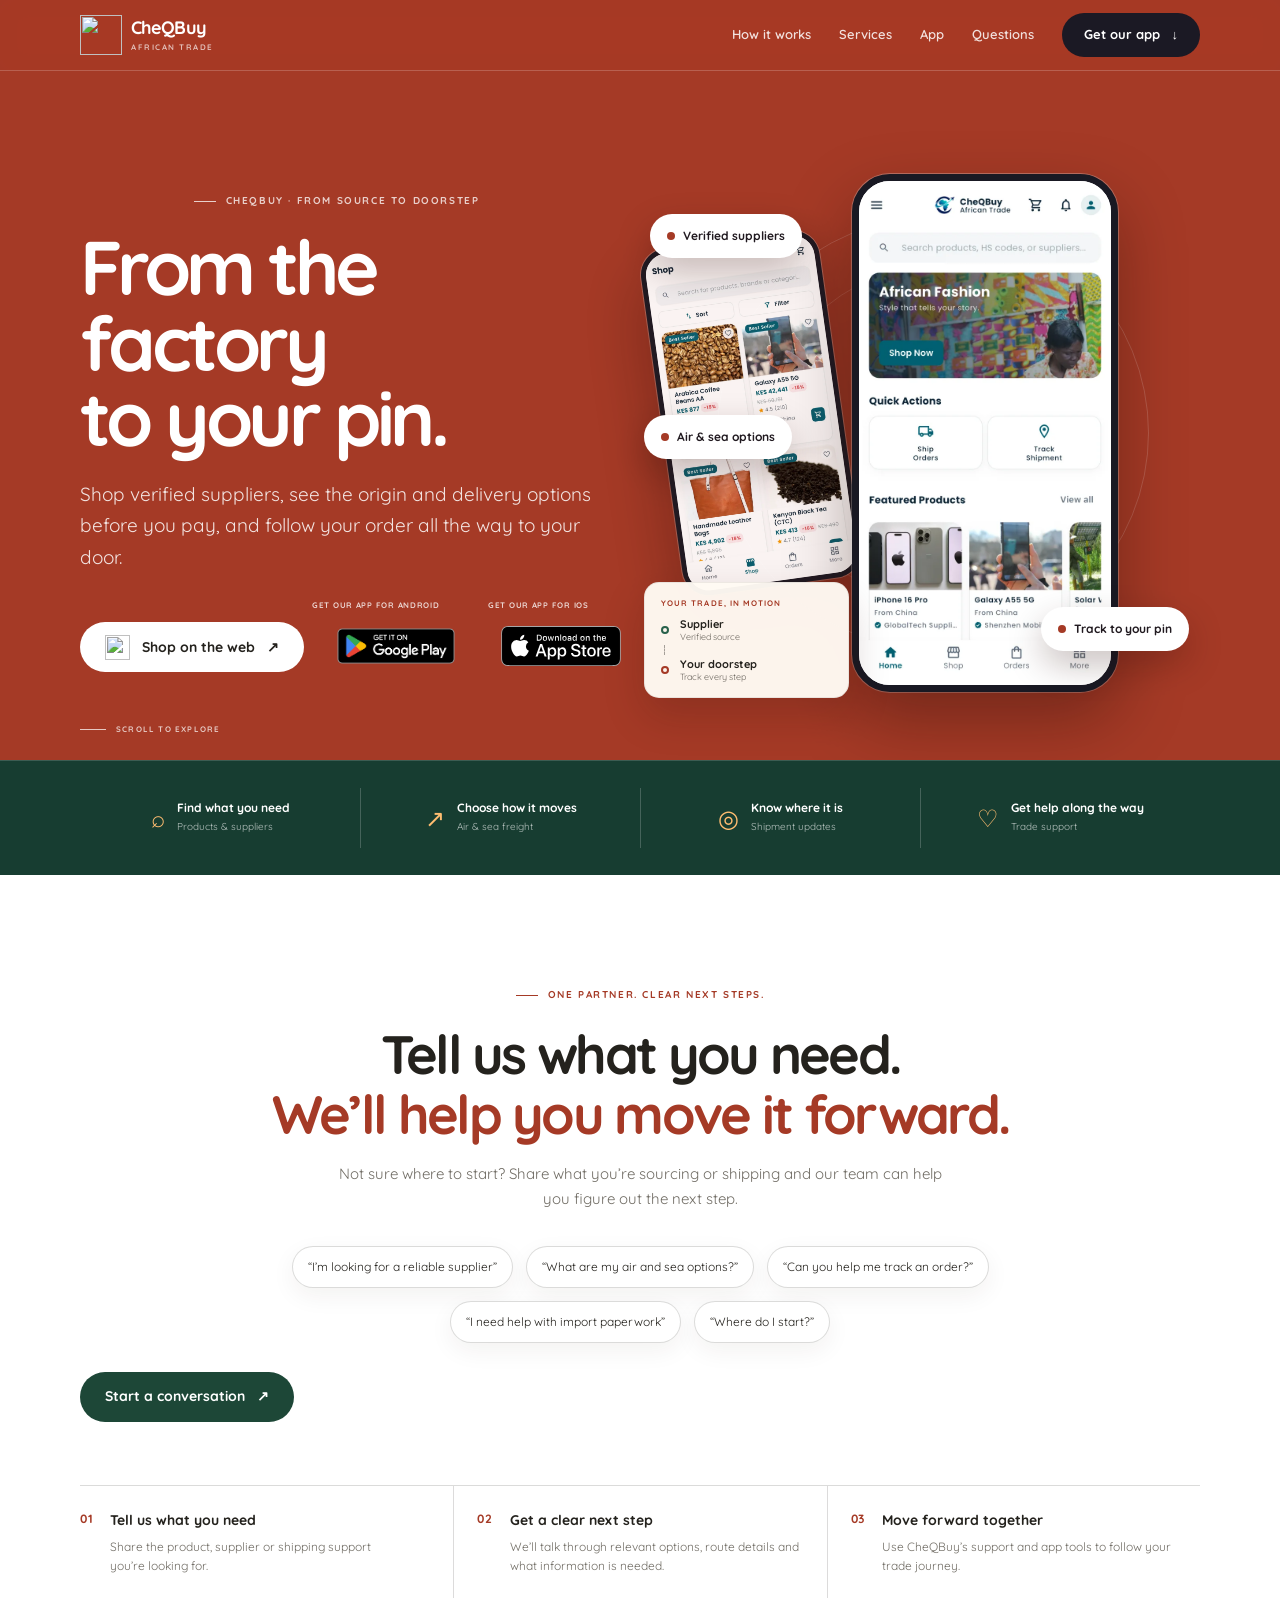
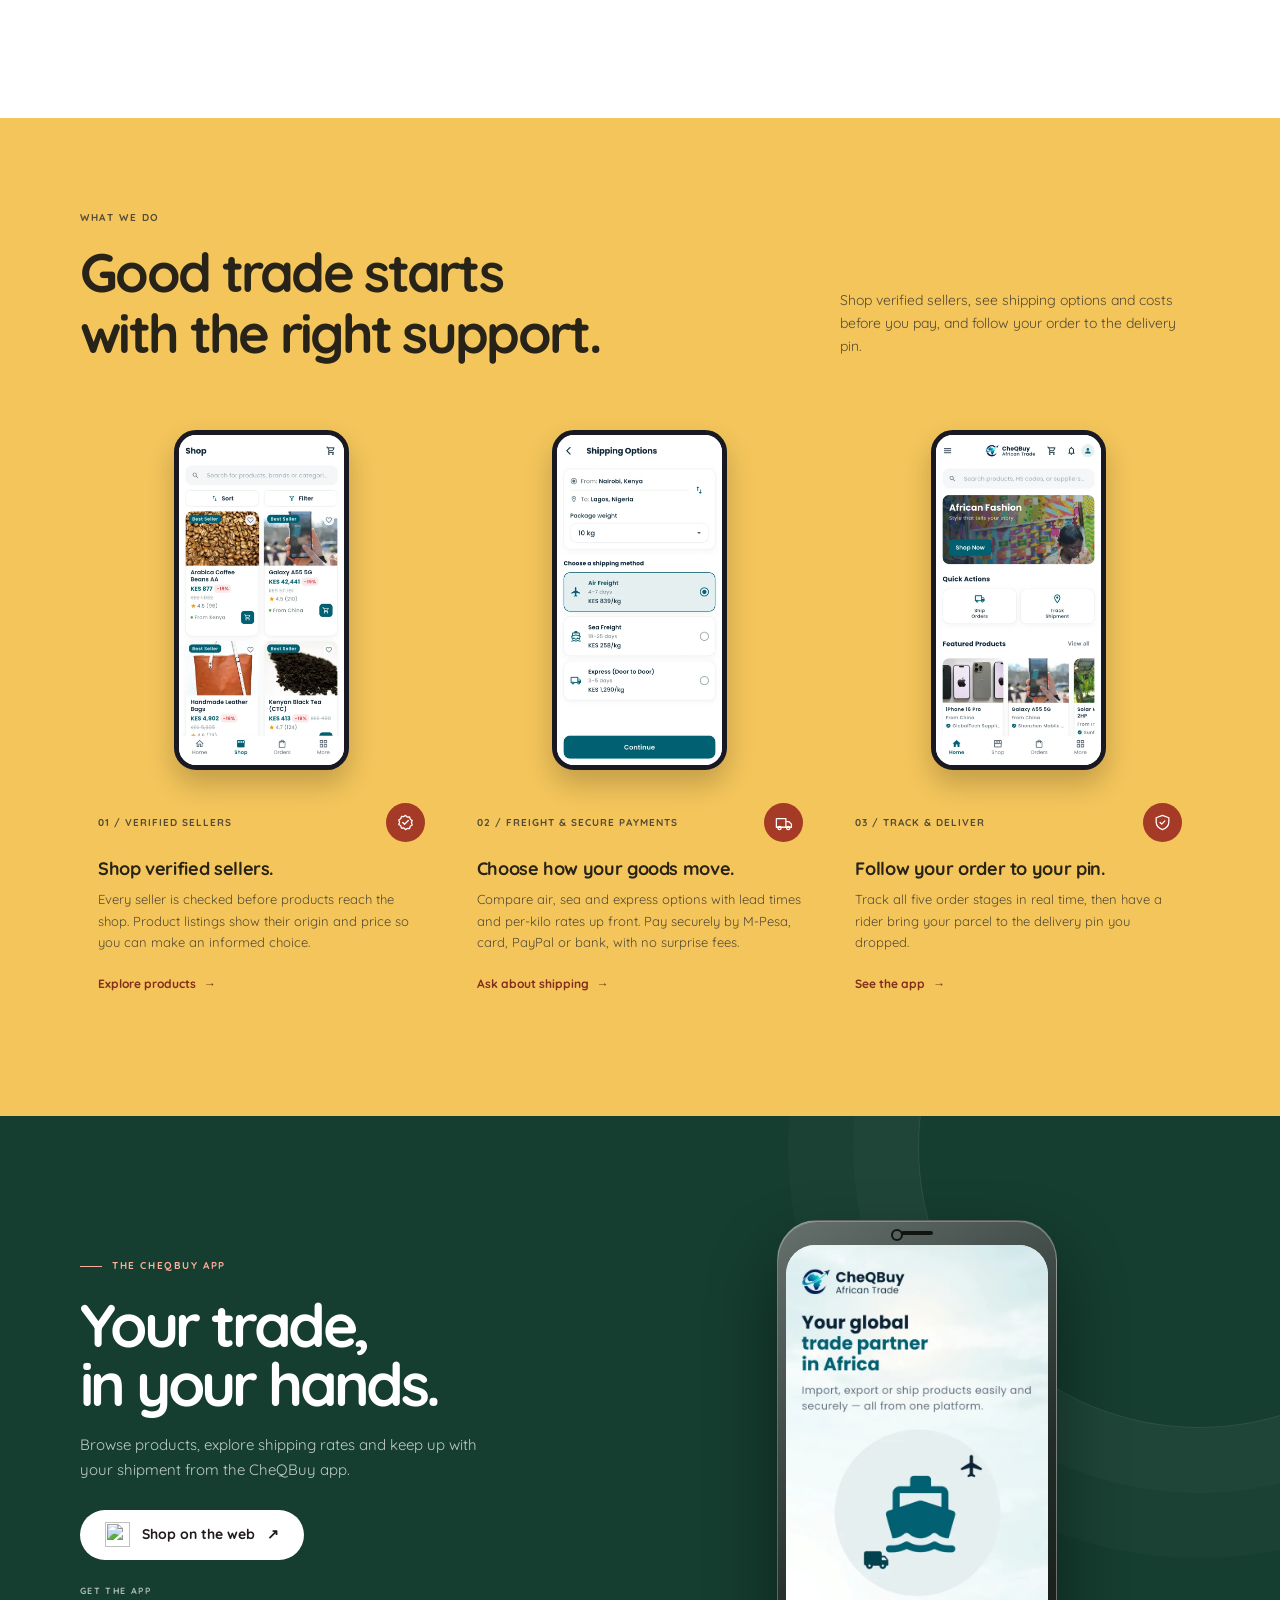
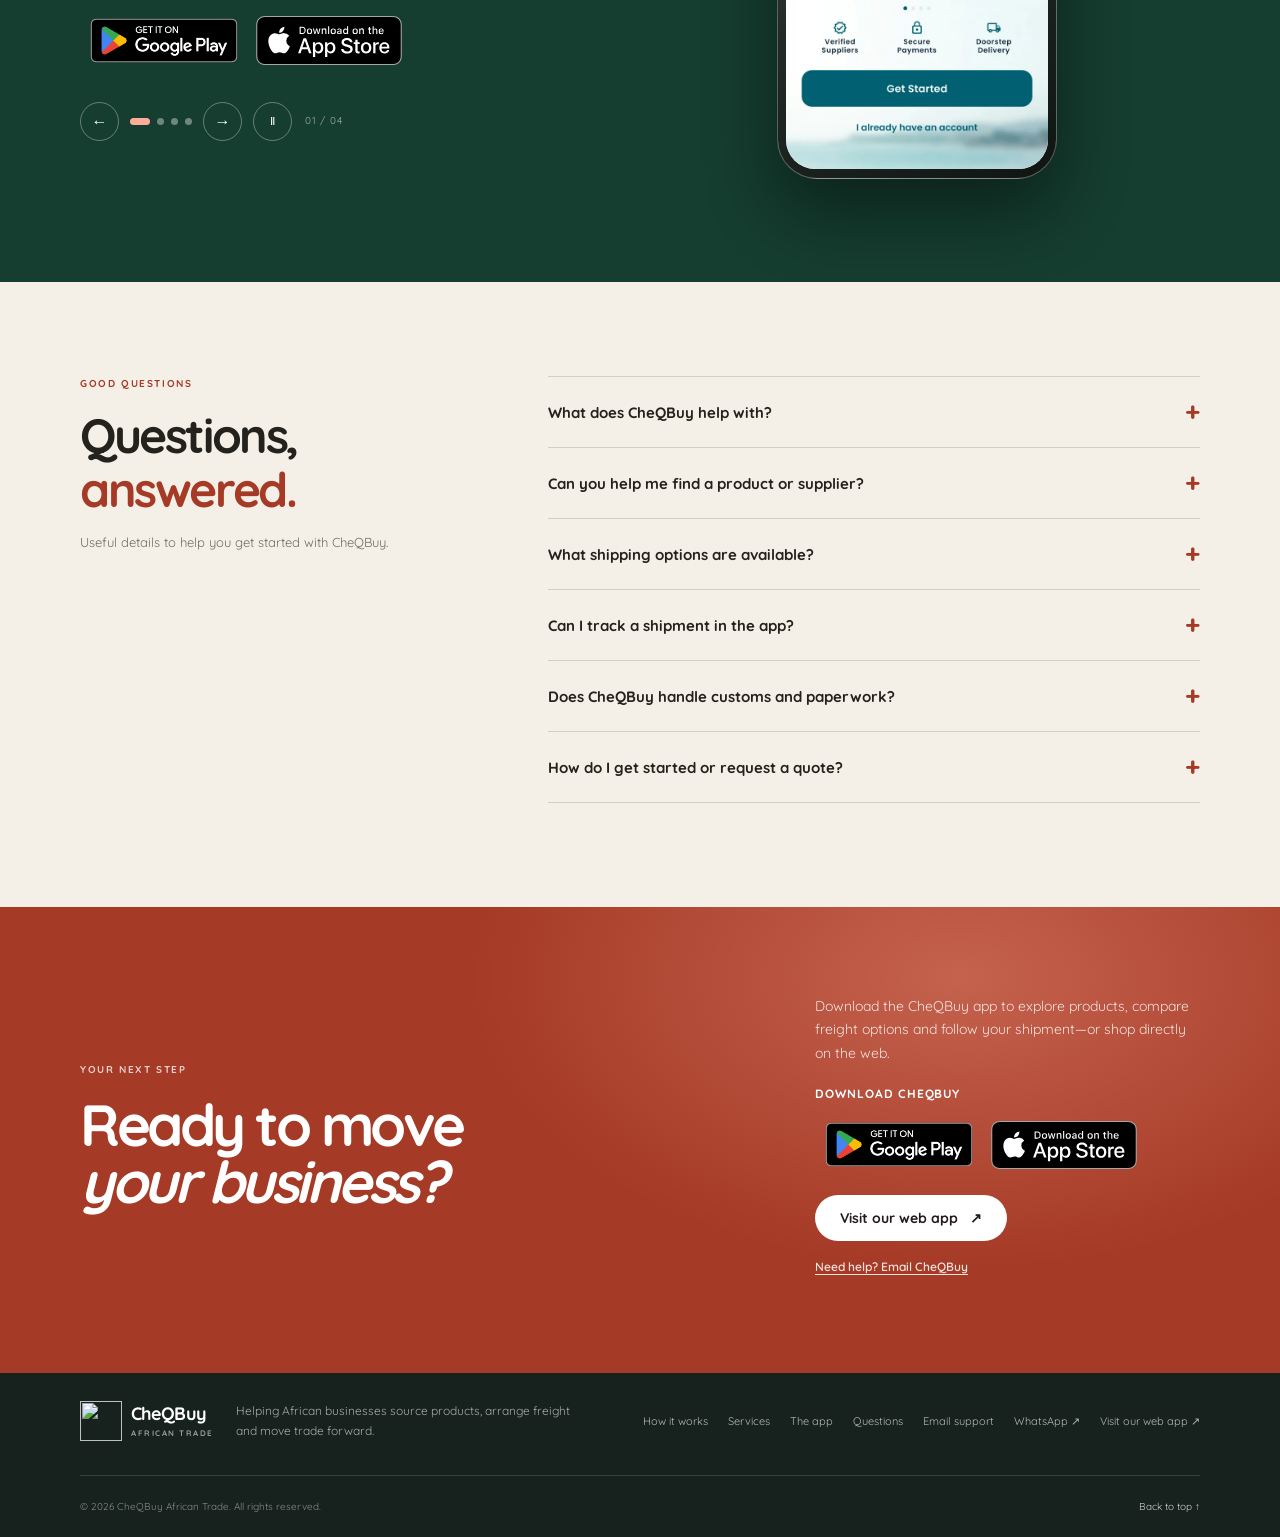
==== commit 86e7a56c: "Polish hero motion and improve service readability Co-authored-by: Copilot <223556219+Copilot@users." ====
--- a/index.html
+++ b/index.html
@@ -13,7 +13,7 @@
   <link rel="preconnect" href="https://fonts.googleapis.com">
   <link rel="preconnect" href="https://fonts.gstatic.com" crossorigin>
   <link href="https://fonts.googleapis.com/css2?family=Quicksand:wght@300..700&display=swap" rel="stylesheet">
-  <link rel="stylesheet" href="styles.css?v=24">
+  <link rel="stylesheet" href="styles.css?v=26">
 </head>
 <body>
   <header class="site-header">
--- a/styles.css
+++ b/styles.css
@@ -9,6 +9,9 @@
   --soft: #fff;
   --line: rgba(36, 34, 29, .16);
   --orange: #e85a41;
+  --gold-ink: #282319;
+  --gold-muted: #554b36;
+  --gold-accent: #842d1d;
   --sans: "Quicksand", sans-serif;
   --display: "Quicksand", sans-serif;
   --store-google-width: 168px;
@@ -73,11 +76,11 @@
 .hero-visual::before, .hero-visual::after { position: absolute; top: 50%; left: 52%; width: 430px; aspect-ratio: 1; border: 1px solid rgba(255,255,255,.16); border-radius: 50%; content: ""; transform: translate(-50%, -50%); pointer-events: none; }
 .hero-visual::after { width: 330px; border-color: rgba(255,255,255,.12); }
 .hero-phone { overflow: hidden; border: 7px solid #191923; border-radius: 38px; background: #fff; box-shadow: 0 28px 65px rgba(30,8,7,.35), 0 0 0 1px rgba(255,255,255,.28); }
-.hero-phone-main { position: relative; z-index: 2; width: min(68%, 266px); margin-right: 1%; animation: phone-float 7s ease-in-out 1s infinite; }
-.hero-phone-secondary { position: absolute; z-index: 1; top: 17%; left: 3%; width: min(45%, 180px); border-width: 5px; border-radius: 27px; opacity: .94; rotate: -8deg; animation: phone-float 8s ease-in-out -2s infinite; }
+.hero-phone-main { position: relative; z-index: 2; width: min(68%, 266px); margin-right: 1%; animation: hero-phone-float 8s ease-in-out 1s infinite; }
+.hero-phone-secondary { position: absolute; z-index: 1; top: 17%; left: 3%; width: min(45%, 180px); border-width: 5px; border-radius: 27px; opacity: .94; rotate: -8deg; animation: hero-phone-float 9s ease-in-out -2s infinite; }
 .hero-phone-secondary img { aspect-ratio: 1 / 1.8; }
 .hero-phone img { width: 100%; height: auto; aspect-ratio: 1 / 2; object-fit: cover; }
-.hero-float { position: absolute; z-index: 2; display: inline-flex; align-items: center; gap: 8px; padding: 12px 17px; border-radius: 999px; color: #211a20; background: #fff; box-shadow: 0 14px 34px rgba(44,12,8,.25); font-size: 12px; font-weight: 700; white-space: nowrap; animation: phone-float 6s ease-in-out infinite; }
+.hero-float { position: absolute; z-index: 4; display: inline-flex; align-items: center; gap: 8px; padding: 12px 17px; border-radius: 999px; color: #211a20; background: #fff; box-shadow: 0 14px 34px rgba(44,12,8,.25); font-size: 12px; font-weight: 700; white-space: nowrap; animation: phone-float 6s ease-in-out infinite; }
 .hero-float::before { width: 8px; height: 8px; flex: none; border-radius: 50%; background: var(--teal-dark); content: ""; }
 .hero-float-one { top: 13%; left: 1%; }
 .hero-float-two { top: 47%; left: 0; animation-delay: -2s; }
@@ -128,11 +131,11 @@
 .journey-step h3 { margin: 0 0 8px; color: var(--ink); font: 700 14px var(--display); }
 .journey-step p { max-width: 295px; margin: 0; color: var(--muted); font-size: 12px; }
 
-.services-section { padding: 92px 0 105px; color: #282319; background: #f3c55b; }
+.services-section { padding: 92px 0 105px; color: var(--gold-ink); background: #f3c55b; }
 .section-heading { display: flex; justify-content: space-between; align-items: end; gap: 36px; margin-bottom: 39px; }
-.section-heading .eyebrow { justify-content: flex-start; margin-bottom: 16px; color: rgba(40,35,25,.72); }
+.section-heading .eyebrow { justify-content: flex-start; margin-bottom: 16px; color: var(--gold-muted); }
 .section-heading h2 { max-width: 650px; }
-.section-heading > p { max-width: 360px; margin: 0 0 5px; color: rgba(40,35,25,.76); font-size: 14px; }
+.section-heading > p { max-width: 360px; margin: 0 0 5px; color: var(--gold-muted); font-size: 14px; }
 .service-grid { display: grid; grid-template-columns: repeat(3, minmax(0,1fr)); gap: 16px; }
 .service-card { min-width: 0; display: flex; flex-direction: column; padding: 18px; }
 .service-image { height: 360px; display: grid; place-items: center; overflow: visible; margin-bottom: 23px; }
@@ -145,12 +148,12 @@
   50% { translate: 0 -8px; }
 }
 .service-card-heading { display: flex; justify-content: space-between; align-items: center; gap: 8px; }
-.service-number { color: rgba(40,35,25,.66); font: 700 9px var(--display); letter-spacing: .1em; }
+.service-number { color: var(--gold-muted); font: 700 10px var(--display); letter-spacing: .1em; }
 .service-icon { width: 39px; height: 39px; display: grid; flex: none; place-items: center; border-radius: 50%; color: #fff; background: #a53a26; }
 .service-icon svg { width: 19px; height: 19px; fill: none; stroke: currentColor; stroke-width: 1.6; stroke-linecap: round; stroke-linejoin: round; }
-.service-card h3 { margin: 15px 0 8px; color: var(--ink); font: 700 18px/1.35 var(--display); letter-spacing: -.02em; }
-.service-card p { flex: 1; margin: 0; color: var(--muted); font-size: 12px; }
-.service-link { display: inline-flex; align-items: center; gap: 8px; width: fit-content; margin-top: 20px; color: var(--teal-dark); font-size: 11px; font-weight: 700; }
+.service-card h3 { margin: 15px 0 8px; color: var(--gold-ink); font: 700 18px/1.35 var(--display); letter-spacing: -.02em; }
+.service-card p { flex: 1; margin: 0; color: var(--gold-muted); font-size: 13px; }
+.service-link { display: inline-flex; align-items: center; gap: 8px; width: fit-content; margin-top: 20px; color: var(--gold-accent); font-size: 12px; font-weight: 700; }
 .service-rule { display: none; }
 
 .app-section { position: relative; overflow: hidden; color: #fff; background: #153d30; }
@@ -231,6 +234,10 @@
 @keyframes phone-float {
   0%, 100% { transform: translateY(0); }
   50% { transform: translateY(-7px); }
+}
+@keyframes hero-phone-float {
+  0%, 100% { transform: translate3d(0, 0, 0) rotate(0deg); }
+  50% { transform: translate3d(0, -12px, 0) rotate(1deg); }
 }
 @keyframes route-card-enter {
   from { opacity: 0; translate: -12px 8px; }
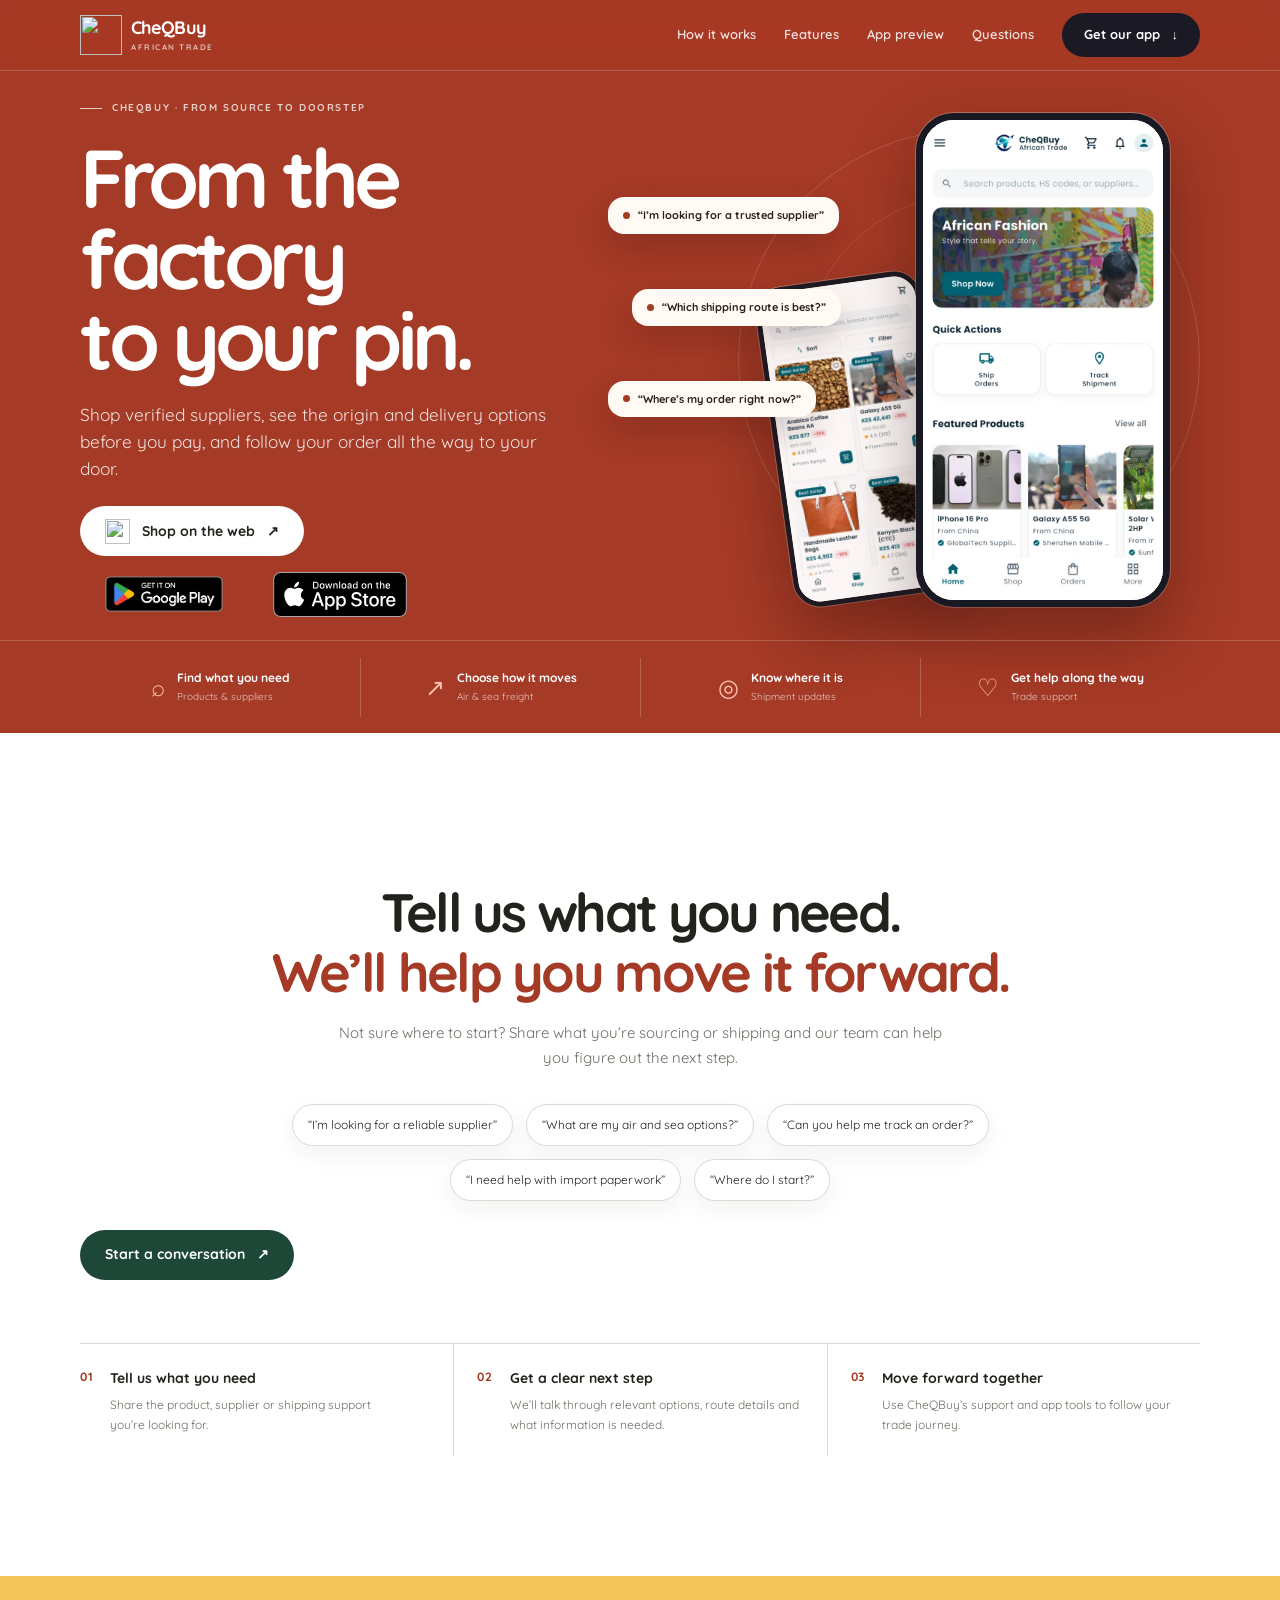
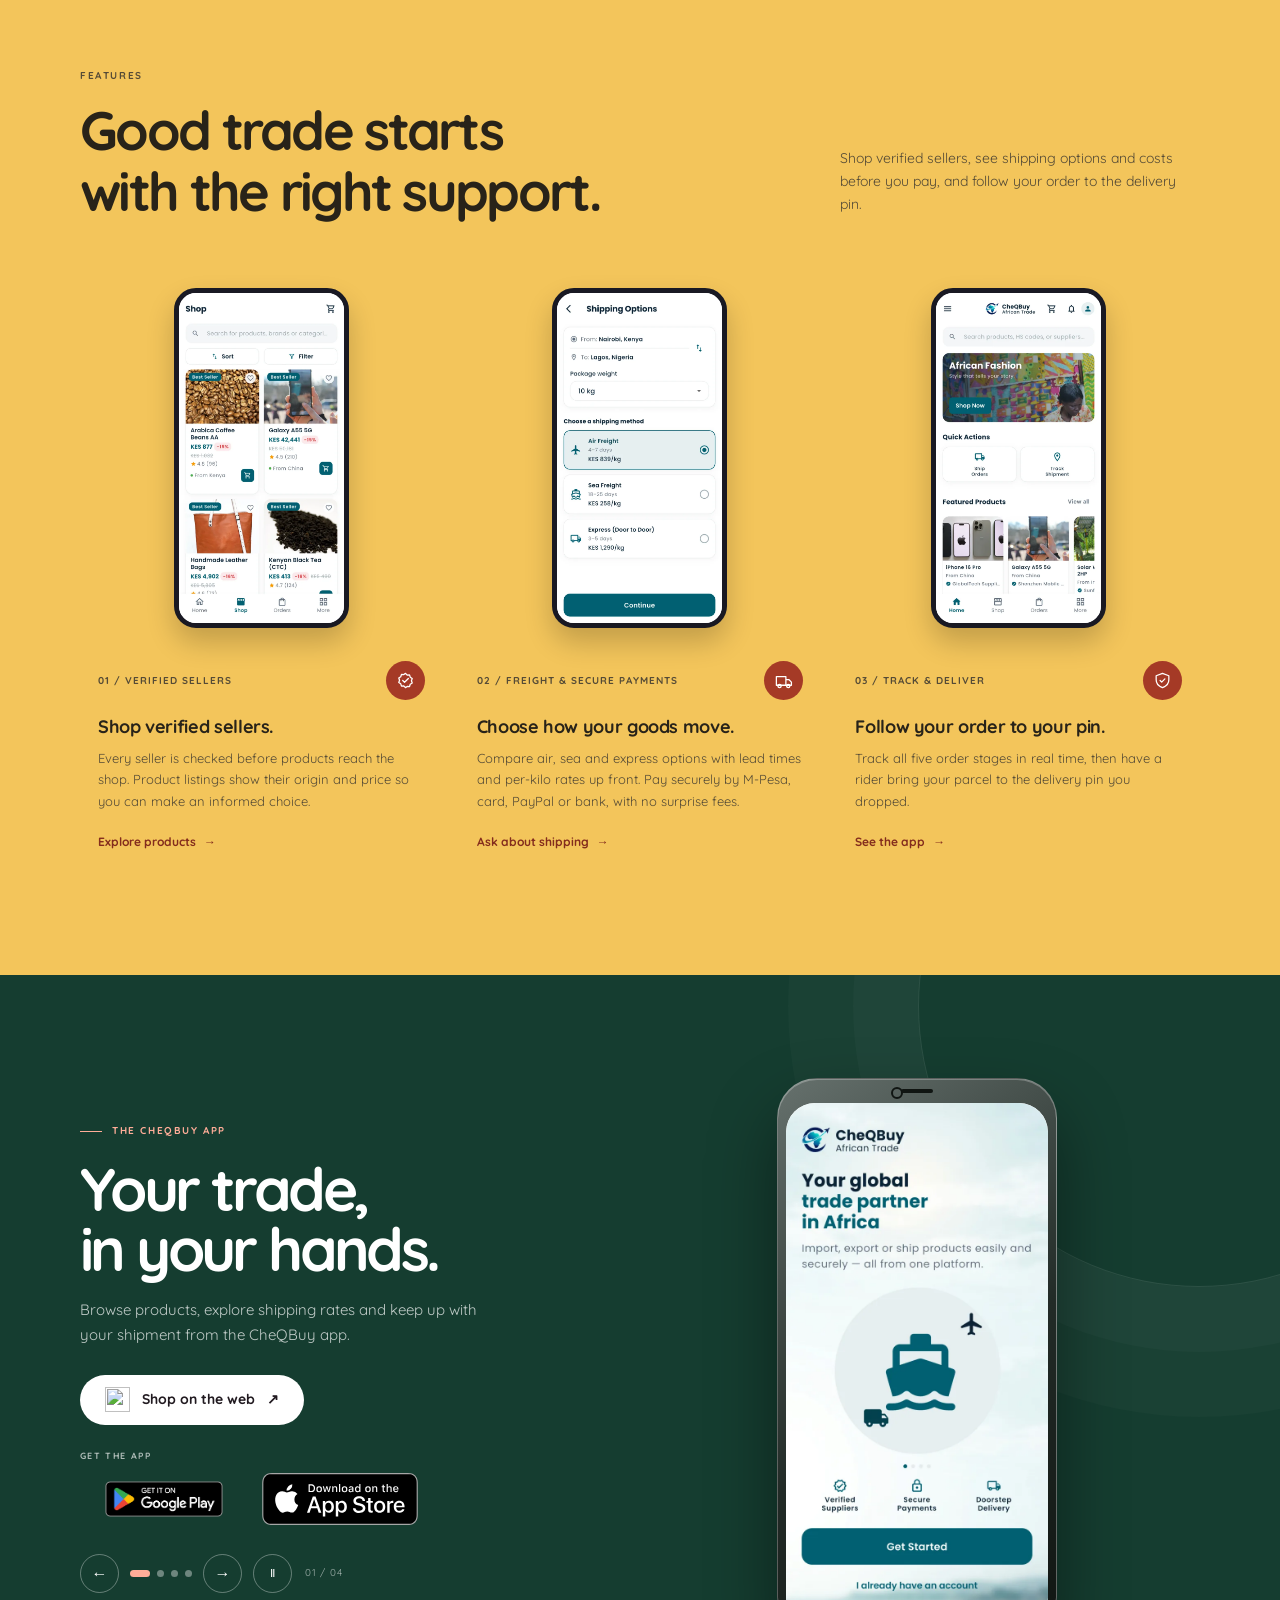
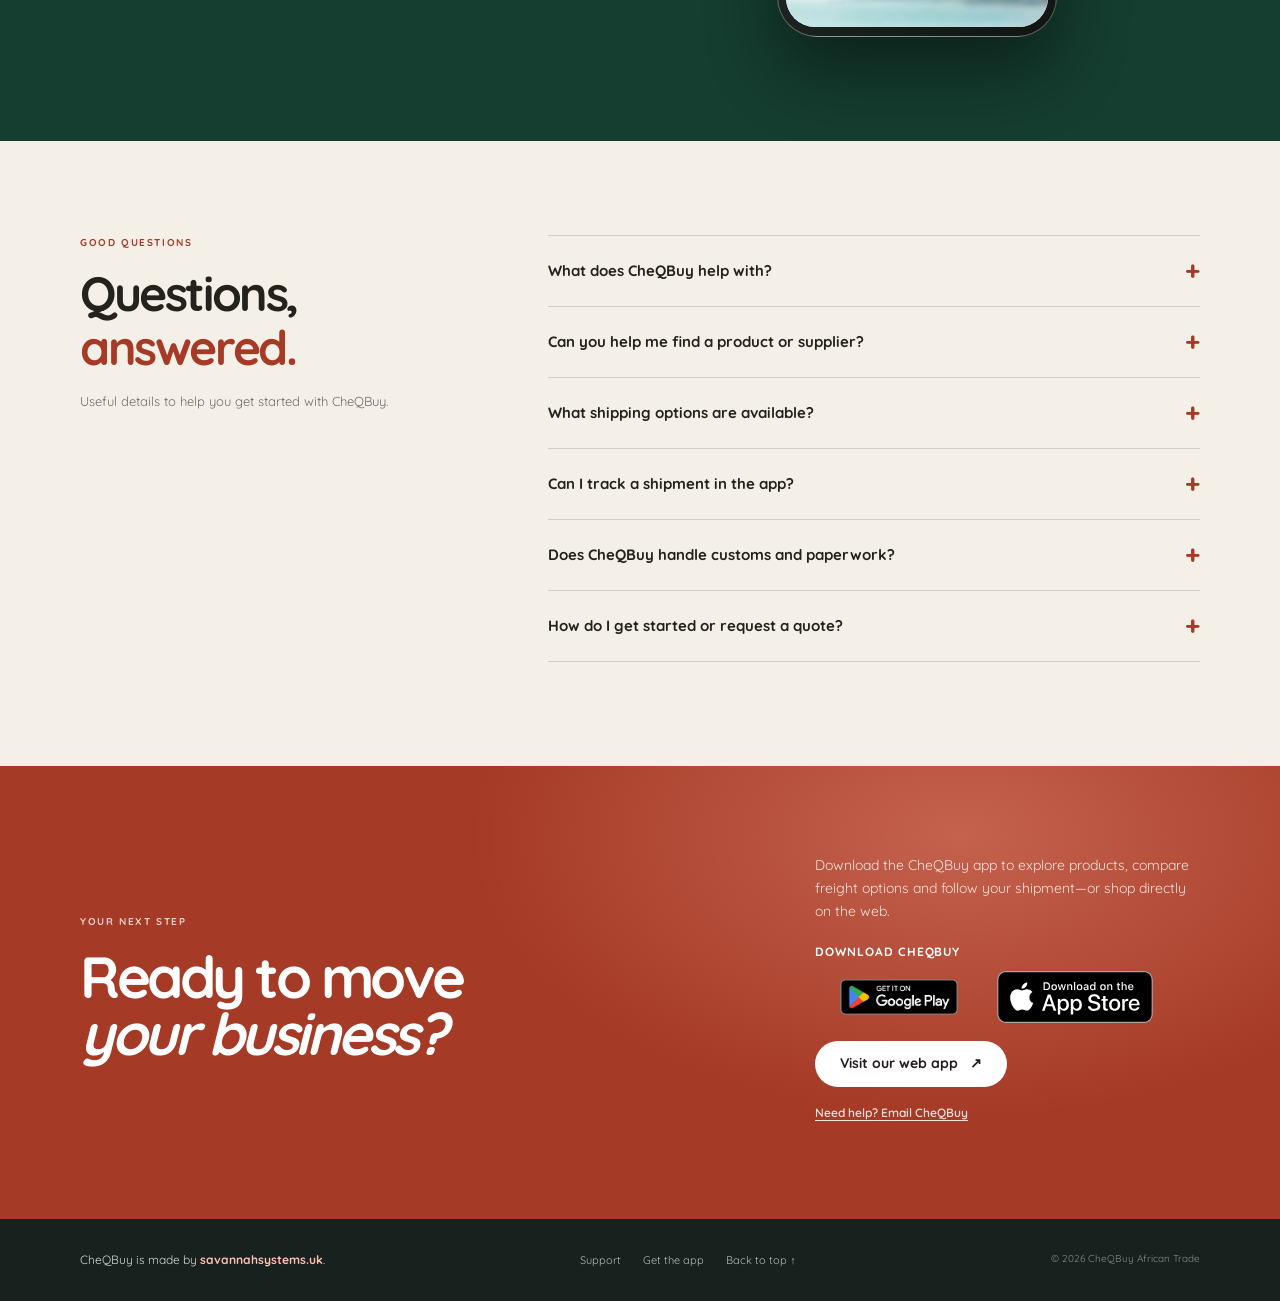
==== commit df150381: "Update landing page hero and footer Co-authored-by: Copilot <223556219+Copilot@users.noreply.github." ====
--- a/index.html
+++ b/index.html
@@ -13,7 +13,7 @@
   <link rel="preconnect" href="https://fonts.googleapis.com">
   <link rel="preconnect" href="https://fonts.gstatic.com" crossorigin>
   <link href="https://fonts.googleapis.com/css2?family=Quicksand:wght@300..700&display=swap" rel="stylesheet">
-  <link rel="stylesheet" href="styles.css?v=26">
+  <link rel="stylesheet" href="styles.css?v=31">
 </head>
 <body>
   <header class="site-header">
@@ -27,8 +27,8 @@
       </button>
       <nav class="site-nav" id="siteNav" aria-label="Main navigation">
         <a href="#how-it-works">How it works</a>
-        <a href="#what-we-do">Services</a>
-        <a href="#cheqbuy-app">App</a>
+        <a href="#what-we-do">Features</a>
+        <a href="#cheqbuy-app">App preview</a>
         <a href="#questions">Questions</a>
         <a class="button button-small button-solid nav-cta" href="#cheqbuy-app">Get our app <span aria-hidden="true">↓</span></a>
       </nav>
@@ -43,44 +43,36 @@
           <h1>From the factory<br>to your pin.</h1>
           <p class="hero-intro">Shop verified suppliers, see the origin and delivery options before you pay, and follow your order all the way to your door.</p>
           <div class="hero-actions">
-            <a class="button button-solid hero-web-button" href="coming-soon/"><img src="img/logo.png" alt="" width="24" height="24">Shop on the web <span aria-hidden="true">↗</span></a>
-            <div class="hero-download">
-              <span class="download-label">GET OUR APP FOR ANDROID</span>
-              <a class="store-badge" href="https://play.google.com/store/search?q=CheQBuy%20African%20Trade&amp;c=apps" target="_blank" rel="noopener noreferrer" aria-label="Get CheQBuy on Google Play">
-                <img src="img/store-badges/google-play-badge.png" alt="Get it on Google Play">
-              </a>
+            <a class="button button-solid hero-web-button" href="https://app.cheqbuy.com" target="_blank" rel="noopener noreferrer"><img src="img/logo.png" alt="" width="24" height="24">Shop on the web <span aria-hidden="true">↗</span></a>
+            <div class="hero-store-links">
+              <div class="hero-download">
+                <a class="store-badge" href="https://play.google.com/store/search?q=CheQBuy%20African%20Trade&amp;c=apps" target="_blank" rel="noopener noreferrer" aria-label="Get CheQBuy on Google Play">
+                  <img src="img/store-badges/google-play-badge.png" alt="Get it on Google Play">
+                </a>
+              </div>
+              <div class="hero-download">
+                <a class="store-badge app-store-badge" href="https://apps.apple.com/us/search?term=CheQBuy%20African%20Trade" target="_blank" rel="noopener noreferrer" aria-label="Get CheQBuy on the App Store">
+                  <img src="img/store-badges/app-store-badge.svg" alt="Download on the App Store">
+                </a>
+              </div>
             </div>
-            <div class="hero-download">
-              <span class="download-label">GET OUR APP FOR IOS</span>
-              <a class="store-badge app-store-badge" href="https://apps.apple.com/us/search?term=CheQBuy%20African%20Trade" target="_blank" rel="noopener noreferrer" aria-label="Get CheQBuy on the App Store">
-                <img src="img/store-badges/app-store-badge.svg" alt="Download on the App Store">
-              </a>
-            </div>
           </div>
         </div>
         <div class="hero-visual">
-          <span class="hero-float hero-float-one" aria-hidden="true">Verified suppliers</span>
-          <span class="hero-float hero-float-two" aria-hidden="true">Air &amp; sea options</span>
-          <span class="hero-float hero-float-three" aria-hidden="true">Track to your pin</span>
-          <div class="hero-route-card" aria-hidden="true">
-            <span class="route-card-kicker">YOUR TRADE, IN MOTION</span>
-            <span class="route-card-stop"><i></i><b>Supplier</b><small>Verified source</small></span>
-            <span class="route-card-line"></span>
-            <span class="route-card-stop"><i></i><b>Your doorstep</b><small>Track every step</small></span>
-          </div>
+          <span class="hero-float hero-float-one" aria-hidden="true">“I’m looking for a trusted supplier”</span>
+          <span class="hero-float hero-float-two" aria-hidden="true">“Which shipping route is best?”</span>
+          <span class="hero-float hero-float-three" aria-hidden="true">“Where’s my order right now?”</span>
           <div class="hero-phone hero-phone-secondary" aria-hidden="true"><img src="img/app-gallery/site-shop.webp" alt="" width="640" height="1280"></div>
           <div class="hero-phone hero-phone-main"><img src="img/app-gallery/site-home.webp" alt="CheQBuy app home screen with product search and shipment tracking" width="640" height="1280"></div>
         </div>
       </div>
-      <a class="scroll-cue" href="#how-it-works" aria-label="Scroll to how CheQBuy works"><span></span>SCROLL TO EXPLORE</a>
-    </section>
-
-    <section class="intro-band" aria-label="CheQBuy services at a glance">
-      <div class="wrap intro-band-inner">
-        <div class="proof-item"><span class="proof-icon" aria-hidden="true">⌕</span><span><b>Find what you need</b><small>Products &amp; suppliers</small></span></div>
-        <div class="proof-item"><span class="proof-icon" aria-hidden="true">↗</span><span><b>Choose how it moves</b><small>Air &amp; sea freight</small></span></div>
-        <div class="proof-item"><span class="proof-icon" aria-hidden="true">◎</span><span><b>Know where it is</b><small>Shipment updates</small></span></div>
-        <div class="proof-item"><span class="proof-icon" aria-hidden="true">♡</span><span><b>Get help along the way</b><small>Trade support</small></span></div>
+      <section class="intro-band" aria-label="CheQBuy services at a glance">
+        <div class="wrap intro-band-inner">
+          <div class="proof-item"><span class="proof-icon" aria-hidden="true">⌕</span><span><b>Find what you need</b><small>Products &amp; suppliers</small></span></div>
+          <div class="proof-item"><span class="proof-icon" aria-hidden="true">↗</span><span><b>Choose how it moves</b><small>Air &amp; sea freight</small></span></div>
+          <div class="proof-item"><span class="proof-icon" aria-hidden="true">◎</span><span><b>Know where it is</b><small>Shipment updates</small></span></div>
+          <div class="proof-item"><span class="proof-icon" aria-hidden="true">♡</span><span><b>Get help along the way</b><small>Trade support</small></span></div>
+        </section>
       </div>
     </section>
 
@@ -110,7 +102,7 @@
     <section class="section services-section" id="what-we-do">
       <div class="wrap">
         <div class="section-heading">
-          <div><p class="eyebrow eyebrow-dark">WHAT WE DO</p><h2>Good trade starts<br>with the right support.</h2></div>
+          <div><p class="eyebrow eyebrow-dark">FEATURES</p><h2>Good trade starts<br>with the right support.</h2></div>
           <p>Shop verified sellers, see shipping options and costs before you pay, and follow your order to the delivery pin.</p>
         </div>
         <div class="service-grid">
@@ -119,7 +111,7 @@
             <div class="service-card-heading"><span class="service-number">01 / VERIFIED SELLERS</span><span class="service-icon" aria-hidden="true"><svg viewBox="0 0 24 24"><path d="m12 3 2.1 2.1 3-.1.9 2.8 2.5 1.7-1 2.8 1 2.8-2.5 1.7-.9 2.8-3-.1L12 21l-2.1-2.1-3 .1-.9-2.8-2.5-1.7 1-2.8-1-2.8 2.5-1.7.9-2.8 3 .1L12 3Z"/><path d="m8.5 12 2.3 2.3 4.8-4.8"/></svg></span></div>
             <h3>Shop verified sellers.</h3>
             <p>Every seller is checked before products reach the shop. Product listings show their origin and price so you can make an informed choice.</p>
-            <a class="service-link" href="coming-soon/">Explore products <span aria-hidden="true">→</span></a>
+            <a class="service-link" href="https://app.cheqbuy.com" target="_blank" rel="noopener noreferrer">Explore products <span aria-hidden="true">→</span></a>
           </article>
           <article class="service-card">
             <div class="service-image"><img src="img/app-gallery/site-shipping.webp" alt="CheQBuy app shipping options with air, sea and express delivery rates"></div>
@@ -145,7 +137,7 @@
           <p class="eyebrow"><span></span> THE CHEQBUY APP</p>
           <h2>Your trade,<br>in your hands.</h2>
           <p>Browse products, explore shipping rates and keep up with your shipment from the CheQBuy app.</p>
-          <a class="button button-light app-web-button" href="coming-soon/"><img src="img/logo.png" alt="" width="24" height="24">Shop on the web <span aria-hidden="true">↗</span></a>
+          <a class="button button-light app-web-button" href="https://app.cheqbuy.com" target="_blank" rel="noopener noreferrer"><img src="img/logo.png" alt="" width="24" height="24">Shop on the web <span aria-hidden="true">↗</span></a>
           <div class="download-block app-download">
             <span class="download-label">GET THE APP</span>
             <div class="store-badges">
@@ -229,7 +221,7 @@
               <img src="img/store-badges/app-store-badge.svg" alt="Download on the App Store">
             </a>
           </div>
-          <a class="button button-light contact-webapp" href="coming-soon/">Visit our web app <span aria-hidden="true">↗</span></a>
+          <a class="button button-light contact-webapp" href="https://app.cheqbuy.com" target="_blank" rel="noopener noreferrer">Visit our web app <span aria-hidden="true">↗</span></a>
           <a class="contact-email" href="mailto:Cheqbuy@gmail.com">Need help? Email CheQBuy</a>
         </div>
       </div>
@@ -237,27 +229,14 @@
   </main>
 
   <footer class="site-footer">
-    <div class="wrap footer-main">
-      <div class="footer-about">
-        <a class="brand footer-brand" href="#home" aria-label="CheQBuy African Trade home">
-          <img src="img/logo.png" alt="" width="44" height="40">
-          <span>CheQBuy<small>AFRICAN TRADE</small></span>
-        </a>
-        <p>Helping African businesses source products, arrange freight and move trade forward.</p>
-      </div>
-      <nav class="footer-column" aria-label="Footer navigation">
-        <a href="#how-it-works">How it works</a>
-        <a href="#what-we-do">Services</a>
-        <a href="#cheqbuy-app">The app</a>
-        <a href="#questions">Questions</a>
-        <a href="mailto:Cheqbuy@gmail.com">Email support</a>
-        <a href="https://wa.me/254136854991" target="_blank" rel="noopener noreferrer">WhatsApp <span aria-hidden="true">↗</span></a>
-        <a href="coming-soon/">Visit our web app <span aria-hidden="true">↗</span></a>
+    <div class="wrap footer-bottom">
+      <p class="footer-attribution">CheQBuy is made by <a href="https://savannahsystems.uk" target="_blank" rel="noopener noreferrer">savannahsystems.uk</a>.</p>
+      <nav class="footer-column" aria-label="Footer links">
+        <a href="mailto:Cheqbuy@gmail.com">Support</a>
+        <a href="#cheqbuy-app">Get the app</a>
+        <a href="#home">Back to top ↑</a>
       </nav>
-    </div>
-    <div class="wrap footer-bottom">
-      <span>© 2026 CheQBuy African Trade. All rights reserved.</span>
-      <a href="#home">Back to top ↑</a>
+      <span class="footer-copyright">© 2026 CheQBuy African Trade</span>
     </div>
   </footer>
   <script src="app.js?v=8"></script>
--- a/styles.css
+++ b/styles.css
@@ -15,7 +15,6 @@
   --sans: "Quicksand", sans-serif;
   --display: "Quicksand", sans-serif;
   --store-google-width: 168px;
-  --store-apple-width: 146px;
 }
 
 * { box-sizing: border-box; }
@@ -51,20 +50,21 @@
 .menu-toggle { display: none; }
 
 .hero { position: relative; overflow: hidden; color: #fff; background: #a53a26; }
-.hero-grid { position: relative; z-index: 1; display: grid; grid-template-columns: minmax(0, .96fr) minmax(0, 1.04fr); align-items: center; gap: clamp(24px, 4vw, 58px); min-height: 760px; padding-block: 105px 0; }
-.hero-copy { width: min(100%, 620px); text-align: left; }
+.hero-grid { position: relative; z-index: 1; display: grid; grid-template-columns: minmax(0, .92fr) minmax(0, 1.08fr); align-items: center; gap: 24px; min-height: 630px; padding-block: 100px 20px; }
+.hero-copy { width: min(100%, 520px); margin: 0; text-align: left; }
 .eyebrow { display: flex; justify-content: center; align-items: center; gap: 10px; margin: 0 0 20px; color: var(--teal-light); font-size: 10px; font-weight: 700; letter-spacing: .16em; }
 .eyebrow > span { width: 22px; height: 1px; background: currentColor; }
 .eyebrow-dark { color: var(--teal-dark); }
-.hero .eyebrow { color: rgba(255,255,255,.76); }
+.hero .eyebrow { justify-content: flex-start; color: rgba(255,255,255,.76); }
 .hero h1, .about-copy h2, .app-copy h2, .contact-inner h2 { margin: 0; font: 700 clamp(54px, 6.4vw, 76px)/.99 var(--display); letter-spacing: -.06em; }
-.hero-intro { max-width: 530px; margin: 24px 0 0; color: rgba(255,255,255,.86); font-size: clamp(16px, 1.55vw, 19px); }
-.hero-actions { display: grid; grid-template-columns: max-content var(--store-google-width) var(--store-apple-width); align-items: end; gap: 8px; margin-top: 26px; }
+.hero h1 { max-width: 520px; margin: 0; font-size: clamp(54px, 6.5vw, 82px); line-height: .99; letter-spacing: -.065em; }
+.hero-intro { max-width: 470px; margin: 22px 0 0; color: rgba(255,255,255,.86); font-size: clamp(15px, 1.35vw, 18px); line-height: 1.55; }
+.hero-actions { display: flex; flex-wrap: wrap; justify-content: flex-start; align-items: end; gap: 12px; margin-top: 24px; }
+.hero-store-links { display: flex; gap: 8px; }
 .hero-download { width: 168px; display: grid; justify-items: start; gap: 8px; }
-.hero-actions .hero-download:last-child { width: var(--store-apple-width); }
-.hero-download .download-label { color: rgba(255,255,255,.78); font-size: 8px; letter-spacing: .09em; white-space: nowrap; }
+.hero-download .download-label { display: none; }
 .hero-download .store-badge { height: 52px; justify-content: center; }
-.hero-download .store-badge img { width: auto; max-width: 100%; max-height: 52px; }
+.hero-store-links .store-badge img { width: min(100%, 134px); height: auto; }
 .hero-web-button { color: var(--ink); background: #fff; }
 .hero-web-button:hover { color: var(--ink); background: #f5eee7; }
 .hero-web-button img { width: 25px; height: 25px; object-fit: contain; }
@@ -72,30 +72,19 @@
 .text-link { display: inline-flex; align-items: center; gap: 10px; color: var(--teal); font-size: 13px; font-weight: 700; }
 .text-link span, .service-link span { transition: transform .2s ease; }
 .text-link:hover span, .service-link:hover span { transform: translateX(4px); }
-.hero-visual { position: relative; isolation: isolate; width: 100%; min-width: 0; min-height: 590px; display: flex; justify-content: flex-end; align-items: center; padding-right: clamp(24px, 6vw, 78px); }
-.hero-visual::before, .hero-visual::after { position: absolute; top: 50%; left: 52%; width: 430px; aspect-ratio: 1; border: 1px solid rgba(255,255,255,.16); border-radius: 50%; content: ""; transform: translate(-50%, -50%); pointer-events: none; }
-.hero-visual::after { width: 330px; border-color: rgba(255,255,255,.12); }
+.hero-visual { position: relative; isolation: isolate; width: 100%; min-width: 0; height: 510px; }
+.hero-visual::before, .hero-visual::after { position: absolute; top: 50%; right: 0; width: 460px; aspect-ratio: 1; border: 1px solid rgba(255,255,255,.16); border-radius: 50%; content: ""; transform: translate(0, -50%); pointer-events: none; }
+.hero-visual::after { right: 65px; width: 330px; border-color: rgba(255,255,255,.12); }
 .hero-phone { overflow: hidden; border: 7px solid #191923; border-radius: 38px; background: #fff; box-shadow: 0 28px 65px rgba(30,8,7,.35), 0 0 0 1px rgba(255,255,255,.28); }
-.hero-phone-main { position: relative; z-index: 2; width: min(68%, 266px); margin-right: 1%; animation: hero-phone-float 8s ease-in-out 1s infinite; }
-.hero-phone-secondary { position: absolute; z-index: 1; top: 17%; left: 3%; width: min(45%, 180px); border-width: 5px; border-radius: 27px; opacity: .94; rotate: -8deg; animation: hero-phone-float 9s ease-in-out -2s infinite; }
+.hero-phone-main { position: absolute; z-index: 2; top: 50%; right: 5%; width: min(44%, 254px); translate: 0 -50%; animation: hero-phone-float 8s ease-in-out 1s infinite; }
+.hero-phone-secondary { position: absolute; z-index: 1; bottom: 3%; left: 28%; width: min(29%, 166px); border-width: 5px; border-radius: 27px; opacity: .96; rotate: -8deg; animation: hero-phone-float 9s ease-in-out -2s infinite; }
 .hero-phone-secondary img { aspect-ratio: 1 / 1.8; }
 .hero-phone img { width: 100%; height: auto; aspect-ratio: 1 / 2; object-fit: cover; }
-.hero-float { position: absolute; z-index: 4; display: inline-flex; align-items: center; gap: 8px; padding: 12px 17px; border-radius: 999px; color: #211a20; background: #fff; box-shadow: 0 14px 34px rgba(44,12,8,.25); font-size: 12px; font-weight: 700; white-space: nowrap; animation: phone-float 6s ease-in-out infinite; }
-.hero-float::before { width: 8px; height: 8px; flex: none; border-radius: 50%; background: var(--teal-dark); content: ""; }
-.hero-float-one { top: 13%; left: 1%; }
-.hero-float-two { top: 47%; left: 0; animation-delay: -2s; }
-.hero-float-three { right: 2%; bottom: 13%; animation-delay: -4s; }
-.hero-route-card { position: absolute; z-index: 3; left: 0; bottom: 5%; display: grid; grid-template-columns: 1fr; gap: 7px; width: 205px; padding: 14px 16px; border: 1px solid rgba(36,34,29,.08); border-radius: 15px; color: var(--ink); background: rgba(255,250,243,.97); box-shadow: 0 18px 42px rgba(48,17,11,.2); animation: route-card-enter .7s .2s both, phone-float 7s ease-in-out 1s infinite; }
-.route-card-kicker { color: var(--teal-dark); font-size: 8px; font-weight: 700; letter-spacing: .13em; }
-.route-card-stop { display: grid; grid-template-columns: 10px 1fr; align-items: center; column-gap: 9px; }
-.route-card-stop i { grid-row: span 2; width: 8px; height: 8px; border: 2px solid #28614b; border-radius: 50%; }
-.route-card-stop:last-child i { border-color: var(--teal-dark); }
-.route-card-stop b { font-size: 11px; line-height: 1.3; }
-.route-card-stop small { color: var(--muted); font-size: 9px; line-height: 1.3; }
-.route-card-line { width: 1px; height: 10px; margin: -5px 0 -5px 3px; border-left: 1px dashed rgba(36,34,29,.4); }
-.hero-phone-side, .hero-prompt, .hero-visual-glow, .hero-visual-label { display: none; }
-.scroll-cue { position: absolute; z-index: 2; left: max(24px, calc((100% - 1120px)/2)); bottom: 24px; display: flex; align-items: center; gap: 10px; color: rgba(255,255,255,.72); font-size: 8px; font-weight: 700; letter-spacing: .15em; }
-.scroll-cue span { width: 26px; height: 1px; background: currentColor; }
+.hero-float { position: absolute; z-index: 4; display: inline-flex; align-items: center; gap: 8px; max-width: 290px; padding: 11px 15px; border-radius: 16px; color: #29231f; background: #fffaf3; box-shadow: 0 14px 34px rgba(44,12,8,.2); font-size: 11px; font-weight: 700; line-height: 1.35; animation: phone-float 6s ease-in-out infinite; }
+.hero-float::before { width: 7px; height: 7px; flex: none; border-radius: 50%; background: var(--teal-dark); content: ""; }
+.hero-float-one { top: 18%; left: 0; }
+.hero-float-two { top: 36%; left: 4%; animation-delay: -2s; }
+.hero-float-three { top: 54%; left: 0; animation-delay: -4s; }
 
 .intro-band { color: #fff; background: #173d31; border-top: 1px solid rgba(255,255,255,.16); }
 .intro-band-inner { min-height: 114px; display: grid; grid-template-columns: repeat(4, 1fr); align-items: center; }
@@ -105,6 +94,11 @@
 .proof-item > span:last-child { display: grid; gap: 2px; }
 .proof-item b { font: 700 12px/1.4 var(--display); }
 .proof-item small { color: rgba(255,255,255,.68); font-size: 10px; }
+.hero .intro-band { position: relative; z-index: 2; color: #fff; background: transparent; border-top: 1px solid rgba(255,255,255,.2); }
+.hero .intro-band-inner { min-height: 92px; }
+.hero .proof-icon { color: #ffc0af; }
+.hero .proof-item + .proof-item { border-color: rgba(255,255,255,.2); }
+.hero .proof-item small { color: rgba(255,255,255,.7); }
 
 .journey-section { padding: 112px 0 120px; color: var(--ink); background: #fff; }
 .journey-intro { max-width: 760px; margin: 0 auto; text-align: center; }
@@ -169,10 +163,9 @@
 .download-block { display: grid; gap: 9px; }
 .download-label { color: var(--muted); font-size: 9px; font-weight: 700; letter-spacing: .15em; }
 .store-badges { display: flex; flex-wrap: wrap; align-items: center; gap: 8px; }
-.store-badge { display: inline-flex; flex: 0 1 var(--store-google-width); align-items: center; width: var(--store-google-width); border-radius: 6px; transition: transform .18s ease, opacity .18s ease; }
+.store-badge { display: inline-flex; flex: 0 1 var(--store-google-width); align-items: center; justify-content: center; width: var(--store-google-width); height: 52px; border-radius: 6px; transition: transform .18s ease, opacity .18s ease; }
 .store-badge:hover { transform: translateY(-2px); opacity: .88; }
-.store-badge img { display: block; width: 100%; height: auto; object-fit: contain; }
-.store-badge.app-store-badge { flex-basis: var(--store-apple-width); width: var(--store-apple-width); }
+.store-badge img { display: block; width: 100%; height: 100%; object-fit: contain; }
 .app-carousel { min-width: 0; outline: none; }
 .app-carousel:focus-visible { outline: 2px solid var(--teal-light); outline-offset: 8px; }
 .carousel-stage { min-height: 610px; display: grid; place-items: center; }
@@ -220,16 +213,14 @@
 .contact-email { display: block; width: fit-content; margin-top: 16px; color: rgba(255,255,255,.85); font-size: 12px; font-weight: 600; text-decoration: underline; text-underline-offset: 3px; }
 
 .site-footer { color: rgba(255,255,255,.68); background: #17211d; }
-.footer-main { display: flex; justify-content: space-between; align-items: center; gap: 32px; padding-block: 28px 34px; }
-.footer-about { display: flex; align-items: center; gap: 22px; }
-.footer-brand { color: #fff; }
-.footer-brand small { color: rgba(255,255,255,.56); }
-.footer-about > p { max-width: 340px; margin: 0; color: rgba(255,255,255,.62); font-size: 12px; }
-.footer-column { display: flex; flex-wrap: wrap; align-items: center; justify-content: flex-end; gap: 10px 20px; }
+.footer-bottom { min-height: 82px; display: flex; justify-content: space-between; align-items: center; gap: 22px; }
+.footer-attribution { margin: 0; color: rgba(255,255,255,.82); font-size: 12px; }
+.footer-attribution strong { color: #fff; font-weight: 700; }
+.footer-attribution a { color: #ffc0af; font-weight: 700; text-underline-offset: 3px; }
+.footer-column { display: flex; flex-wrap: wrap; align-items: center; justify-content: center; gap: 10px 22px; }
 .footer-column > a { color: rgba(255,255,255,.68); font-size: 11px; transition: color .2s ease; }
-.footer-column > a:hover, .footer-bottom a:hover { color: #ffbd71; }
-.footer-bottom { min-height: 62px; display: flex; justify-content: space-between; align-items: center; gap: 20px; border-top: 1px solid rgba(255,255,255,.14); color: rgba(255,255,255,.48); font-size: 10px; }
-.footer-bottom a { color: rgba(255,255,255,.8); transition: color .2s ease; }
+.footer-column > a:hover, .footer-attribution a:hover { color: #fff; }
+.footer-copyright { color: rgba(255,255,255,.48); font-size: 10px; white-space: nowrap; }
 
 @keyframes phone-float {
   0%, 100% { transform: translateY(0); }
@@ -267,7 +258,7 @@
 }
 
 @media (max-width: 900px) {
-  :root { --store-google-width: clamp(120px, 20.5vw, 168px); --store-apple-width: calc(var(--store-google-width) * .869); }
+  :root { --store-google-width: clamp(120px, 20.5vw, 168px); }
   .header-inner { min-height: 72px; }
   .menu-toggle { width: 42px; height: 42px; display: grid; align-content: center; justify-items: center; gap: 6px; border: 1px solid rgba(255,255,255,.35); border-radius: 50%; background: transparent; cursor: pointer; }
   .menu-toggle span { width: 17px; height: 1.5px; background: #fff; transition: transform .2s ease; }
@@ -280,49 +271,54 @@
   .site-header.is-scrolled .menu-toggle span { background: var(--ink); }
   .site-nav > a:not(.button) { padding: 12px 0; }
   .site-nav .nav-cta { margin-top: 8px; }
-  .hero-grid { min-height: 700px; gap: 20px; }
-  .hero-visual { min-height: 540px; padding-right: 20px; }
-  .hero-float { padding: 10px 13px; font-size: 11px; }
-  .hero-route-card { left: -12px; width: 190px; }
-  .hero-phone-secondary { left: -2%; width: min(42%, 162px); }
-  .hero-actions { grid-template-columns: repeat(2, minmax(0, 1fr)); justify-content: flex-start; gap: 8px; }
+  .hero-grid { grid-template-columns: minmax(0, 1fr); gap: 0; min-height: 0; padding-block: 108px 22px; }
+  .hero-copy { width: min(100%, 590px); margin-inline: auto; text-align: center; }
+  .hero-copy .eyebrow { justify-content: center; }
+  .hero h1 { margin-inline: auto; }
+  .hero-intro { margin-inline: auto; }
+  .hero-actions { justify-content: center; }
+  .hero-visual { width: min(100%, 650px); height: 500px; margin: 0 auto; }
+  .hero-phone-main { right: 7%; width: min(38%, 230px); }
+  .hero-phone-secondary { left: 28%; width: min(27%, 155px); }
+  .hero-visual::before { right: 1%; width: min(72vw, 430px); }
+  .hero-visual::after { right: 12%; width: min(54vw, 330px); }
+  .hero-float { font-size: 10px; }
+  .hero-actions { display: grid; grid-template-columns: repeat(2, minmax(0, 1fr)); justify-content: flex-start; gap: 8px; }
   .hero-web-button { grid-column: 1 / -1; justify-self: start; }
-  .hero-download { width: 100%; min-width: 0; }
-  .hero-download .store-badge { max-width: 100%; }
+  .hero-store-links { grid-column: 1 / -1; display: grid; grid-template-columns: repeat(2, minmax(0, 1fr)); width: min(100%, 344px); justify-self: center; }
+  .hero-download { width: auto; min-width: 0; }
+  .hero-download .store-badge { width: 100%; max-width: 100%; }
   .section-heading { align-items: flex-start; flex-direction: column; gap: 14px; }
   .section-heading > p { max-width: 600px; }
   .service-grid { grid-template-columns: repeat(2, minmax(0,1fr)); }
   .service-card:last-child { grid-column: 1 / -1; }
   .service-card:last-child .service-image { height: 360px; }
   .app-grid { grid-template-columns: .9fr 1.1fr; gap: 5%; }
-  .footer-main { align-items: flex-start; flex-direction: column; gap: 22px; }
+  .footer-bottom { align-items: flex-start; flex-direction: column; gap: 14px; padding-block: 22px; }
   .footer-column { justify-content: flex-start; }
 }
 
 @media (max-width: 620px) {
   .wrap { width: min(100% - 36px, 470px); }
-  .hero-grid { grid-template-columns: minmax(0, 1fr); gap: 14px; min-height: 0; padding-block: 104px 0; }
+  .hero-grid { grid-template-columns: minmax(0, 1fr); gap: 8px; min-height: 0; padding-block: 104px 0; }
   .hero-copy { margin-inline: auto; text-align: center; }
   .hero-copy .eyebrow { justify-content: center; }
-  .hero h1 { font-size: clamp(40px, 9vw, 56px); }
+  .hero h1 { font-size: clamp(42px, 10vw, 62px); }
   .hero-intro { font-size: 15px; }
-  .hero-intro { margin-inline: auto; }
-  .hero-actions { grid-template-columns: repeat(2, minmax(0, 1fr)); justify-content: center; gap: 12px; margin-top: 22px; }
+  .hero-actions { display: grid; grid-template-columns: repeat(2, minmax(0, 1fr)); justify-content: center; gap: 8px; margin-top: 22px; }
   .hero-web-button { grid-column: 1 / -1; justify-self: center; }
-  .hero-download { width: 100%; min-width: 0; justify-items: center; }
-  .hero-visual { min-height: 490px; justify-content: center; margin-top: 6px; padding-right: 0; }
-  .hero-phone-main { width: min(76%, 260px); }
-  .hero-phone-secondary, .hero-route-card { display: none; }
-  .hero-visual::before { width: 360px; }
-  .hero-visual::after { width: 280px; }
-  .hero-float-one { top: 14%; left: 0; }
-  .hero-float-two { top: 40%; left: auto; right: 0; }
-  .hero-float-three { top: 69%; left: 0; }
-  .scroll-cue { left: 18px; bottom: 18px; }
+  .hero-store-links { grid-column: 1 / -1; }
+  .hero-download { justify-items: center; }
+  .hero-visual { height: 460px; margin-top: 4px; }
+  .hero-phone-main { top: 55%; right: 50%; width: min(84%, 240px); translate: 50% -50%; }
+  .hero-phone-secondary { display: none; }
+  .hero-visual::before { top: 55%; right: 50%; width: min(96vw, 380px); transform: translate(50%, -50%); }
+  .hero-visual::after { top: 55%; right: 50%; width: min(74vw, 290px); transform: translate(50%, -50%); }
+  .hero-float { display: none; }
   .intro-band-inner { grid-template-columns: repeat(2, minmax(0,1fr)); padding-block: 11px; }
   .proof-item { justify-content: flex-start; padding-inline: 10px; }
   .proof-item:nth-child(odd) { border-left: 0; }
-  .proof-item:nth-child(n+3) { border-top: 1px solid rgba(255,255,255,.2); }
+  .hero .proof-item:nth-child(n+3) { border-top: 1px solid rgba(255,255,255,.2); }
   .journey-section, .services-section, .questions-section { padding-block: 68px 74px; }
   .journey-intro h2, .section-heading h2 { font-size: 36px; }
   .journey-intro > p:last-child { font-size: 13px; }
@@ -350,10 +346,8 @@
   .contact-inner { align-items: flex-start; flex-direction: column; gap: 22px; }
   .contact-inner h2 { font-size: 40px; }
   .contact-actions { width: 100%; }
-  .footer-main { gap: 20px; padding-block: 34px 28px; }
-  .footer-about { align-items: flex-start; flex-direction: column; gap: 12px; }
   .footer-column { gap: 10px 18px; }
-  .footer-bottom { min-height: 58px; font-size: 9px; }
+  .footer-copyright { font-size: 9px; }
 }
 
 @media (max-width: 360px) {
